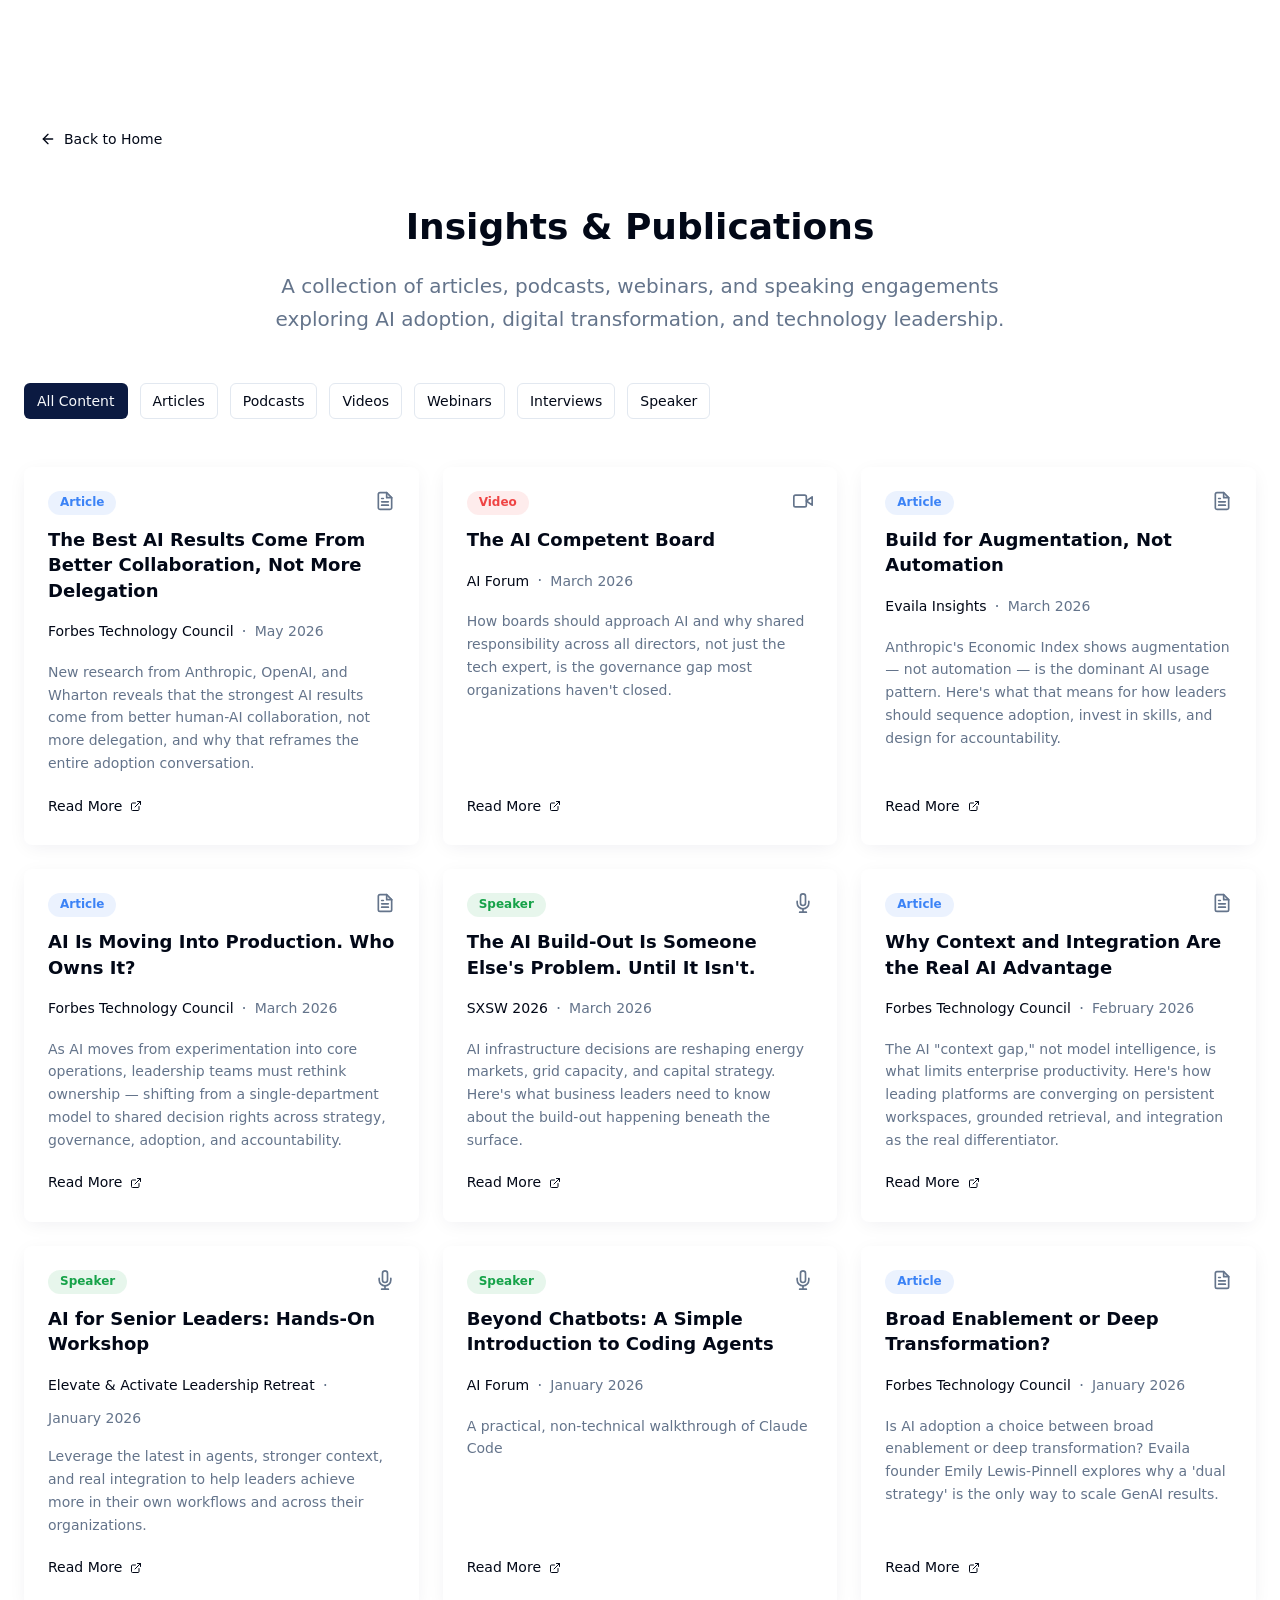
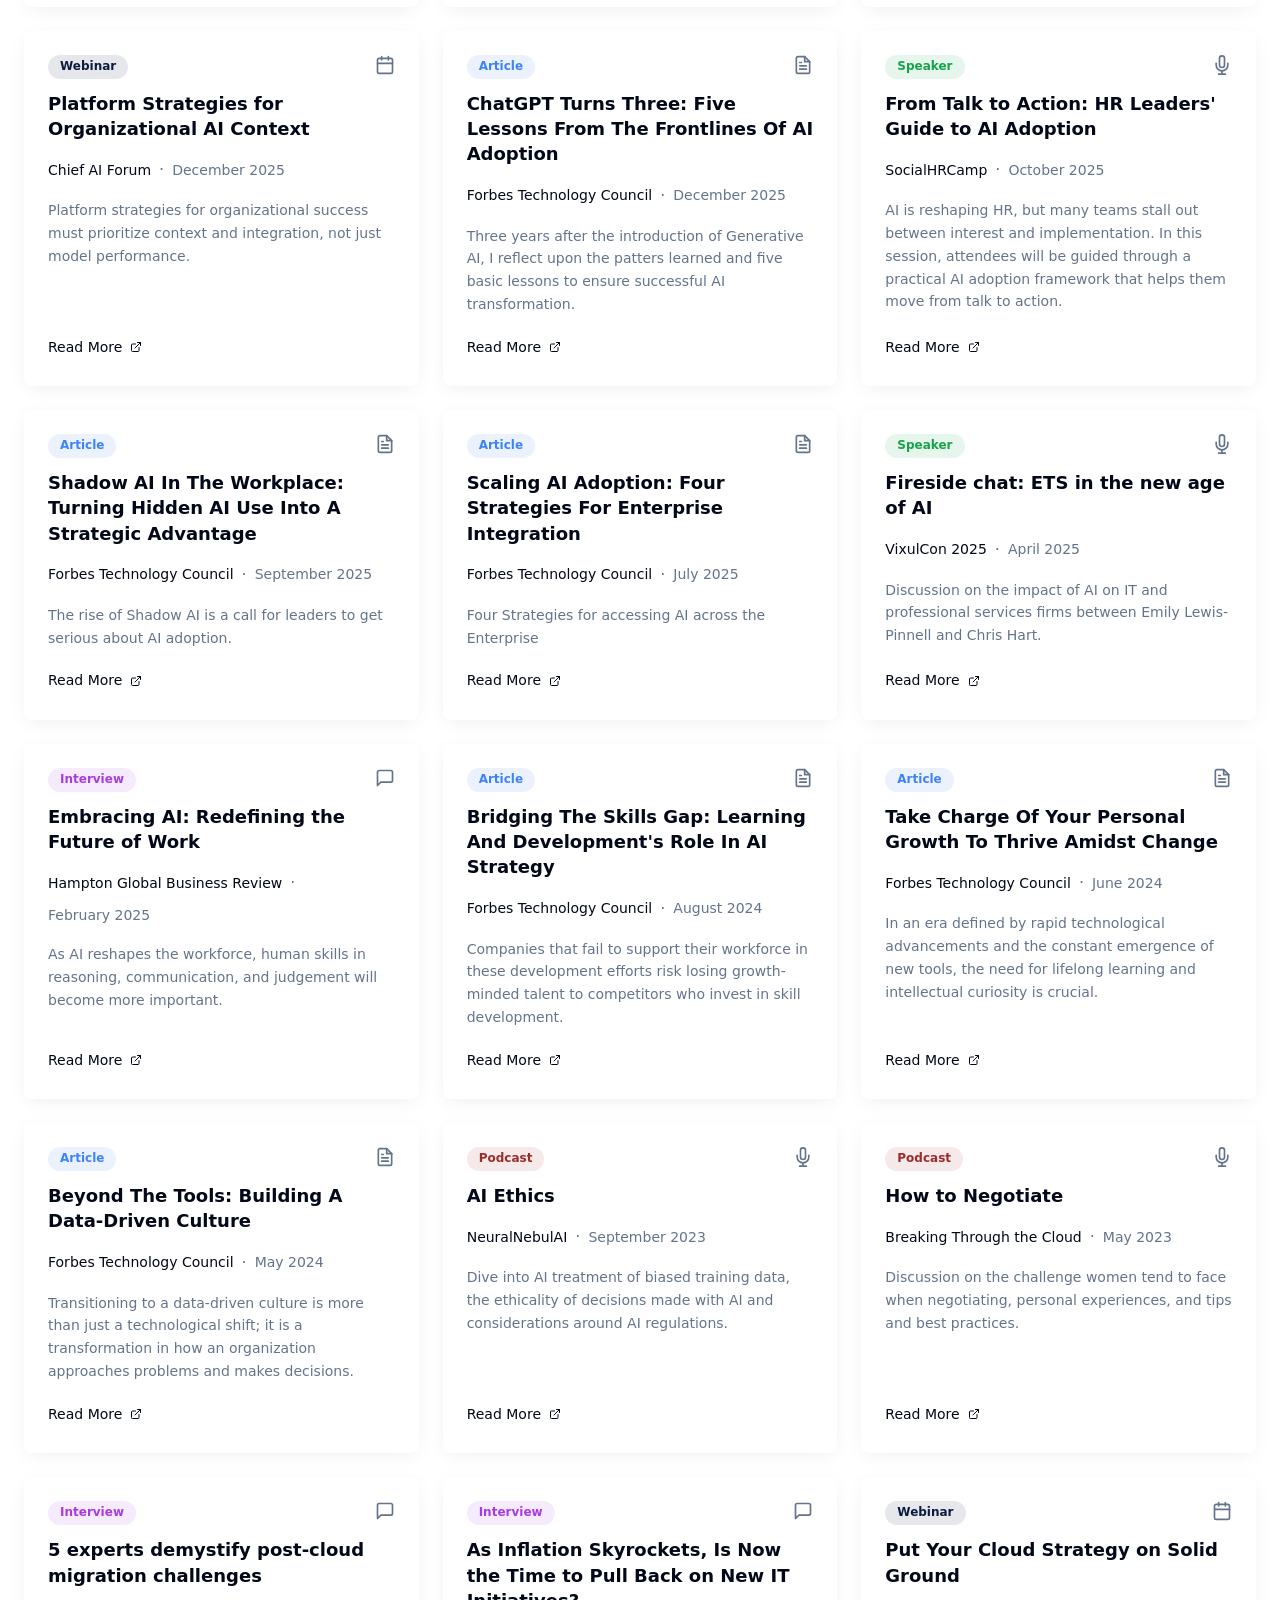
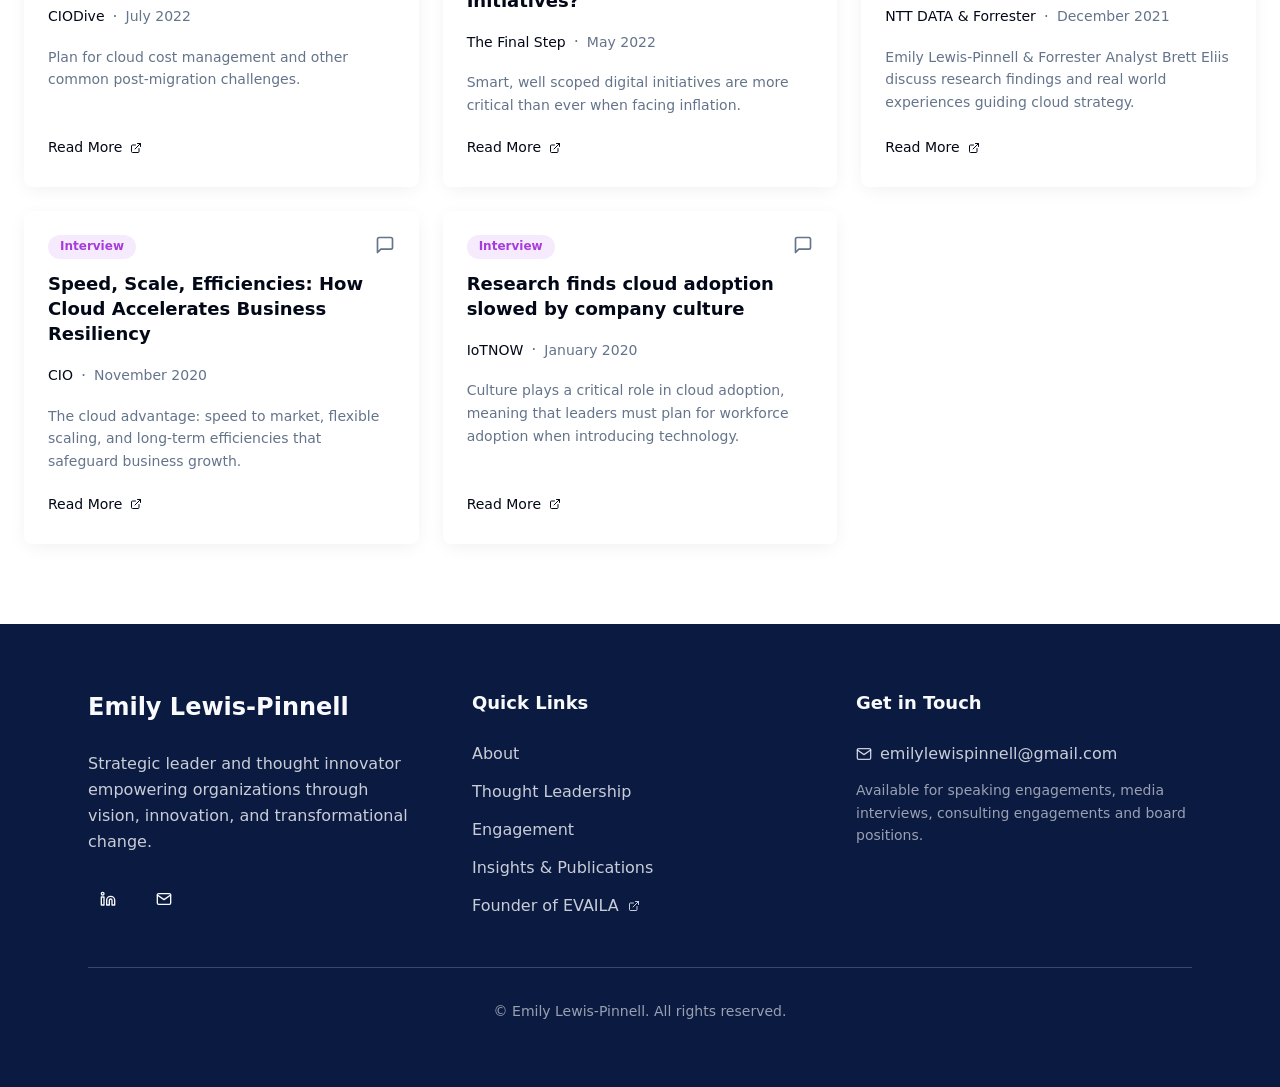
==== insights.html @ efb0808c "Add thought leadership: The Best AI Results Come From Better Collaboration, Not More Delegation (For" ====
<!DOCTYPE html>
<html lang="en">
<head>
  <meta charset="UTF-8">
  <meta name="viewport" content="width=device-width, initial-scale=1.0">
  <title>Insights &amp; Publications | Emily Lewis-Pinnell</title>
  <meta name="description" content="Articles, podcasts, webinars, and speaking engagements by Emily Lewis-Pinnell on AI adoption, digital transformation, and technology leadership.">
  <link rel="canonical" href="https://emilylewispinnell.com/insights.html">

  <!-- Open Graph -->
  <meta property="og:type" content="website">
  <meta property="og:url" content="https://emilylewispinnell.com/insights.html">
  <meta property="og:title" content="Insights &amp; Publications | Emily Lewis-Pinnell">
  <meta property="og:description" content="Articles, podcasts, webinars, and speaking engagements by Emily Lewis-Pinnell on AI adoption, digital transformation, and technology leadership.">
  <meta property="og:image" content="https://emilylewispinnell.com/images/og-image.jpg">

  <!-- Twitter Card -->
  <meta name="twitter:card" content="summary_large_image">
  <meta name="twitter:title" content="Insights &amp; Publications | Emily Lewis-Pinnell">
  <meta name="twitter:description" content="Articles, podcasts, webinars, and speaking engagements by Emily Lewis-Pinnell on AI adoption, digital transformation, and technology leadership.">
  <meta name="twitter:image" content="https://emilylewispinnell.com/images/og-image.jpg">

  <link rel="stylesheet" href="css/style.css">
</head>
<body>

  <main class="insights-page">
    <div class="container-wide">

      <a href="index.html" class="insights-back">
        <svg viewBox="0 0 24 24"><line x1="19" y1="12" x2="5" y2="12"/><polyline points="12 19 5 12 12 5"/></svg>
        Back to Home
      </a>

      <div class="section-header">
        <h1 style="font-size:36px;font-weight:700;margin-bottom:24px;color:#020817;line-height:1.1;">Insights &amp; Publications</h1>
        <p>A collection of articles, podcasts, webinars, and speaking engagements exploring AI adoption, digital transformation, and technology leadership.</p>
      </div>

      <!-- Filter Bar -->
      <div class="filter-bar" role="toolbar" aria-label="Filter content by type">
        <button class="filter-btn active" data-filter="all">All Content</button>
        <button class="filter-btn" data-filter="article">Articles</button>
        <button class="filter-btn" data-filter="podcast">Podcasts</button>
        <button class="filter-btn" data-filter="video">Videos</button>
        <button class="filter-btn" data-filter="webinar">Webinars</button>
        <button class="filter-btn" data-filter="interview">Interviews</button>
        <button class="filter-btn" data-filter="speaker">Speaker</button>
      </div>

      <!-- All Cards -->
      <div class="card-grid">

          <!-- Article: The Best AI Results Come From Better Collaboration, Not More Delegation -->
          <article class="tl-card" data-type="article">
            <div class="tl-card-header">
              <div class="tl-card-top-row">
                <span class="badge badge-article">Article</span>
                <span class="tl-card-type-icon"><svg viewBox="0 0 24 24"><path d="M14 2H6a2 2 0 0 0-2 2v16a2 2 0 0 0 2 2h12a2 2 0 0 0 2-2V8z"/><polyline points="14 2 14 8 20 8"/><line x1="16" y1="13" x2="8" y2="13"/><line x1="16" y1="17" x2="8" y2="17"/><polyline points="10 9 9 9 8 9"/></svg></span>
              </div>
              <h3 class="tl-card-title">The Best AI Results Come From Better Collaboration, Not More Delegation</h3>
            </div>
            <div class="tl-card-content">
              <div class="tl-card-meta">
                <span class="tl-card-source">Forbes Technology Council</span>
                <span class="tl-card-meta-dot">&middot;</span>
                <span class="tl-card-date">May 2026</span>
              </div>
              <p class="tl-card-description">New research from Anthropic, OpenAI, and Wharton reveals that the strongest AI results come from better human-AI collaboration, not more delegation, and why that reframes the entire adoption conversation.</p>
              <a href="https://www.forbes.com/councils/forbestechcouncil/2026/05/18/the-best-ai-results-come-from-better-collaboration-not-more-delegation/" class="tl-card-link" target="_blank" rel="noopener noreferrer">
                Read More
                <svg viewBox="0 0 24 24"><path d="M18 13v6a2 2 0 0 1-2 2H5a2 2 0 0 1-2-2V8a2 2 0 0 1 2-2h6"/><polyline points="15 3 21 3 21 9"/><line x1="10" y1="14" x2="21" y2="3"/></svg>
              </a>
            </div>
          </article>

          <!-- Video: The AI Competent Board -->
          <article class="tl-card" data-type="video">
            <div class="tl-card-header">
              <div class="tl-card-top-row">
                <span class="badge badge-video">Video</span>
                <span class="tl-card-type-icon"><svg viewBox="0 0 24 24"><polygon points="23 7 16 12 23 17 23 7"/><rect x="1" y="5" width="15" height="14" rx="2" ry="2"/></svg></span>
              </div>
              <h3 class="tl-card-title">The AI Competent Board</h3>
            </div>
            <div class="tl-card-content">
              <div class="tl-card-meta">
                <span class="tl-card-source">AI Forum</span>
                <span class="tl-card-meta-dot">&middot;</span>
                <span class="tl-card-date">March 2026</span>
              </div>
              <p class="tl-card-description">How boards should approach AI and why shared responsibility across all directors, not just the tech expert, is the governance gap most organizations haven't closed.</p>
              <a href="https://www.youtube.com/watch?v=aCEzAqnOWH0" class="tl-card-link" target="_blank" rel="noopener noreferrer">
                Read More
                <svg viewBox="0 0 24 24"><path d="M18 13v6a2 2 0 0 1-2 2H5a2 2 0 0 1-2-2V8a2 2 0 0 1 2-2h6"/><polyline points="15 3 21 3 21 9"/><line x1="10" y1="14" x2="21" y2="3"/></svg>
              </a>
            </div>
          </article>

          <!-- Article: Build for Augmentation, Not Automation -->
          <article class="tl-card" data-type="article">
            <div class="tl-card-header">
              <div class="tl-card-top-row">
                <span class="badge badge-article">Article</span>
                <span class="tl-card-type-icon"><svg viewBox="0 0 24 24"><path d="M14 2H6a2 2 0 0 0-2 2v16a2 2 0 0 0 2 2h12a2 2 0 0 0 2-2V8z"/><polyline points="14 2 14 8 20 8"/><line x1="16" y1="13" x2="8" y2="13"/><line x1="16" y1="17" x2="8" y2="17"/><polyline points="10 9 9 9 8 9"/></svg></span>
              </div>
              <h3 class="tl-card-title">Build for Augmentation, Not Automation</h3>
            </div>
            <div class="tl-card-content">
              <div class="tl-card-meta">
                <span class="tl-card-source">Evaila Insights</span>
                <span class="tl-card-meta-dot">&middot;</span>
                <span class="tl-card-date">March 2026</span>
              </div>
              <p class="tl-card-description">Anthropic's Economic Index shows augmentation — not automation — is the dominant AI usage pattern. Here's what that means for how leaders should sequence adoption, invest in skills, and design for accountability.</p>
              <a href="https://evaila.com/insights/ai-augmentation-strategy" class="tl-card-link" target="_blank" rel="noopener noreferrer">
                Read More
                <svg viewBox="0 0 24 24"><path d="M18 13v6a2 2 0 0 1-2 2H5a2 2 0 0 1-2-2V8a2 2 0 0 1 2-2h6"/><polyline points="15 3 21 3 21 9"/><line x1="10" y1="14" x2="21" y2="3"/></svg>
              </a>
            </div>
          </article>

          <!-- Article: AI Is Moving Into Production. Who Owns It? -->
          <article class="tl-card" data-type="article">
            <div class="tl-card-header">
              <div class="tl-card-top-row">
                <span class="badge badge-article">Article</span>
                <span class="tl-card-type-icon"><svg viewBox="0 0 24 24"><path d="M14 2H6a2 2 0 0 0-2 2v16a2 2 0 0 0 2 2h12a2 2 0 0 0 2-2V8z"/><polyline points="14 2 14 8 20 8"/><line x1="16" y1="13" x2="8" y2="13"/><line x1="16" y1="17" x2="8" y2="17"/><polyline points="10 9 9 9 8 9"/></svg></span>
              </div>
              <h3 class="tl-card-title">AI Is Moving Into Production. Who Owns It?</h3>
            </div>
            <div class="tl-card-content">
              <div class="tl-card-meta">
                <span class="tl-card-source">Forbes Technology Council</span>
                <span class="tl-card-meta-dot">&middot;</span>
                <span class="tl-card-date">March 2026</span>
              </div>
              <p class="tl-card-description">As AI moves from experimentation into core operations, leadership teams must rethink ownership — shifting from a single-department model to shared decision rights across strategy, governance, adoption, and accountability.</p>
              <a href="https://www.forbes.com/councils/forbestechcouncil/2026/03/27/ai-is-moving-into-production-who-owns-it/" class="tl-card-link" target="_blank" rel="noopener noreferrer">
                Read More
                <svg viewBox="0 0 24 24"><path d="M18 13v6a2 2 0 0 1-2 2H5a2 2 0 0 1-2-2V8a2 2 0 0 1 2-2h6"/><polyline points="15 3 21 3 21 9"/><line x1="10" y1="14" x2="21" y2="3"/></svg>
              </a>
            </div>
          </article>

          <!-- Speaker: The AI Build-Out Is Someone Else's Problem. Until It Isn't. -->
          <article class="tl-card" data-type="speaker">
            <div class="tl-card-header">
              <div class="tl-card-top-row">
                <span class="badge badge-speaker">Speaker</span>
                <span class="tl-card-type-icon"><svg viewBox="0 0 24 24"><path d="M12 1a3 3 0 0 0-3 3v8a3 3 0 0 0 6 0V4a3 3 0 0 0-3-3z"/><path d="M19 10v2a7 7 0 0 1-14 0v-2"/><line x1="12" y1="19" x2="12" y2="23"/><line x1="8" y1="23" x2="16" y2="23"/></svg></span>
              </div>
              <h3 class="tl-card-title">The AI Build-Out Is Someone Else's Problem. Until It Isn't.</h3>
            </div>
            <div class="tl-card-content">
              <div class="tl-card-meta">
                <span class="tl-card-source">SXSW 2026</span>
                <span class="tl-card-meta-dot">&middot;</span>
                <span class="tl-card-date">March 2026</span>
              </div>
              <p class="tl-card-description">AI infrastructure decisions are reshaping energy markets, grid capacity, and capital strategy. Here's what business leaders need to know about the build-out happening beneath the surface.</p>
              <a href="https://evaila.com/insights/ai-infrastructure-what-business-leaders-need-to-know" target="_blank" rel="noopener noreferrer" class="tl-card-link">
                Read More
                <svg xmlns="http://www.w3.org/2000/svg" width="12" height="12" viewBox="0 0 24 24" fill="none" stroke="currentColor" stroke-width="2" stroke-linecap="round" stroke-linejoin="round"><path d="M18 13v6a2 2 0 0 1-2 2H5a2 2 0 0 1-2-2V8a2 2 0 0 1 2-2h6"/><polyline points="15 3 21 3 21 9"/><line x1="10" y1="14" x2="21" y2="3"/></svg>
              </a>
            </div>
          </article>

          <!-- Article: Why Context and Integration Are the Real AI Advantage -->
          <article class="tl-card" data-type="article">
            <div class="tl-card-header">
              <div class="tl-card-top-row">
                <span class="badge badge-article">Article</span>
                <span class="tl-card-type-icon"><svg viewBox="0 0 24 24"><path d="M14 2H6a2 2 0 0 0-2 2v16a2 2 0 0 0 2 2h12a2 2 0 0 0 2-2V8z"/><polyline points="14 2 14 8 20 8"/><line x1="16" y1="13" x2="8" y2="13"/><line x1="16" y1="17" x2="8" y2="17"/><polyline points="10 9 9 9 8 9"/></svg></span>
              </div>
              <h3 class="tl-card-title">Why Context and Integration Are the Real AI Advantage</h3>
            </div>
            <div class="tl-card-content">
              <div class="tl-card-meta">
                <span class="tl-card-source">Forbes Technology Council</span>
                <span class="tl-card-meta-dot">&middot;</span>
                <span class="tl-card-date">February 2026</span>
              </div>
              <p class="tl-card-description">The AI "context gap," not model intelligence, is what limits enterprise productivity. Here's how leading platforms are converging on persistent workspaces, grounded retrieval, and integration as the real differentiator.</p>
              <a href="https://www.forbes.com/councils/forbestechcouncil/2026/02/25/beyond-the-ai-iq-arms-race-why-context-and-integration-are-the-real-ai-advantage/" class="tl-card-link" target="_blank" rel="noopener noreferrer">
                Read More
                <svg viewBox="0 0 24 24"><path d="M18 13v6a2 2 0 0 1-2 2H5a2 2 0 0 1-2-2V8a2 2 0 0 1 2-2h6"/><polyline points="15 3 21 3 21 9"/><line x1="10" y1="14" x2="21" y2="3"/></svg>
              </a>
            </div>
          </article>

          <!-- Speaker: AI for Senior Leaders: Hands-On Workshop -->
          <article class="tl-card" data-type="speaker">
            <div class="tl-card-header">
              <div class="tl-card-top-row">
                <span class="badge badge-speaker">Speaker</span>
                <span class="tl-card-type-icon"><svg viewBox="0 0 24 24"><path d="M12 1a3 3 0 0 0-3 3v8a3 3 0 0 0 6 0V4a3 3 0 0 0-3-3z"/><path d="M19 10v2a7 7 0 0 1-14 0v-2"/><line x1="12" y1="19" x2="12" y2="23"/><line x1="8" y1="23" x2="16" y2="23"/></svg></span>
              </div>
              <h3 class="tl-card-title">AI for Senior Leaders: Hands-On Workshop</h3>
            </div>
            <div class="tl-card-content">
              <div class="tl-card-meta">
                <span class="tl-card-source">Elevate &amp; Activate Leadership Retreat</span>
                <span class="tl-card-meta-dot">&middot;</span>
                <span class="tl-card-date">January 2026</span>
              </div>
              <p class="tl-card-description">Leverage the latest in agents, stronger context, and real integration to help leaders achieve more in their own workflows and across their organizations.</p>
              <a href="https://pescadero-womens-retreat.lovable.app/" class="tl-card-link" target="_blank" rel="noopener">
                Read More
                <svg viewBox="0 0 24 24"><path d="M18 13v6a2 2 0 0 1-2 2H5a2 2 0 0 1-2-2V8a2 2 0 0 1 2-2h6"/><polyline points="15 3 21 3 21 9"/><line x1="10" y1="14" x2="21" y2="3"/></svg>
              </a>
            </div>
          </article>

          <!-- Speaker: Beyond Chatbots: A Simple Introduction to Coding A -->
          <article class="tl-card" data-type="speaker">
            <div class="tl-card-header">
              <div class="tl-card-top-row">
                <span class="badge badge-speaker">Speaker</span>
                <span class="tl-card-type-icon"><svg viewBox="0 0 24 24"><path d="M12 1a3 3 0 0 0-3 3v8a3 3 0 0 0 6 0V4a3 3 0 0 0-3-3z"/><path d="M19 10v2a7 7 0 0 1-14 0v-2"/><line x1="12" y1="19" x2="12" y2="23"/><line x1="8" y1="23" x2="16" y2="23"/></svg></span>
              </div>
              <h3 class="tl-card-title">Beyond Chatbots: A Simple Introduction to Coding Agents</h3>
            </div>
            <div class="tl-card-content">
              <div class="tl-card-meta">
                <span class="tl-card-source">AI Forum</span>
                <span class="tl-card-meta-dot">&middot;</span>
                <span class="tl-card-date">January 2026</span>
              </div>
              <p class="tl-card-description">A practical, non-technical walkthrough of Claude Code</p>
              <a href="https://www.youtube.com/watch?v=CfYe6YARB1o" class="tl-card-link" target="_blank" rel="noopener">
                Read More
                <svg viewBox="0 0 24 24"><path d="M18 13v6a2 2 0 0 1-2 2H5a2 2 0 0 1-2-2V8a2 2 0 0 1 2-2h6"/><polyline points="15 3 21 3 21 9"/><line x1="10" y1="14" x2="21" y2="3"/></svg>
              </a>
            </div>
          </article>

          <!-- Article: Broad Enablement or Deep Transformation? -->
          <article class="tl-card" data-type="article">
            <div class="tl-card-header">
              <div class="tl-card-top-row">
                <span class="badge badge-article">Article</span>
                <span class="tl-card-type-icon"><svg viewBox="0 0 24 24"><path d="M14 2H6a2 2 0 0 0-2 2v16a2 2 0 0 0 2 2h12a2 2 0 0 0 2-2V8z"/><polyline points="14 2 14 8 20 8"/><line x1="16" y1="13" x2="8" y2="13"/><line x1="16" y1="17" x2="8" y2="17"/><polyline points="10 9 9 9 8 9"/></svg></span>
              </div>
              <h3 class="tl-card-title">Broad Enablement or Deep Transformation?</h3>
            </div>
            <div class="tl-card-content">
              <div class="tl-card-meta">
                <span class="tl-card-source">Forbes Technology Council</span>
                <span class="tl-card-meta-dot">&middot;</span>
                <span class="tl-card-date">January 2026</span>
              </div>
              <p class="tl-card-description">Is AI adoption a choice between broad enablement or deep transformation? Evaila founder Emily Lewis-Pinnell explores why a &#x27;dual strategy&#x27; is the only way to scale GenAI results.</p>
              <a href="https://bit.ly/45YZJoJ" class="tl-card-link" target="_blank" rel="noopener">
                Read More
                <svg viewBox="0 0 24 24"><path d="M18 13v6a2 2 0 0 1-2 2H5a2 2 0 0 1-2-2V8a2 2 0 0 1 2-2h6"/><polyline points="15 3 21 3 21 9"/><line x1="10" y1="14" x2="21" y2="3"/></svg>
              </a>
            </div>
          </article>

          <!-- Webinar: Platform Strategies for Organizational AI Context -->
          <article class="tl-card" data-type="webinar">
            <div class="tl-card-header">
              <div class="tl-card-top-row">
                <span class="badge badge-webinar">Webinar</span>
                <span class="tl-card-type-icon"><svg viewBox="0 0 24 24"><rect x="3" y="4" width="18" height="18" rx="2" ry="2"/><line x1="16" y1="2" x2="16" y2="6"/><line x1="8" y1="2" x2="8" y2="6"/><line x1="3" y1="10" x2="21" y2="10"/></svg></span>
              </div>
              <h3 class="tl-card-title">Platform Strategies for Organizational AI Context</h3>
            </div>
            <div class="tl-card-content">
              <div class="tl-card-meta">
                <span class="tl-card-source">Chief AI Forum</span>
                <span class="tl-card-meta-dot">&middot;</span>
                <span class="tl-card-date">December 2025</span>
              </div>
              <p class="tl-card-description">Platform strategies for organizational success must prioritize context and integration, not just model performance.</p>
              <a href="https://youtu.be/51vx9gb9w0c" class="tl-card-link" target="_blank" rel="noopener">
                Read More
                <svg viewBox="0 0 24 24"><path d="M18 13v6a2 2 0 0 1-2 2H5a2 2 0 0 1-2-2V8a2 2 0 0 1 2-2h6"/><polyline points="15 3 21 3 21 9"/><line x1="10" y1="14" x2="21" y2="3"/></svg>
              </a>
            </div>
          </article>

          <!-- Article: ChatGPT Turns Three: Five Lessons From The Frontli -->
          <article class="tl-card" data-type="article">
            <div class="tl-card-header">
              <div class="tl-card-top-row">
                <span class="badge badge-article">Article</span>
                <span class="tl-card-type-icon"><svg viewBox="0 0 24 24"><path d="M14 2H6a2 2 0 0 0-2 2v16a2 2 0 0 0 2 2h12a2 2 0 0 0 2-2V8z"/><polyline points="14 2 14 8 20 8"/><line x1="16" y1="13" x2="8" y2="13"/><line x1="16" y1="17" x2="8" y2="17"/><polyline points="10 9 9 9 8 9"/></svg></span>
              </div>
              <h3 class="tl-card-title">ChatGPT Turns Three: Five Lessons From The Frontlines Of AI Adoption</h3>
            </div>
            <div class="tl-card-content">
              <div class="tl-card-meta">
                <span class="tl-card-source">Forbes Technology Council</span>
                <span class="tl-card-meta-dot">&middot;</span>
                <span class="tl-card-date">December 2025</span>
              </div>
              <p class="tl-card-description">Three years after the introduction of Generative AI, I reflect upon the patters learned and five basic lessons to ensure successful AI transformation.</p>
              <a href="https://www.forbes.com/councils/forbestechcouncil/2025/12/02/chatgpt-turns-three-five-lessons-from-the-frontlines-of-ai-adoption/" class="tl-card-link" target="_blank" rel="noopener">
                Read More
                <svg viewBox="0 0 24 24"><path d="M18 13v6a2 2 0 0 1-2 2H5a2 2 0 0 1-2-2V8a2 2 0 0 1 2-2h6"/><polyline points="15 3 21 3 21 9"/><line x1="10" y1="14" x2="21" y2="3"/></svg>
              </a>
            </div>
          </article>

          <!-- Speaker: From Talk to Action: HR Leaders' Guide to AI Adopt -->
          <article class="tl-card" data-type="speaker">
            <div class="tl-card-header">
              <div class="tl-card-top-row">
                <span class="badge badge-speaker">Speaker</span>
                <span class="tl-card-type-icon"><svg viewBox="0 0 24 24"><path d="M12 1a3 3 0 0 0-3 3v8a3 3 0 0 0 6 0V4a3 3 0 0 0-3-3z"/><path d="M19 10v2a7 7 0 0 1-14 0v-2"/><line x1="12" y1="19" x2="12" y2="23"/><line x1="8" y1="23" x2="16" y2="23"/></svg></span>
              </div>
              <h3 class="tl-card-title">From Talk to Action: HR Leaders&#x27; Guide to AI Adoption</h3>
            </div>
            <div class="tl-card-content">
              <div class="tl-card-meta">
                <span class="tl-card-source">SocialHRCamp</span>
                <span class="tl-card-meta-dot">&middot;</span>
                <span class="tl-card-date">October 2025</span>
              </div>
              <p class="tl-card-description">AI is reshaping HR, but many teams stall out between interest and implementation. In this session, attendees will be guided through a practical AI adoption framework that helps them move from talk to action.</p>
              <a href="https://www.socialhrcamp.com/events/socialhrcamp-austin-2025" class="tl-card-link" target="_blank" rel="noopener">
                Read More
                <svg viewBox="0 0 24 24"><path d="M18 13v6a2 2 0 0 1-2 2H5a2 2 0 0 1-2-2V8a2 2 0 0 1 2-2h6"/><polyline points="15 3 21 3 21 9"/><line x1="10" y1="14" x2="21" y2="3"/></svg>
              </a>
            </div>
          </article>

          <!-- Article: Shadow AI In The Workplace: Turning Hidden AI Use  -->
          <article class="tl-card" data-type="article">
            <div class="tl-card-header">
              <div class="tl-card-top-row">
                <span class="badge badge-article">Article</span>
                <span class="tl-card-type-icon"><svg viewBox="0 0 24 24"><path d="M14 2H6a2 2 0 0 0-2 2v16a2 2 0 0 0 2 2h12a2 2 0 0 0 2-2V8z"/><polyline points="14 2 14 8 20 8"/><line x1="16" y1="13" x2="8" y2="13"/><line x1="16" y1="17" x2="8" y2="17"/><polyline points="10 9 9 9 8 9"/></svg></span>
              </div>
              <h3 class="tl-card-title">Shadow AI In The Workplace: Turning Hidden AI Use Into A Strategic Advantage</h3>
            </div>
            <div class="tl-card-content">
              <div class="tl-card-meta">
                <span class="tl-card-source">Forbes Technology Council</span>
                <span class="tl-card-meta-dot">&middot;</span>
                <span class="tl-card-date">September 2025</span>
              </div>
              <p class="tl-card-description">The rise of Shadow AI is a call for leaders to get serious about AI adoption.</p>
              <a href="https://www.forbes.com/councils/forbestechcouncil/2025/09/16/shadow-ai-in-the-workplace-turning-hidden-ai-use-into-a-strategic-advantage/" class="tl-card-link" target="_blank" rel="noopener">
                Read More
                <svg viewBox="0 0 24 24"><path d="M18 13v6a2 2 0 0 1-2 2H5a2 2 0 0 1-2-2V8a2 2 0 0 1 2-2h6"/><polyline points="15 3 21 3 21 9"/><line x1="10" y1="14" x2="21" y2="3"/></svg>
              </a>
            </div>
          </article>

          <!-- Article: Scaling AI Adoption: Four Strategies For Enterpris -->
          <article class="tl-card" data-type="article">
            <div class="tl-card-header">
              <div class="tl-card-top-row">
                <span class="badge badge-article">Article</span>
                <span class="tl-card-type-icon"><svg viewBox="0 0 24 24"><path d="M14 2H6a2 2 0 0 0-2 2v16a2 2 0 0 0 2 2h12a2 2 0 0 0 2-2V8z"/><polyline points="14 2 14 8 20 8"/><line x1="16" y1="13" x2="8" y2="13"/><line x1="16" y1="17" x2="8" y2="17"/><polyline points="10 9 9 9 8 9"/></svg></span>
              </div>
              <h3 class="tl-card-title">Scaling AI Adoption: Four Strategies For Enterprise Integration</h3>
            </div>
            <div class="tl-card-content">
              <div class="tl-card-meta">
                <span class="tl-card-source">Forbes Technology Council</span>
                <span class="tl-card-meta-dot">&middot;</span>
                <span class="tl-card-date">July 2025</span>
              </div>
              <p class="tl-card-description">Four Strategies for accessing AI across the Enterprise</p>
              <a href="https://www.forbes.com/councils/forbestechcouncil/2025/07/01/scaling-ai-adoption-four-strategies-for-enterprise-integration/" class="tl-card-link" target="_blank" rel="noopener">
                Read More
                <svg viewBox="0 0 24 24"><path d="M18 13v6a2 2 0 0 1-2 2H5a2 2 0 0 1-2-2V8a2 2 0 0 1 2-2h6"/><polyline points="15 3 21 3 21 9"/><line x1="10" y1="14" x2="21" y2="3"/></svg>
              </a>
            </div>
          </article>

          <!-- Speaker: Fireside chat: ETS in the new age of AI -->
          <article class="tl-card" data-type="speaker">
            <div class="tl-card-header">
              <div class="tl-card-top-row">
                <span class="badge badge-speaker">Speaker</span>
                <span class="tl-card-type-icon"><svg viewBox="0 0 24 24"><path d="M12 1a3 3 0 0 0-3 3v8a3 3 0 0 0 6 0V4a3 3 0 0 0-3-3z"/><path d="M19 10v2a7 7 0 0 1-14 0v-2"/><line x1="12" y1="19" x2="12" y2="23"/><line x1="8" y1="23" x2="16" y2="23"/></svg></span>
              </div>
              <h3 class="tl-card-title">Fireside chat: ETS in the new age of AI</h3>
            </div>
            <div class="tl-card-content">
              <div class="tl-card-meta">
                <span class="tl-card-source">VixulCon 2025</span>
                <span class="tl-card-meta-dot">&middot;</span>
                <span class="tl-card-date">April 2025</span>
              </div>
              <p class="tl-card-description">Discussion on the impact of AI on IT and professional services firms between Emily Lewis-Pinnell and Chris Hart.</p>
              <a href="https://www.vixul.com/vixulcon-2025" class="tl-card-link" target="_blank" rel="noopener">
                Read More
                <svg viewBox="0 0 24 24"><path d="M18 13v6a2 2 0 0 1-2 2H5a2 2 0 0 1-2-2V8a2 2 0 0 1 2-2h6"/><polyline points="15 3 21 3 21 9"/><line x1="10" y1="14" x2="21" y2="3"/></svg>
              </a>
            </div>
          </article>

          <!-- Interview: Embracing AI: Redefining the Future of Work -->
          <article class="tl-card" data-type="interview">
            <div class="tl-card-header">
              <div class="tl-card-top-row">
                <span class="badge badge-interview">Interview</span>
                <span class="tl-card-type-icon"><svg viewBox="0 0 24 24"><path d="M21 15a2 2 0 0 1-2 2H7l-4 4V5a2 2 0 0 1 2-2h14a2 2 0 0 1 2 2z"/></svg></span>
              </div>
              <h3 class="tl-card-title">Embracing AI: Redefining the Future of Work</h3>
            </div>
            <div class="tl-card-content">
              <div class="tl-card-meta">
                <span class="tl-card-source">Hampton Global Business Review</span>
                <span class="tl-card-meta-dot">&middot;</span>
                <span class="tl-card-date">February 2025</span>
              </div>
              <p class="tl-card-description">As AI reshapes the workforce, human skills in reasoning, communication, and judgement will become more important.</p>
              <a href="https://hgbr.org/embracing-ai-redefining-the-future-of-work/" class="tl-card-link" target="_blank" rel="noopener">
                Read More
                <svg viewBox="0 0 24 24"><path d="M18 13v6a2 2 0 0 1-2 2H5a2 2 0 0 1-2-2V8a2 2 0 0 1 2-2h6"/><polyline points="15 3 21 3 21 9"/><line x1="10" y1="14" x2="21" y2="3"/></svg>
              </a>
            </div>
          </article>

          <!-- Article: Bridging The Skills Gap: Learning And Development' -->
          <article class="tl-card" data-type="article">
            <div class="tl-card-header">
              <div class="tl-card-top-row">
                <span class="badge badge-article">Article</span>
                <span class="tl-card-type-icon"><svg viewBox="0 0 24 24"><path d="M14 2H6a2 2 0 0 0-2 2v16a2 2 0 0 0 2 2h12a2 2 0 0 0 2-2V8z"/><polyline points="14 2 14 8 20 8"/><line x1="16" y1="13" x2="8" y2="13"/><line x1="16" y1="17" x2="8" y2="17"/><polyline points="10 9 9 9 8 9"/></svg></span>
              </div>
              <h3 class="tl-card-title">Bridging The Skills Gap: Learning And Development&#x27;s Role In AI Strategy</h3>
            </div>
            <div class="tl-card-content">
              <div class="tl-card-meta">
                <span class="tl-card-source">Forbes Technology Council</span>
                <span class="tl-card-meta-dot">&middot;</span>
                <span class="tl-card-date">August 2024</span>
              </div>
              <p class="tl-card-description">Companies that fail to support their workforce in these development efforts risk losing growth-minded talent to competitors who invest in skill development.</p>
              <a href="https://www.forbes.com/councils/forbestechcouncil/2024/08/23/bridging-the-skills-gap-learning-and-developments-role-in-ai-strategy/" class="tl-card-link" target="_blank" rel="noopener">
                Read More
                <svg viewBox="0 0 24 24"><path d="M18 13v6a2 2 0 0 1-2 2H5a2 2 0 0 1-2-2V8a2 2 0 0 1 2-2h6"/><polyline points="15 3 21 3 21 9"/><line x1="10" y1="14" x2="21" y2="3"/></svg>
              </a>
            </div>
          </article>

          <!-- Article: Take Charge Of Your Personal Growth To Thrive Amid -->
          <article class="tl-card" data-type="article">
            <div class="tl-card-header">
              <div class="tl-card-top-row">
                <span class="badge badge-article">Article</span>
                <span class="tl-card-type-icon"><svg viewBox="0 0 24 24"><path d="M14 2H6a2 2 0 0 0-2 2v16a2 2 0 0 0 2 2h12a2 2 0 0 0 2-2V8z"/><polyline points="14 2 14 8 20 8"/><line x1="16" y1="13" x2="8" y2="13"/><line x1="16" y1="17" x2="8" y2="17"/><polyline points="10 9 9 9 8 9"/></svg></span>
              </div>
              <h3 class="tl-card-title">Take Charge Of Your Personal Growth To Thrive Amidst Change</h3>
            </div>
            <div class="tl-card-content">
              <div class="tl-card-meta">
                <span class="tl-card-source">Forbes Technology Council</span>
                <span class="tl-card-meta-dot">&middot;</span>
                <span class="tl-card-date">June 2024</span>
              </div>
              <p class="tl-card-description">In an era defined by rapid technological advancements and the constant emergence of new tools, the need for lifelong learning and intellectual curiosity is crucial.</p>
              <a href="https://www.forbes.com/councils/forbestechcouncil/2024/06/28/take-charge-of-your-personal-growth-to-thrive-amidst-change/" class="tl-card-link" target="_blank" rel="noopener">
                Read More
                <svg viewBox="0 0 24 24"><path d="M18 13v6a2 2 0 0 1-2 2H5a2 2 0 0 1-2-2V8a2 2 0 0 1 2-2h6"/><polyline points="15 3 21 3 21 9"/><line x1="10" y1="14" x2="21" y2="3"/></svg>
              </a>
            </div>
          </article>

          <!-- Article: Beyond The Tools: Building A Data-Driven Culture -->
          <article class="tl-card" data-type="article">
            <div class="tl-card-header">
              <div class="tl-card-top-row">
                <span class="badge badge-article">Article</span>
                <span class="tl-card-type-icon"><svg viewBox="0 0 24 24"><path d="M14 2H6a2 2 0 0 0-2 2v16a2 2 0 0 0 2 2h12a2 2 0 0 0 2-2V8z"/><polyline points="14 2 14 8 20 8"/><line x1="16" y1="13" x2="8" y2="13"/><line x1="16" y1="17" x2="8" y2="17"/><polyline points="10 9 9 9 8 9"/></svg></span>
              </div>
              <h3 class="tl-card-title">Beyond The Tools: Building A Data-Driven Culture</h3>
            </div>
            <div class="tl-card-content">
              <div class="tl-card-meta">
                <span class="tl-card-source">Forbes Technology Council</span>
                <span class="tl-card-meta-dot">&middot;</span>
                <span class="tl-card-date">May 2024</span>
              </div>
              <p class="tl-card-description">Transitioning to a data-driven culture is more than just a technological shift; it is a transformation in how an organization approaches problems and makes decisions.</p>
              <a href="https://www.forbes.com/councils/forbestechcouncil/2024/05/20/beyond-the-tools-building-a-data-driven-culture/" class="tl-card-link" target="_blank" rel="noopener">
                Read More
                <svg viewBox="0 0 24 24"><path d="M18 13v6a2 2 0 0 1-2 2H5a2 2 0 0 1-2-2V8a2 2 0 0 1 2-2h6"/><polyline points="15 3 21 3 21 9"/><line x1="10" y1="14" x2="21" y2="3"/></svg>
              </a>
            </div>
          </article>

          <!-- Podcast: AI Ethics -->
          <article class="tl-card" data-type="podcast">
            <div class="tl-card-header">
              <div class="tl-card-top-row">
                <span class="badge badge-podcast">Podcast</span>
                <span class="tl-card-type-icon"><svg viewBox="0 0 24 24"><path d="M12 1a3 3 0 0 0-3 3v8a3 3 0 0 0 6 0V4a3 3 0 0 0-3-3z"/><path d="M19 10v2a7 7 0 0 1-14 0v-2"/><line x1="12" y1="19" x2="12" y2="23"/><line x1="8" y1="23" x2="16" y2="23"/></svg></span>
              </div>
              <h3 class="tl-card-title">AI Ethics</h3>
            </div>
            <div class="tl-card-content">
              <div class="tl-card-meta">
                <span class="tl-card-source">NeuralNebulAI</span>
                <span class="tl-card-meta-dot">&middot;</span>
                <span class="tl-card-date">September 2023</span>
              </div>
              <p class="tl-card-description">Dive into AI treatment of biased training data, the ethicality of decisions made with AI and considerations around AI regulations.</p>
              <a href="https://www.youtube.com/watch?v=iDyrhOmJkXQ" class="tl-card-link" target="_blank" rel="noopener">
                Read More
                <svg viewBox="0 0 24 24"><path d="M18 13v6a2 2 0 0 1-2 2H5a2 2 0 0 1-2-2V8a2 2 0 0 1 2-2h6"/><polyline points="15 3 21 3 21 9"/><line x1="10" y1="14" x2="21" y2="3"/></svg>
              </a>
            </div>
          </article>

          <!-- Podcast: How to Negotiate -->
          <article class="tl-card" data-type="podcast">
            <div class="tl-card-header">
              <div class="tl-card-top-row">
                <span class="badge badge-podcast">Podcast</span>
                <span class="tl-card-type-icon"><svg viewBox="0 0 24 24"><path d="M12 1a3 3 0 0 0-3 3v8a3 3 0 0 0 6 0V4a3 3 0 0 0-3-3z"/><path d="M19 10v2a7 7 0 0 1-14 0v-2"/><line x1="12" y1="19" x2="12" y2="23"/><line x1="8" y1="23" x2="16" y2="23"/></svg></span>
              </div>
              <h3 class="tl-card-title">How to Negotiate</h3>
            </div>
            <div class="tl-card-content">
              <div class="tl-card-meta">
                <span class="tl-card-source">Breaking Through the Cloud</span>
                <span class="tl-card-meta-dot">&middot;</span>
                <span class="tl-card-date">May 2023</span>
              </div>
              <p class="tl-card-description">Discussion on the challenge women tend to face when negotiating, personal experiences, and tips and best practices.</p>
              <a href="https://www.youtube.com/watch?v=rupFEcnZFrA" class="tl-card-link" target="_blank" rel="noopener">
                Read More
                <svg viewBox="0 0 24 24"><path d="M18 13v6a2 2 0 0 1-2 2H5a2 2 0 0 1-2-2V8a2 2 0 0 1 2-2h6"/><polyline points="15 3 21 3 21 9"/><line x1="10" y1="14" x2="21" y2="3"/></svg>
              </a>
            </div>
          </article>

          <!-- Interview: 5 experts demystify post-cloud migration challenge -->
          <article class="tl-card" data-type="interview">
            <div class="tl-card-header">
              <div class="tl-card-top-row">
                <span class="badge badge-interview">Interview</span>
                <span class="tl-card-type-icon"><svg viewBox="0 0 24 24"><path d="M21 15a2 2 0 0 1-2 2H7l-4 4V5a2 2 0 0 1 2-2h14a2 2 0 0 1 2 2z"/></svg></span>
              </div>
              <h3 class="tl-card-title">5 experts demystify post-cloud migration challenges</h3>
            </div>
            <div class="tl-card-content">
              <div class="tl-card-meta">
                <span class="tl-card-source">CIODive</span>
                <span class="tl-card-meta-dot">&middot;</span>
                <span class="tl-card-date">July 2022</span>
              </div>
              <p class="tl-card-description">Plan for cloud cost management and other common post-migration challenges.</p>
              <a href="https://www.ciodive.com/news/cloud-migration-challenges-cost-governance-security/627382/" class="tl-card-link" target="_blank" rel="noopener">
                Read More
                <svg viewBox="0 0 24 24"><path d="M18 13v6a2 2 0 0 1-2 2H5a2 2 0 0 1-2-2V8a2 2 0 0 1 2-2h6"/><polyline points="15 3 21 3 21 9"/><line x1="10" y1="14" x2="21" y2="3"/></svg>
              </a>
            </div>
          </article>

          <!-- Interview: As Inflation Skyrockets, Is Now the Time to Pull B -->
          <article class="tl-card" data-type="interview">
            <div class="tl-card-header">
              <div class="tl-card-top-row">
                <span class="badge badge-interview">Interview</span>
                <span class="tl-card-type-icon"><svg viewBox="0 0 24 24"><path d="M21 15a2 2 0 0 1-2 2H7l-4 4V5a2 2 0 0 1 2-2h14a2 2 0 0 1 2 2z"/></svg></span>
              </div>
              <h3 class="tl-card-title">As Inflation Skyrockets, Is Now the Time to Pull Back on New IT Initiatives?</h3>
            </div>
            <div class="tl-card-content">
              <div class="tl-card-meta">
                <span class="tl-card-source">The Final Step</span>
                <span class="tl-card-meta-dot">&middot;</span>
                <span class="tl-card-date">May 2022</span>
              </div>
              <p class="tl-card-description">Smart, well scoped digital initiatives are more critical than ever when facing inflation.</p>
              <a href="https://www.informationweek.com/it-leadership/as-inflation-skyrockets-is-now-the-time-to-pull-back-on-new-it-initiatives-" class="tl-card-link" target="_blank" rel="noopener">
                Read More
                <svg viewBox="0 0 24 24"><path d="M18 13v6a2 2 0 0 1-2 2H5a2 2 0 0 1-2-2V8a2 2 0 0 1 2-2h6"/><polyline points="15 3 21 3 21 9"/><line x1="10" y1="14" x2="21" y2="3"/></svg>
              </a>
            </div>
          </article>

          <!-- Webinar: Put Your Cloud Strategy on Solid Ground -->
          <article class="tl-card" data-type="webinar">
            <div class="tl-card-header">
              <div class="tl-card-top-row">
                <span class="badge badge-webinar">Webinar</span>
                <span class="tl-card-type-icon"><svg viewBox="0 0 24 24"><rect x="3" y="4" width="18" height="18" rx="2" ry="2"/><line x1="16" y1="2" x2="16" y2="6"/><line x1="8" y1="2" x2="8" y2="6"/><line x1="3" y1="10" x2="21" y2="10"/></svg></span>
              </div>
              <h3 class="tl-card-title">Put Your Cloud Strategy on Solid Ground</h3>
            </div>
            <div class="tl-card-content">
              <div class="tl-card-meta">
                <span class="tl-card-source">NTT DATA &amp; Forrester</span>
                <span class="tl-card-meta-dot">&middot;</span>
                <span class="tl-card-date">December 2021</span>
              </div>
              <p class="tl-card-description">Emily Lewis-Pinnell &amp; Forrester Analyst Brett Eliis discuss research findings and real world experiences guiding cloud strategy.</p>
              <a href="https://www.youtube.com/watch?v=6sAqoD9XMh0" class="tl-card-link" target="_blank" rel="noopener">
                Read More
                <svg viewBox="0 0 24 24"><path d="M18 13v6a2 2 0 0 1-2 2H5a2 2 0 0 1-2-2V8a2 2 0 0 1 2-2h6"/><polyline points="15 3 21 3 21 9"/><line x1="10" y1="14" x2="21" y2="3"/></svg>
              </a>
            </div>
          </article>

          <!-- Interview: Speed, Scale, Efficiencies: How Cloud Accelerates  -->
          <article class="tl-card" data-type="interview">
            <div class="tl-card-header">
              <div class="tl-card-top-row">
                <span class="badge badge-interview">Interview</span>
                <span class="tl-card-type-icon"><svg viewBox="0 0 24 24"><path d="M21 15a2 2 0 0 1-2 2H7l-4 4V5a2 2 0 0 1 2-2h14a2 2 0 0 1 2 2z"/></svg></span>
              </div>
              <h3 class="tl-card-title">Speed, Scale, Efficiencies: How Cloud Accelerates Business Resiliency</h3>
            </div>
            <div class="tl-card-content">
              <div class="tl-card-meta">
                <span class="tl-card-source">CIO</span>
                <span class="tl-card-meta-dot">&middot;</span>
                <span class="tl-card-date">November 2020</span>
              </div>
              <p class="tl-card-description">The cloud advantage: speed to market, flexible scaling, and long-term efficiencies that safeguard business growth.</p>
              <a href="https://www.cio.com/article/190997/speed-scale-efficiencies-how-cloud-accelerates-business-resiliency.html" class="tl-card-link" target="_blank" rel="noopener">
                Read More
                <svg viewBox="0 0 24 24"><path d="M18 13v6a2 2 0 0 1-2 2H5a2 2 0 0 1-2-2V8a2 2 0 0 1 2-2h6"/><polyline points="15 3 21 3 21 9"/><line x1="10" y1="14" x2="21" y2="3"/></svg>
              </a>
            </div>
          </article>

          <!-- Interview: Research finds cloud adoption slowed by company cu -->
          <article class="tl-card" data-type="interview">
            <div class="tl-card-header">
              <div class="tl-card-top-row">
                <span class="badge badge-interview">Interview</span>
                <span class="tl-card-type-icon"><svg viewBox="0 0 24 24"><path d="M21 15a2 2 0 0 1-2 2H7l-4 4V5a2 2 0 0 1 2-2h14a2 2 0 0 1 2 2z"/></svg></span>
              </div>
              <h3 class="tl-card-title">Research finds cloud adoption slowed by company culture</h3>
            </div>
            <div class="tl-card-content">
              <div class="tl-card-meta">
                <span class="tl-card-source">IoTNOW</span>
                <span class="tl-card-meta-dot">&middot;</span>
                <span class="tl-card-date">January 2020</span>
              </div>
              <p class="tl-card-description">Culture plays a critical role in cloud adoption, meaning that leaders must plan for workforce adoption when introducing technology.</p>
              <a href="https://www.iot-now.com/2020/01/28/100953-100953" class="tl-card-link" target="_blank" rel="noopener">
                Read More
                <svg viewBox="0 0 24 24"><path d="M18 13v6a2 2 0 0 1-2 2H5a2 2 0 0 1-2-2V8a2 2 0 0 1 2-2h6"/><polyline points="15 3 21 3 21 9"/><line x1="10" y1="14" x2="21" y2="3"/></svg>
              </a>
            </div>
          </article>

      </div>

    </div>
  </main>

  <!-- ===== FOOTER ===== -->
  <footer class="footer">
    <div class="container">
      <div class="footer-grid">

        <div class="footer-brand">
          <h3>Emily Lewis-Pinnell</h3>
          <p>Strategic leader and thought innovator empowering organizations through vision, innovation, and transformational change.</p>
          <div class="footer-social">
            <a href="https://www.linkedin.com/in/emilylewispinnell/" target="_blank" rel="noopener" class="footer-social-btn" aria-label="LinkedIn profile">
              <svg viewBox="0 0 24 24"><path d="M16 8a6 6 0 0 1 6 6v7h-4v-7a2 2 0 0 0-2-2 2 2 0 0 0-2 2v7h-4v-7a6 6 0 0 1 6-6z"/><rect x="2" y="9" width="4" height="12"/><circle cx="4" cy="4" r="2"/></svg>
            </a>
            <a href="mailto:emilylewispinnell@gmail.com" class="footer-social-btn" aria-label="Send email">
              <svg viewBox="0 0 24 24"><path d="M4 4h16c1.1 0 2 .9 2 2v12c0 1.1-.9 2-2 2H4c-1.1 0-2-.9-2-2V6c0-1.1.9-2 2-2z"/><polyline points="22,6 12,13 2,6"/></svg>
            </a>
          </div>
        </div>

        <div class="footer-links">
          <h4>Quick Links</h4>
          <nav aria-label="Footer navigation">
            <a href="index.html#about">About</a>
            <a href="index.html#thought-leadership">Thought Leadership</a>
            <a href="index.html#engagement">Engagement</a>
            <a href="insights.html">Insights &amp; Publications</a>
            <a href="https://evaila.com" target="_blank" rel="noopener">Founder of EVAILA
              <svg class="inline-icon" viewBox="0 0 24 24" fill="none" stroke="currentColor" stroke-width="2" stroke-linecap="round" stroke-linejoin="round"><path d="M18 13v6a2 2 0 0 1-2 2H5a2 2 0 0 1-2-2V8a2 2 0 0 1 2-2h6"/><polyline points="15 3 21 3 21 9"/><line x1="10" y1="14" x2="21" y2="3"/></svg>
            </a>
          </nav>
        </div>

        <div class="footer-contact">
          <h4>Get in Touch</h4>
          <a href="mailto:emilylewispinnell@gmail.com">
            <svg viewBox="0 0 24 24"><path d="M4 4h16c1.1 0 2 .9 2 2v12c0 1.1-.9 2-2 2H4c-1.1 0-2-.9-2-2V6c0-1.1.9-2 2-2z"/><polyline points="22,6 12,13 2,6"/></svg>
            emilylewispinnell@gmail.com
          </a>
          <p class="footer-availability">Available for speaking engagements, media interviews, consulting engagements and board positions.</p>
        </div>

      </div>

      <div class="footer-bottom">
        <p>&copy; Emily Lewis-Pinnell. All rights reserved.</p>
      </div>
    </div>
  </footer>

  <!-- Filter Script -->
  <script>
    (function() {
      const buttons = document.querySelectorAll('.filter-btn');
      const cards = document.querySelectorAll('.tl-card');

      buttons.forEach(function(btn) {
        btn.addEventListener('click', function() {
          // Update active state
          buttons.forEach(function(b) { b.classList.remove('active'); });
          btn.classList.add('active');

          var filter = btn.getAttribute('data-filter');

          cards.forEach(function(card) {
            if (filter === 'all' || card.getAttribute('data-type') === filter) {
              card.classList.remove('hidden');
            } else {
              card.classList.add('hidden');
            }
          });
        });
      });
    })();
  </script>

</body>
</html>
---- css/style.css ----
/* ==========================================================================
   Emily Lewis-Pinnell — Static Site Stylesheet
   Rebuilt from React/Tailwind source per DESIGN-SPEC.md
   ========================================================================== */

/* --- Reset & Base --- */
*, *::before, *::after { box-sizing: border-box; margin: 0; padding: 0; }

html { scroll-behavior: smooth; -webkit-text-size-adjust: 100%; }

body {
  font-family: ui-sans-serif, system-ui, -apple-system, BlinkMacSystemFont,
    "Segoe UI", Roboto, "Helvetica Neue", Arial, "Noto Sans", sans-serif,
    "Apple Color Emoji", "Segoe UI Emoji", "Segoe UI Symbol", "Noto Color Emoji";
  color: #020817;
  background: #ffffff;
  line-height: 1.625;
  font-size: 16px;
  -webkit-font-smoothing: antialiased;
  -moz-osx-font-smoothing: grayscale;
}

img { max-width: 100%; height: auto; display: block; }
a { color: inherit; text-decoration: none; }

/* --- Utility --- */
.sr-only {
  position: absolute; width: 1px; height: 1px;
  padding: 0; margin: -1px; overflow: hidden;
  clip: rect(0,0,0,0); white-space: nowrap; border: 0;
}

/* --- Layout --- */
.container { max-width: 1152px; margin: 0 auto; padding: 0 24px; }
.container-wide { max-width: 1280px; margin: 0 auto; padding: 0 24px; }

/* --- Section Header (shared) --- */
.section-header { text-align: center; margin-bottom: 64px; }
.section-header h2 {
  font-size: 36px; font-weight: 700;
  margin-bottom: 24px; color: #020817; line-height: 1.1;
}
.section-header p {
  font-size: 20px; color: #64748b;
  max-width: 768px; margin: 0 auto; line-height: 1.625;
}
@media (min-width: 1024px) {
  .section-header h2 { font-size: 48px; }
}

/* ==========================================================================
   HERO
   ========================================================================== */
.hero {
  min-height: 100vh; display: flex; align-items: center; justify-content: center;
  background: linear-gradient(to bottom right, #ffffff, #ffffff, hsla(220, 14%, 96%, 0.2));
  padding: 96px 24px 48px;
}
@media (min-width: 1024px) { .hero { padding: 0 24px; } }

.hero-grid {
  max-width: 1152px; margin: 0 auto;
  display: grid; grid-template-columns: 1fr;
  gap: 48px; align-items: center;
}
@media (min-width: 1024px) { .hero-grid { grid-template-columns: 1fr 1fr; } }

.hero-text { display: flex; flex-direction: column; gap: 32px; text-align: center; }
@media (min-width: 1024px) { .hero-text { text-align: left; } }

.hero-name {
  font-size: 48px; font-weight: 700;
  letter-spacing: -0.025em; color: #0b1a41; line-height: 1;
}
@media (min-width: 1024px) { .hero-name { font-size: 60px; } }

.hero-tagline { font-size: 20px; color: #64748b; line-height: 1.625; }
@media (min-width: 1024px) { .hero-tagline { font-size: 24px; } }

.hero-description { font-size: 18px; color: #64748b; line-height: 1.625; max-width: 512px; }
@media (min-width: 1024px) { .hero-description { margin: 0; } }
@media (max-width: 1023px) { .hero-description { margin: 0 auto; } }

.hero-buttons { display: flex; flex-direction: column; gap: 16px; }
@media (min-width: 640px) { .hero-buttons { flex-direction: row; } }
@media (max-width: 1023px) { .hero-buttons { justify-content: center; } }

/* Portrait */
.portrait-wrapper { position: relative; width: 320px; height: 320px; margin: 0 auto; }
@media (min-width: 1024px) { .portrait-wrapper { width: 384px; height: 384px; } }

.portrait-glow {
  position: absolute; inset: 0;
  background: linear-gradient(to bottom right, hsla(224, 71%, 15%, 0.2), hsla(217, 91%, 60%, 0.2));
  border-radius: 9999px; filter: blur(48px);
}
.portrait-img {
  position: relative; z-index: 10; width: 100%; height: 100%;
  object-fit: cover; border-radius: 9999px;
  box-shadow: 0 10px 30px -10px hsla(224, 71%, 15%, 0.1);
  border: 4px solid #ffffff;
}

/* ==========================================================================
   ABOUT
   ========================================================================== */
.about { padding: 80px 0; background: linear-gradient(180deg, #ffffff, #f9fafb); }

.bio-grid {
  display: grid; grid-template-columns: 1fr;
  gap: 48px; align-items: start; margin-bottom: 64px;
}
@media (min-width: 1024px) { .bio-grid { grid-template-columns: 2fr 3fr; } }

.bio-image {
  width: 100%; height: 100%; object-fit: cover; border-radius: 8px;
  box-shadow: 0 4px 20px -4px hsla(224, 71%, 15%, 0.08);
}
.bio-image-col { order: 2; }
.bio-text-col { order: 1; }
@media (min-width: 1024px) {
  .bio-image-col { order: 1; min-height: 100%; }
  .bio-text-col { order: 2; }
}

.bio-text p { color: #64748b; line-height: 1.625; margin-bottom: 24px; font-size: 18px; }
.bio-text p:last-child { margin-bottom: 0; }
.bio-text a { color: #0b1a41; font-weight: 500; }
.bio-text a:hover { text-decoration: underline; }

/* Highlights */
.highlights-grid { display: grid; grid-template-columns: 1fr; gap: 24px; }
@media (min-width: 768px) { .highlights-grid { grid-template-columns: repeat(2, 1fr); } }
@media (min-width: 1024px) { .highlights-grid { grid-template-columns: repeat(4, 1fr); } }

.highlight-card {
  border: none; border-radius: 8px; background: #ffffff;
  box-shadow: 0 4px 20px -4px hsla(224, 71%, 15%, 0.08);
  padding: 24px; text-align: center;
  transition: all 0.3s cubic-bezier(0.4, 0, 0.2, 1);
}
.highlight-card:hover {
  box-shadow: 0 10px 30px -10px hsla(224, 71%, 15%, 0.1);
  transform: translateY(-4px);
}

.highlight-icon {
  width: 48px; height: 48px;
  background: linear-gradient(to bottom right, #0b1a41, #3c83f6);
  border-radius: 9999px; display: flex;
  align-items: center; justify-content: center; margin: 0 auto 16px;
}
.highlight-icon svg {
  width: 24px; height: 24px; color: #f8fafc;
  fill: none; stroke: currentColor; stroke-width: 2;
  stroke-linecap: round; stroke-linejoin: round;
}

.highlight-card h3 { font-weight: 600; margin-bottom: 12px; font-size: 16px; }
.highlight-card p { font-size: 14px; color: #64748b; line-height: 1.625; }

/* ==========================================================================
   THOUGHT LEADERSHIP CARDS
   ========================================================================== */
.thought-leadership { padding: 80px 0; background: #ffffff; }

.card-grid { display: grid; grid-template-columns: 1fr; gap: 24px; }
@media (min-width: 768px) { .card-grid { grid-template-columns: repeat(2, 1fr); } }
@media (min-width: 1024px) { .card-grid { grid-template-columns: repeat(3, 1fr); } }

.tl-card {
  background: #ffffff; border: none; border-radius: 8px;
  box-shadow: 0 4px 20px -4px hsla(224, 71%, 15%, 0.08);
  transition: all 0.3s cubic-bezier(0.4, 0, 0.2, 1); overflow: hidden;
  display: flex; flex-direction: column;
}
.tl-card:hover {
  box-shadow: 0 10px 30px -10px hsla(224, 71%, 15%, 0.1);
  transform: translateY(-4px);
}

.tl-card-header { padding: 24px 24px 16px; }
.tl-card-top-row {
  display: flex; align-items: flex-start;
  justify-content: space-between; margin-bottom: 12px;
}
.tl-card-type-icon { width: 20px; height: 20px; color: #64748b; flex-shrink: 0; }
.tl-card-type-icon svg {
  width: 20px; height: 20px; fill: none; stroke: currentColor;
  stroke-width: 2; stroke-linecap: round; stroke-linejoin: round;
}

.tl-card-title {
  font-size: 18px; font-weight: 600; line-height: 1.4;
  color: #020817; transition: color 0.3s;
}
.tl-card:hover .tl-card-title { color: #0b1a41; }

.tl-card-content {
  padding: 0 24px 24px; display: flex;
  flex-direction: column; gap: 16px; flex: 1;
}
.tl-card-meta { display: flex; align-items: center; gap: 8px; flex-wrap: wrap; }
.tl-card-source { font-size: 14px; font-weight: 500; color: #020817; }
.tl-card-date { font-size: 14px; color: #64748b; }
.tl-card-meta-dot { color: #64748b; }
.tl-card-description { font-size: 14px; color: #64748b; line-height: 1.625; }

.tl-card-link {
  display: inline-flex; align-items: center; font-size: 14px;
  font-weight: 500; color: #020817; text-decoration: none;
  padding: 4px 8px; border-radius: 6px; margin-top: auto;
  margin-left: -8px; background: none; border: none;
  transition: background 0.15s;
}
.tl-card-link:hover { background: hsla(217, 91%, 60%, 0.1); }
.tl-card-link svg {
  width: 12px; height: 12px; margin-left: 8px;
  transition: transform 0.3s; fill: none; stroke: currentColor;
  stroke-width: 2; stroke-linecap: round; stroke-linejoin: round;
}
.tl-card-link:hover svg { transform: translateX(4px); }

.view-all-wrapper { text-align: center; margin-top: 48px; }

/* Badges */
.badge {
  display: inline-flex; align-items: center; border-radius: 9999px;
  padding: 4px 12px; font-size: 12px; font-weight: 600;
  text-transform: capitalize; border: none; line-height: 1.33;
}
.badge-article   { background: hsla(217, 91%, 60%, 0.1);  color: #3c83f6; }
.badge-podcast   { background: hsla(0, 60%, 38%, 0.1);    color: #9b2c2c; }
.badge-video     { background: hsla(0, 84.2%, 60.2%, 0.1); color: #ef4444; }
.badge-webinar   { background: hsla(224, 71%, 15%, 0.1);  color: #0b1a41; }
.badge-interview { background: hsla(280, 70%, 55%, 0.1);  color: #a73cdd; }
.badge-speaker   { background: hsla(142, 76%, 36%, 0.1);  color: #16a249; }

/* ==========================================================================
   FILTER BAR (Insights page)
   ========================================================================== */
.filter-bar { display: flex; flex-wrap: wrap; gap: 12px; margin-bottom: 48px; }

.filter-btn {
  display: inline-flex; align-items: center; justify-content: center;
  height: 36px; padding: 0 12px; border-radius: 6px;
  font-size: 14px; font-weight: 500; text-transform: capitalize;
  border: 1px solid #e2e8f0; background: #ffffff; color: #020817;
  cursor: pointer; transition: all 0.15s; font-family: inherit;
}
.filter-btn:hover { background: hsla(217, 91%, 60%, 0.1); }

.filter-btn.active {
  border: 1px solid transparent; background: #0b1a41; color: #f8fafc;
}
.filter-btn.active:hover { background: hsla(224, 71%, 15%, 0.9); }

/* ==========================================================================
   ENGAGEMENT
   ========================================================================== */
.engagement { padding: 80px 0; background: linear-gradient(180deg, #ffffff, #f9fafb); }

.engagement-grid {
  display: grid; grid-template-columns: 1fr; gap: 32px; margin-bottom: 64px;
}
@media (min-width: 768px) { .engagement-grid { grid-template-columns: repeat(2, 1fr); } }
@media (min-width: 1024px) { .engagement-grid { grid-template-columns: repeat(4, 1fr); } }

.engagement-card {
  background: #ffffff; border: none; border-radius: 8px;
  box-shadow: 0 4px 20px -4px hsla(224, 71%, 15%, 0.08);
  text-align: center; transition: all 0.3s cubic-bezier(0.4, 0, 0.2, 1);
}
.engagement-card:hover {
  box-shadow: 0 10px 30px -10px hsla(224, 71%, 15%, 0.1);
  transform: translateY(-4px);
}

.engagement-card-header { padding: 24px 24px 16px; }

.engagement-thumb-wrapper {
  width: 192px; height: 192px; border-radius: 8px;
  overflow: hidden; margin: 0 auto 16px;
  border: 4px solid hsla(224, 71%, 15%, 0.2);
}
.engagement-thumb { width: 100%; height: 100%; object-fit: cover; }
.engagement-thumb-contain { width: 100%; height: 100%; object-fit: contain; padding: 0; transform: scale(1.3); }
.engagement-thumb-top { width: 100%; height: 100%; object-fit: cover; object-position: top; }

.engagement-card-title { font-size: 20px; font-weight: 600; }

.engagement-card-content {
  padding: 0 24px 24px; display: flex;
  flex-direction: column; gap: 24px;
}
.engagement-card-content p { color: #64748b; line-height: 1.625; font-size: 14px; }

/* Connect Box */
.connect-box {
  background: #ffffff; border-radius: 16px; padding: 32px;
  box-shadow: 0 4px 20px -4px hsla(224, 71%, 15%, 0.08); text-align: center;
}
@media (min-width: 1024px) { .connect-box { padding: 48px; } }

.connect-box-inner {
  max-width: 768px; margin: 0 auto;
  display: flex; flex-direction: column; gap: 24px; align-items: center;
}

.connect-icon {
  width: 80px; height: 80px;
  background: linear-gradient(to bottom right, #0b1a41, #3c83f6);
  border-radius: 9999px; display: flex;
  align-items: center; justify-content: center;
}
.connect-icon svg {
  width: 40px; height: 40px; color: #f8fafc;
  fill: none; stroke: currentColor; stroke-width: 2;
  stroke-linecap: round; stroke-linejoin: round;
}

.connect-box h3 { font-size: 24px; font-weight: 700; }
@media (min-width: 1024px) { .connect-box h3 { font-size: 30px; } }

.connect-box p { color: #64748b; line-height: 1.625; max-width: 512px; }

.connect-buttons {
  display: flex; flex-direction: column; gap: 16px;
  justify-content: center; padding-top: 16px;
}
@media (min-width: 640px) { .connect-buttons { flex-direction: row; } }

/* ==========================================================================
   BUTTONS
   ========================================================================== */
.btn {
  display: inline-flex; align-items: center; justify-content: center;
  gap: 8px; white-space: nowrap; border-radius: 6px;
  font-size: 14px; font-weight: 500; font-family: inherit;
  transition: background-color 0.15s, color 0.15s, border-color 0.15s;
  cursor: pointer; text-decoration: none; border: 1px solid transparent;
}
.btn:focus-visible { outline: none; box-shadow: 0 0 0 2px #ffffff, 0 0 0 4px #0b1a41; }
.btn svg {
  width: 16px; height: 16px; flex-shrink: 0; pointer-events: none;
  transition: transform 0.3s; fill: none; stroke: currentColor;
  stroke-width: 2; stroke-linecap: round; stroke-linejoin: round;
}

.btn-default { height: 40px; padding: 8px 16px; }
.btn-sm { height: 36px; padding: 0 12px; }
.btn-lg { height: 44px; padding: 0 32px; }

.btn-primary { background: #0b1a41; color: #f8fafc; }
.btn-primary:hover { background: hsla(224, 71%, 15%, 0.9); }

.btn-outline { border: 1px solid #e2e8f0; background: #ffffff; color: #020817; }
.btn-outline:hover { background: hsla(217, 91%, 60%, 0.1); color: #020817; }

.btn-ghost { background: transparent; color: #020817; }
.btn-ghost:hover { background: hsla(217, 91%, 60%, 0.1); }

/* Icon hover animations */
.btn:hover .icon-arrow-down { transform: translateY(4px); }
.btn:hover .icon-external { transform: translateX(4px); }
.btn:hover .icon-arrow-right { transform: translateX(4px); }
.btn:hover .icon-arrow-left { transform: translateX(-4px); }
.btn:hover .icon-sparkles { transform: scale(1.1); }

/* ==========================================================================
   FOOTER
   ========================================================================== */
.footer { background: #0b1a41; color: #f8fafc; padding: 64px 0; }

.footer-grid {
  display: grid; grid-template-columns: 1fr; gap: 48px; align-items: start;
}
@media (min-width: 1024px) { .footer-grid { grid-template-columns: repeat(3, 1fr); } }

.footer-brand h3 { font-size: 24px; font-weight: 700; color: #f8fafc; margin-bottom: 24px; }
.footer-brand p { color: hsla(210, 40%, 98%, 0.8); line-height: 1.625; margin-bottom: 24px; }

.footer-social { display: flex; gap: 16px; }
.footer-social-btn {
  width: 40px; height: 40px; display: flex; align-items: center; justify-content: center;
  border-radius: 6px; background: transparent; border: none;
  color: #f8fafc; cursor: pointer; transition: background 0.15s; text-decoration: none;
}
.footer-social-btn:hover { background: hsla(210, 40%, 98%, 0.1); }
.footer-social-btn svg {
  width: 16px; height: 16px; fill: none; stroke: currentColor;
  stroke-width: 2; stroke-linecap: round; stroke-linejoin: round;
}

.footer-links h4 { font-size: 18px; font-weight: 600; color: #f8fafc; margin-bottom: 24px; }
.footer-links nav { display: flex; flex-direction: column; gap: 12px; }
.footer-links a { color: hsla(210, 40%, 98%, 0.8); text-decoration: none; transition: color 0.15s; }
.footer-links a:hover { color: #f8fafc; }

.footer-contact h4 { font-size: 18px; font-weight: 600; color: #f8fafc; margin-bottom: 24px; }
.footer-contact a {
  display: flex; align-items: center; color: hsla(210, 40%, 98%, 0.8);
  text-decoration: none; transition: color 0.15s;
}
.footer-contact a:hover { color: #f8fafc; }
.footer-contact a svg {
  width: 16px; height: 16px; margin-right: 8px; flex-shrink: 0;
  fill: none; stroke: currentColor; stroke-width: 2;
  stroke-linecap: round; stroke-linejoin: round;
}
.footer-contact .footer-availability {
  font-size: 14px; color: hsla(210, 40%, 98%, 0.6); margin-top: 12px;
}

.footer-bottom {
  border-top: 1px solid hsla(210, 40%, 98%, 0.2);
  margin-top: 48px; padding-top: 32px; text-align: center;
}
.footer-bottom p { font-size: 14px; color: hsla(210, 40%, 98%, 0.6); }

/* ==========================================================================
   INSIGHTS PAGE
   ========================================================================== */
.insights-page { padding: 120px 0 80px; }
.insights-page .section-header { margin-bottom: 48px; }

.insights-back {
  display: inline-flex; align-items: center; gap: 8px;
  font-size: 14px; font-weight: 500; color: #020817;
  margin-bottom: 48px; padding: 8px 16px; border-radius: 6px;
  transition: background 0.15s;
}
.insights-back:hover { background: hsla(217, 91%, 60%, 0.1); }
.insights-back svg {
  width: 16px; height: 16px; transition: transform 0.3s;
  fill: none; stroke: currentColor; stroke-width: 2;
  stroke-linecap: round; stroke-linejoin: round;
}
.insights-back:hover svg { transform: translateX(-4px); }

/* Card hidden by filter */
.tl-card.hidden { display: none; }

/* ==========================================================================
   404 PAGE
   ========================================================================== */
.page-404 {
  min-height: 100vh; display: flex; align-items: center;
  justify-content: center; text-align: center; padding: 48px 24px;
}
.page-404 h1 { font-size: 96px; font-weight: 700; color: #0b1a41; line-height: 1; margin-bottom: 16px; }
.page-404 h2 { font-size: 24px; font-weight: 600; margin-bottom: 16px; }
.page-404 p { color: #64748b; margin-bottom: 32px; font-size: 18px; }

/* External link icon inline with footer links */
.footer-links .inline-icon {
  width: 12px; height: 12px; display: inline; vertical-align: middle; margin-left: 4px;
}
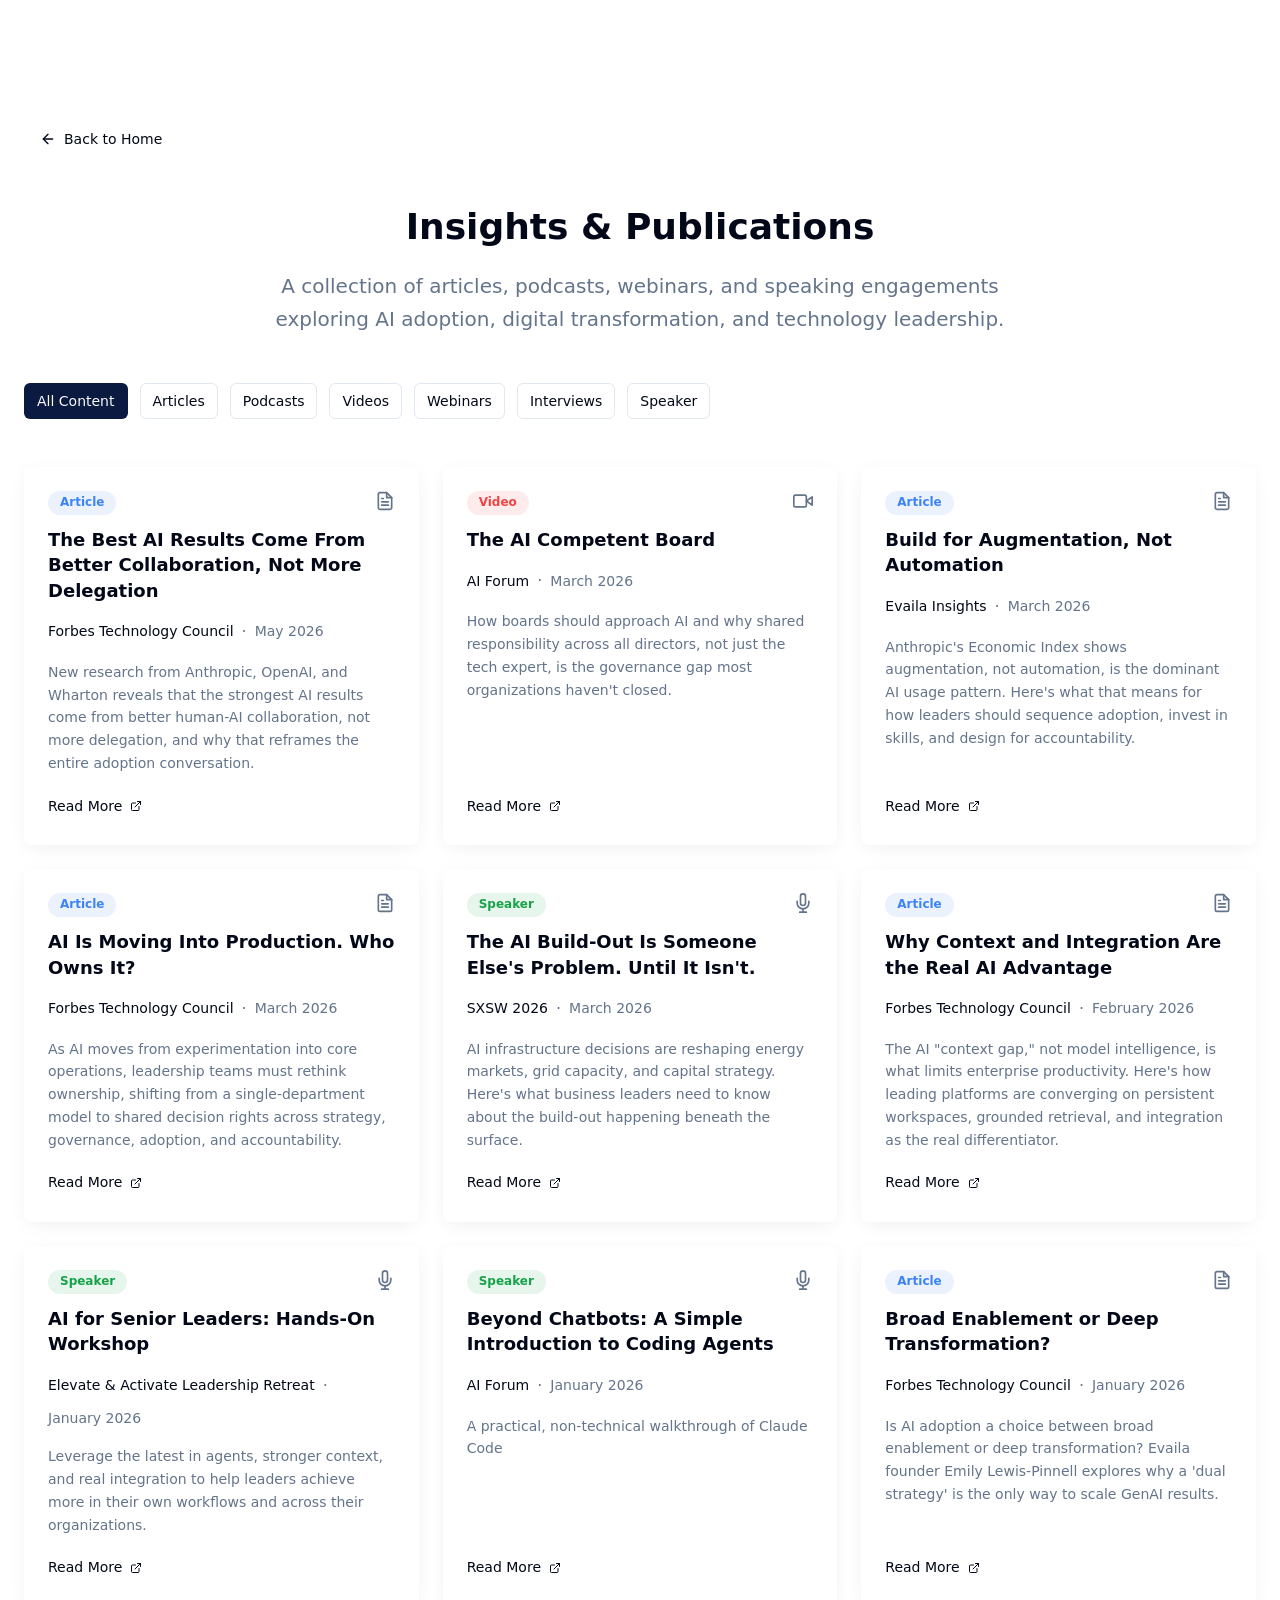
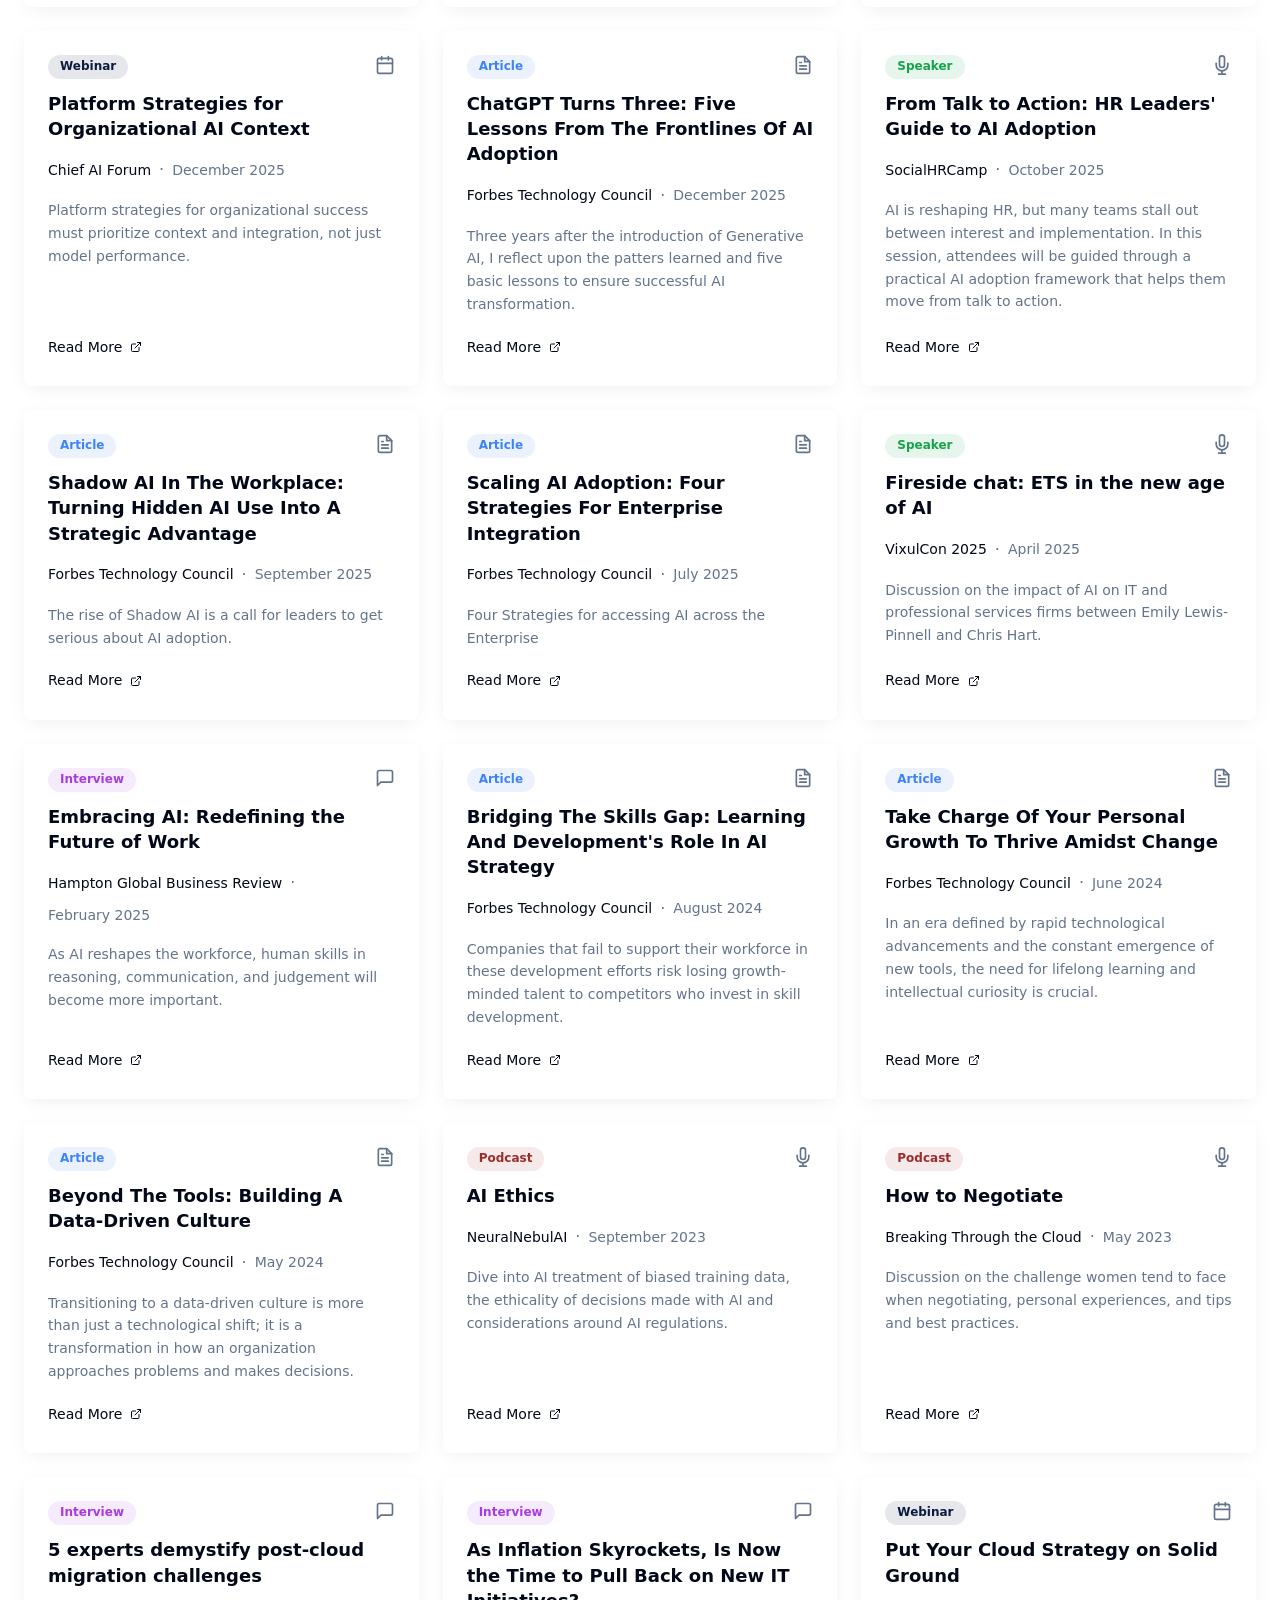
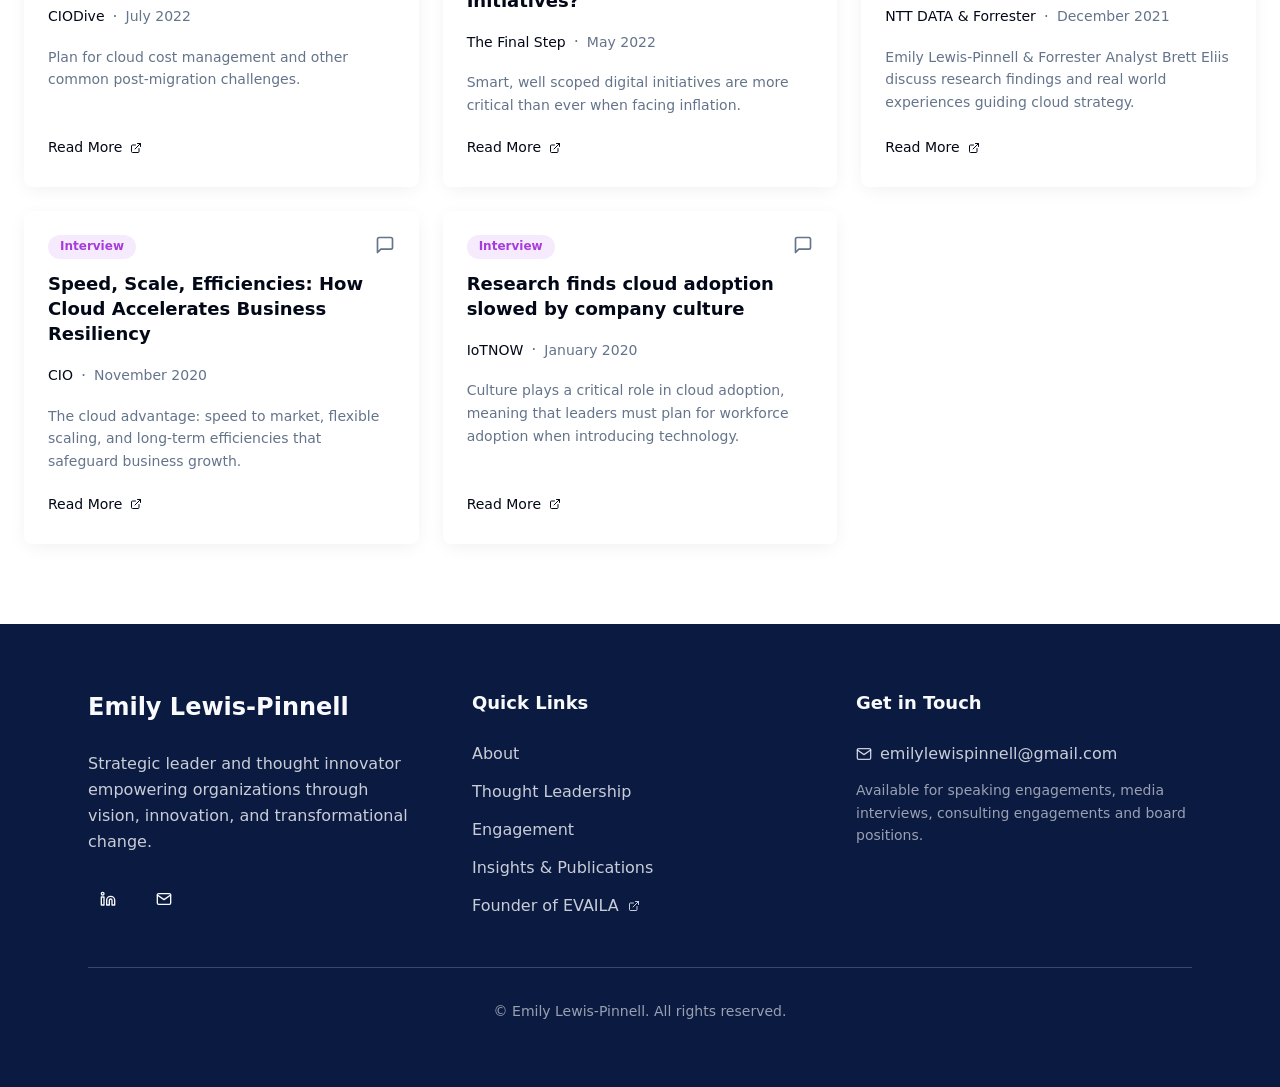
==== commit 0a6a69b4: "Remove em dashes from thought leadership card descriptions Co-Authored-By: Claude Opus 4.7 (1M conte" ====
--- a/insights.html
+++ b/insights.html
@@ -112,7 +112,7 @@
                 <span class="tl-card-meta-dot">&middot;</span>
                 <span class="tl-card-date">March 2026</span>
               </div>
-              <p class="tl-card-description">Anthropic's Economic Index shows augmentation — not automation — is the dominant AI usage pattern. Here's what that means for how leaders should sequence adoption, invest in skills, and design for accountability.</p>
+              <p class="tl-card-description">Anthropic's Economic Index shows augmentation, not automation, is the dominant AI usage pattern. Here's what that means for how leaders should sequence adoption, invest in skills, and design for accountability.</p>
               <a href="https://evaila.com/insights/ai-augmentation-strategy" class="tl-card-link" target="_blank" rel="noopener noreferrer">
                 Read More
                 <svg viewBox="0 0 24 24"><path d="M18 13v6a2 2 0 0 1-2 2H5a2 2 0 0 1-2-2V8a2 2 0 0 1 2-2h6"/><polyline points="15 3 21 3 21 9"/><line x1="10" y1="14" x2="21" y2="3"/></svg>
@@ -135,7 +135,7 @@
                 <span class="tl-card-meta-dot">&middot;</span>
                 <span class="tl-card-date">March 2026</span>
               </div>
-              <p class="tl-card-description">As AI moves from experimentation into core operations, leadership teams must rethink ownership — shifting from a single-department model to shared decision rights across strategy, governance, adoption, and accountability.</p>
+              <p class="tl-card-description">As AI moves from experimentation into core operations, leadership teams must rethink ownership, shifting from a single-department model to shared decision rights across strategy, governance, adoption, and accountability.</p>
               <a href="https://www.forbes.com/councils/forbestechcouncil/2026/03/27/ai-is-moving-into-production-who-owns-it/" class="tl-card-link" target="_blank" rel="noopener noreferrer">
                 Read More
                 <svg viewBox="0 0 24 24"><path d="M18 13v6a2 2 0 0 1-2 2H5a2 2 0 0 1-2-2V8a2 2 0 0 1 2-2h6"/><polyline points="15 3 21 3 21 9"/><line x1="10" y1="14" x2="21" y2="3"/></svg>
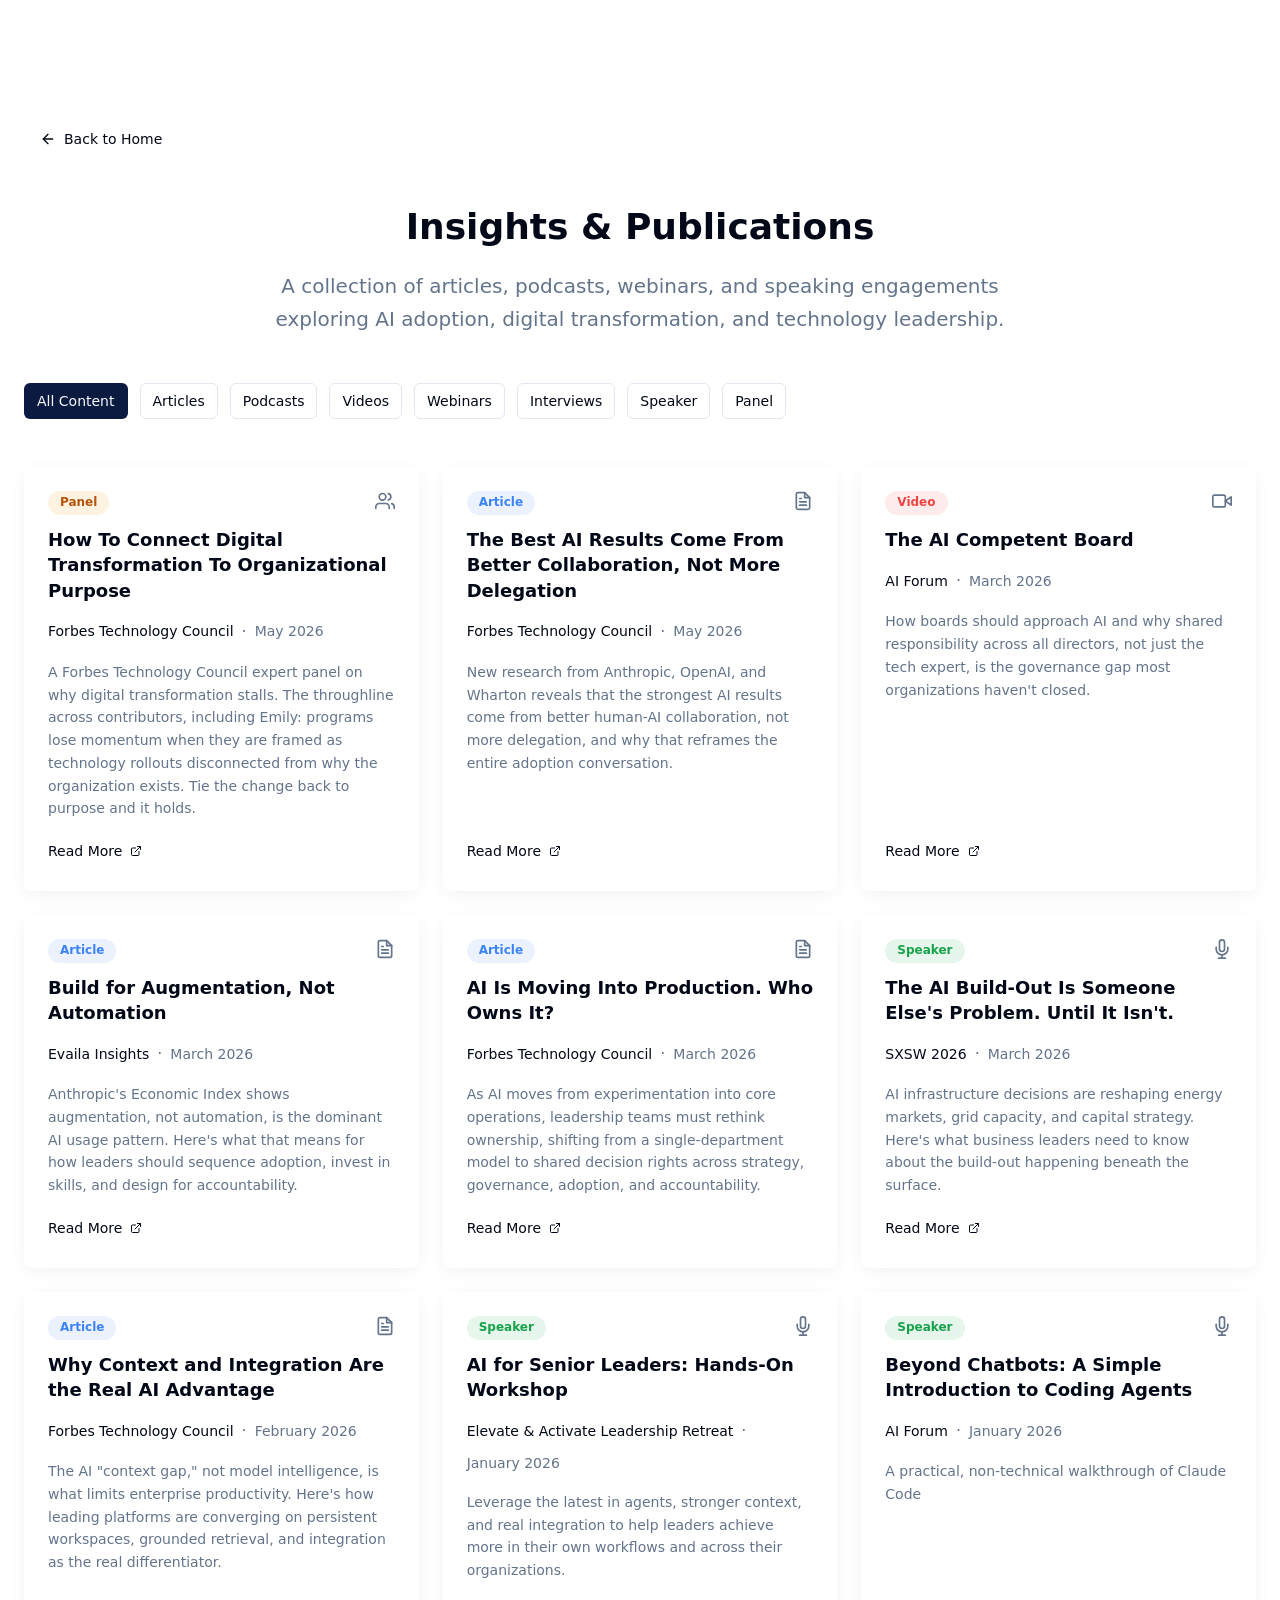
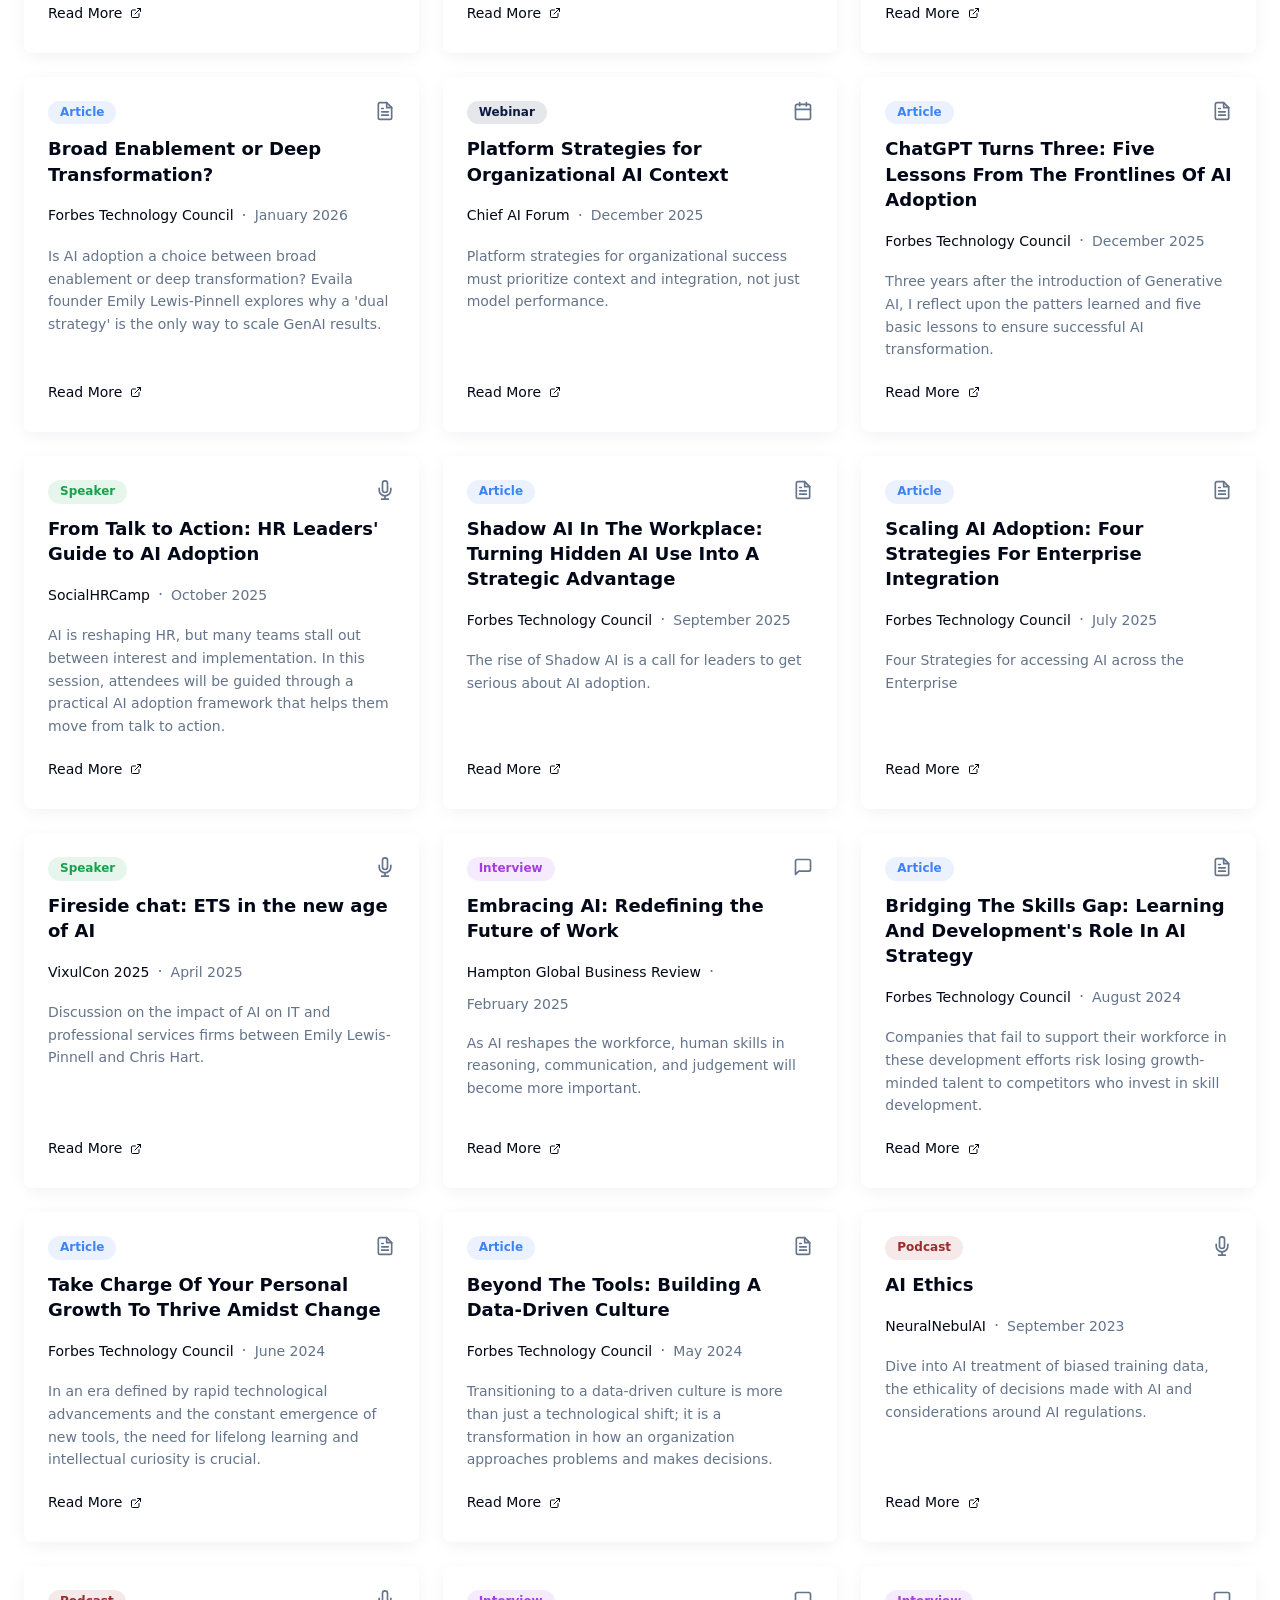
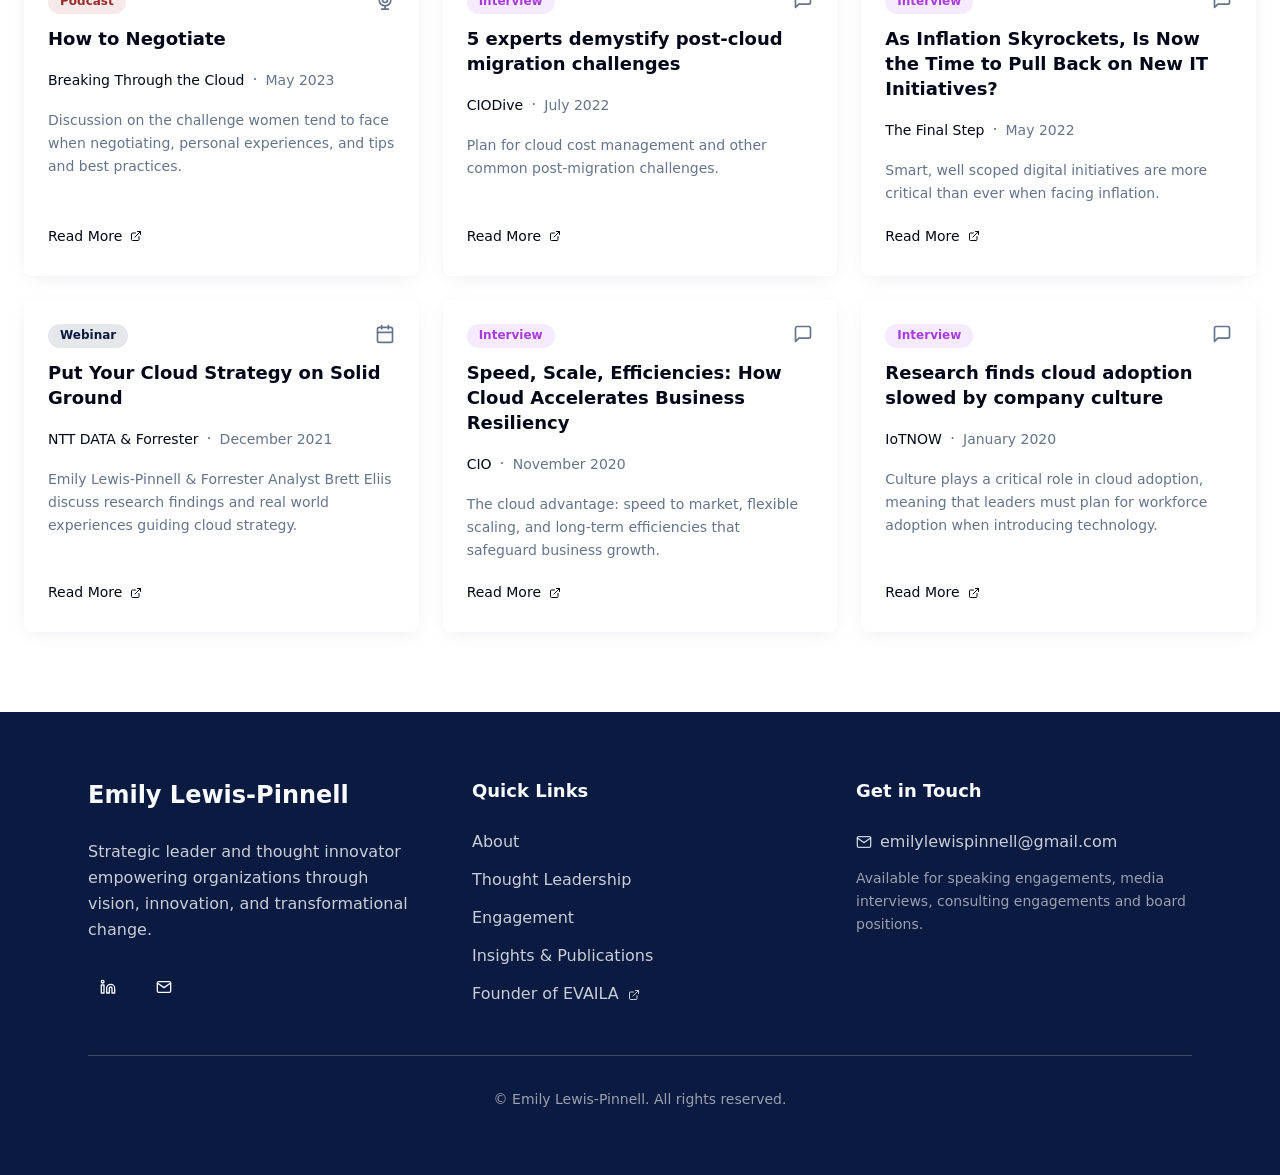
==== commit ed8a058a: "Add Panel badge type; add digital transformation panel entry" ====
--- a/insights.html
+++ b/insights.html
@@ -21,6 +21,392 @@
   <meta name="twitter:image" content="https://emilylewispinnell.com/images/og-image.jpg">
 
   <link rel="stylesheet" href="css/style.css">
+
+  <!-- Structured Data: CollectionPage + ItemList -->
+  <script type="application/ld+json">
+  {
+    "@context": "https://schema.org",
+    "@graph": [
+      {
+        "@type": "CollectionPage",
+        "@id": "https://emilylewispinnell.com/insights.html#collection",
+        "url": "https://emilylewispinnell.com/insights.html",
+        "name": "Insights & Publications | Emily Lewis-Pinnell",
+        "description": "A curated collection of articles, podcasts, webinars, and speaking engagements by Emily Lewis-Pinnell on AI adoption, AI governance, human-AI collaboration, digital transformation, and technology leadership.",
+        "inLanguage": "en-US",
+        "isPartOf": {
+          "@type": "WebSite",
+          "@id": "https://emilylewispinnell.com/#website"
+        },
+        "about": {
+          "@type": "Person",
+          "@id": "https://emilylewispinnell.com/#emily"
+        },
+        "author": {
+          "@type": "Person",
+          "@id": "https://emilylewispinnell.com/#emily"
+        },
+        "mainEntity": {
+          "@id": "https://emilylewispinnell.com/insights.html#itemlist"
+        }
+      },
+      {
+        "@type": "ItemList",
+        "@id": "https://emilylewispinnell.com/insights.html#itemlist",
+        "name": "Insights & Publications",
+        "itemListOrder": "https://schema.org/ItemListOrderDescending",
+        "numberOfItems": 26,
+        "itemListElement": [
+          { "@type": "ListItem", "position": 1,  "url": "https://emilylewispinnell.com/insights.html#insight-best-ai-collaboration" },
+          { "@type": "ListItem", "position": 2,  "url": "https://emilylewispinnell.com/insights.html#insight-ai-competent-board" },
+          { "@type": "ListItem", "position": 3,  "url": "https://emilylewispinnell.com/insights.html#insight-build-for-augmentation" },
+          { "@type": "ListItem", "position": 4,  "url": "https://emilylewispinnell.com/insights.html#insight-ai-production-ownership" },
+          { "@type": "ListItem", "position": 5,  "url": "https://emilylewispinnell.com/insights.html#insight-ai-build-out-sxsw" },
+          { "@type": "ListItem", "position": 6,  "url": "https://emilylewispinnell.com/insights.html#insight-context-integration-advantage" },
+          { "@type": "ListItem", "position": 7,  "url": "https://emilylewispinnell.com/insights.html#insight-ai-senior-leaders-workshop" },
+          { "@type": "ListItem", "position": 8,  "url": "https://emilylewispinnell.com/insights.html#insight-beyond-chatbots" },
+          { "@type": "ListItem", "position": 9,  "url": "https://emilylewispinnell.com/insights.html#insight-broad-or-deep" },
+          { "@type": "ListItem", "position": 10, "url": "https://emilylewispinnell.com/insights.html#insight-platform-strategies-context" },
+          { "@type": "ListItem", "position": 11, "url": "https://emilylewispinnell.com/insights.html#insight-chatgpt-three-years" },
+          { "@type": "ListItem", "position": 12, "url": "https://emilylewispinnell.com/insights.html#insight-hr-talk-to-action" },
+          { "@type": "ListItem", "position": 13, "url": "https://emilylewispinnell.com/insights.html#insight-shadow-ai" },
+          { "@type": "ListItem", "position": 14, "url": "https://emilylewispinnell.com/insights.html#insight-scaling-ai-adoption" },
+          { "@type": "ListItem", "position": 15, "url": "https://emilylewispinnell.com/insights.html#insight-vixulcon-fireside" },
+          { "@type": "ListItem", "position": 16, "url": "https://emilylewispinnell.com/insights.html#insight-hgbr-embracing-ai" },
+          { "@type": "ListItem", "position": 17, "url": "https://emilylewispinnell.com/insights.html#insight-skills-gap-ld" },
+          { "@type": "ListItem", "position": 18, "url": "https://emilylewispinnell.com/insights.html#insight-personal-growth" },
+          { "@type": "ListItem", "position": 19, "url": "https://emilylewispinnell.com/insights.html#insight-beyond-tools-data-culture" },
+          { "@type": "ListItem", "position": 20, "url": "https://emilylewispinnell.com/insights.html#insight-ai-ethics-podcast" },
+          { "@type": "ListItem", "position": 21, "url": "https://emilylewispinnell.com/insights.html#insight-how-to-negotiate-podcast" },
+          { "@type": "ListItem", "position": 22, "url": "https://emilylewispinnell.com/insights.html#insight-ciodive-post-cloud" },
+          { "@type": "ListItem", "position": 23, "url": "https://emilylewispinnell.com/insights.html#insight-iw-inflation-it" },
+          { "@type": "ListItem", "position": 24, "url": "https://emilylewispinnell.com/insights.html#insight-cloud-strategy-forrester" },
+          { "@type": "ListItem", "position": 25, "url": "https://emilylewispinnell.com/insights.html#insight-cio-cloud-resiliency" },
+          { "@type": "ListItem", "position": 26, "url": "https://emilylewispinnell.com/insights.html#insight-iotnow-cloud-culture" }
+        ]
+      }
+    ]
+  }
+  </script>
+
+  <!-- Structured Data: Per-entry @graph -->
+  <script type="application/ld+json">
+  {
+    "@context": "https://schema.org",
+    "@graph": [
+      {
+        "@type": "Article",
+        "@id": "https://emilylewispinnell.com/insights.html#insight-best-ai-collaboration",
+        "headline": "The Best AI Results Come From Better Collaboration, Not More Delegation",
+        "url": "https://www.forbes.com/councils/forbestechcouncil/2026/05/18/the-best-ai-results-come-from-better-collaboration-not-more-delegation/",
+        "datePublished": "2026-05-18",
+        "publisher": { "@type": "Organization", "name": "Forbes Technology Council" },
+        "author": { "@type": "Person", "@id": "https://emilylewispinnell.com/#emily" },
+        "about": ["Human-AI collaboration", "AI adoption", "Anthropic research", "OpenAI", "Wharton AI research"]
+      },
+      {
+        "@type": "VideoObject",
+        "@id": "https://emilylewispinnell.com/insights.html#insight-ai-competent-board",
+        "name": "The AI Competent Board",
+        "description": "How boards should approach AI and why shared responsibility across all directors, not just the tech expert, is the governance gap most organizations haven't closed.",
+        "uploadDate": "2026-03-01",
+        "contentUrl": "https://www.youtube.com/watch?v=aCEzAqnOWH0",
+        "embedUrl": "https://www.youtube.com/embed/aCEzAqnOWH0",
+        "thumbnailUrl": "https://img.youtube.com/vi/aCEzAqnOWH0/maxresdefault.jpg",
+        "publisher": { "@type": "Organization", "name": "AI Forum" },
+        "creator": { "@type": "Person", "@id": "https://emilylewispinnell.com/#emily" },
+        "about": ["AI governance", "Boards of directors", "Corporate governance", "AI strategy"]
+      },
+      {
+        "@type": "Article",
+        "@id": "https://emilylewispinnell.com/insights.html#insight-build-for-augmentation",
+        "headline": "Build for Augmentation, Not Automation",
+        "url": "https://evaila.com/insights/ai-augmentation-strategy",
+        "datePublished": "2026-03-01",
+        "publisher": { "@type": "Organization", "@id": "https://evaila.com/#org" },
+        "author": { "@type": "Person", "@id": "https://emilylewispinnell.com/#emily" },
+        "about": ["AI augmentation", "AI automation", "Anthropic Economic Index", "AI adoption sequencing", "Workforce skills"]
+      },
+      {
+        "@type": "Article",
+        "@id": "https://emilylewispinnell.com/insights.html#insight-ai-production-ownership",
+        "headline": "AI Is Moving Into Production. Who Owns It?",
+        "url": "https://www.forbes.com/councils/forbestechcouncil/2026/03/27/ai-is-moving-into-production-who-owns-it/",
+        "datePublished": "2026-03-27",
+        "publisher": { "@type": "Organization", "name": "Forbes Technology Council" },
+        "author": { "@type": "Person", "@id": "https://emilylewispinnell.com/#emily" },
+        "about": ["AI ownership", "AI in production", "Shared decision rights", "AI governance", "AI accountability"]
+      },
+      {
+        "@type": "Event",
+        "@id": "https://emilylewispinnell.com/insights.html#insight-ai-build-out-sxsw",
+        "name": "The AI Build-Out Is Someone Else's Problem. Until It Isn't.",
+        "description": "AI infrastructure decisions are reshaping energy markets, grid capacity, and capital strategy. What business leaders need to know about the build-out happening beneath the surface.",
+        "startDate": "2026-03",
+        "eventStatus": "https://schema.org/EventScheduled",
+        "eventAttendanceMode": "https://schema.org/OfflineEventAttendanceMode",
+        "location": {
+          "@type": "Place",
+          "name": "SXSW 2026",
+          "address": {
+            "@type": "PostalAddress",
+            "addressLocality": "Austin",
+            "addressRegion": "TX",
+            "addressCountry": "US"
+          }
+        },
+        "url": "https://evaila.com/insights/ai-infrastructure-what-business-leaders-need-to-know",
+        "performer": { "@type": "Person", "@id": "https://emilylewispinnell.com/#emily" },
+        "organizer": { "@type": "Organization", "name": "SXSW" },
+        "about": ["AI infrastructure", "Energy and AI", "Capital strategy", "Grid capacity"]
+      },
+      {
+        "@type": "Article",
+        "@id": "https://emilylewispinnell.com/insights.html#insight-context-integration-advantage",
+        "headline": "Beyond the AI IQ Arms Race: Why Context and Integration Are the Real AI Advantage",
+        "url": "https://www.forbes.com/councils/forbestechcouncil/2026/02/25/beyond-the-ai-iq-arms-race-why-context-and-integration-are-the-real-ai-advantage/",
+        "datePublished": "2026-02-25",
+        "publisher": { "@type": "Organization", "name": "Forbes Technology Council" },
+        "author": { "@type": "Person", "@id": "https://emilylewispinnell.com/#emily" },
+        "about": ["AI context", "Enterprise AI integration", "Persistent workspaces", "Retrieval-augmented generation"]
+      },
+      {
+        "@type": "Event",
+        "@id": "https://emilylewispinnell.com/insights.html#insight-ai-senior-leaders-workshop",
+        "name": "AI for Senior Leaders: Hands-On Workshop",
+        "description": "Leverage the latest in agents, stronger context, and real integration to help leaders achieve more in their own workflows and across their organizations.",
+        "startDate": "2026-01",
+        "eventStatus": "https://schema.org/EventScheduled",
+        "eventAttendanceMode": "https://schema.org/OfflineEventAttendanceMode",
+        "location": {
+          "@type": "Place",
+          "name": "Elevate & Activate Leadership Retreat",
+          "address": { "@type": "PostalAddress", "addressLocality": "Pescadero", "addressRegion": "CA", "addressCountry": "US" }
+        },
+        "url": "https://pescadero-womens-retreat.lovable.app/",
+        "performer": { "@type": "Person", "@id": "https://emilylewispinnell.com/#emily" },
+        "about": ["AI workshops", "Executive AI training", "AI agents", "Leadership and AI"]
+      },
+      {
+        "@type": "VideoObject",
+        "@id": "https://emilylewispinnell.com/insights.html#insight-beyond-chatbots",
+        "name": "Beyond Chatbots: A Simple Introduction to Coding Agents",
+        "description": "A practical, non-technical walkthrough of Claude Code.",
+        "uploadDate": "2026-01-01",
+        "contentUrl": "https://www.youtube.com/watch?v=CfYe6YARB1o",
+        "embedUrl": "https://www.youtube.com/embed/CfYe6YARB1o",
+        "thumbnailUrl": "https://img.youtube.com/vi/CfYe6YARB1o/maxresdefault.jpg",
+        "publisher": { "@type": "Organization", "name": "AI Forum" },
+        "creator": { "@type": "Person", "@id": "https://emilylewispinnell.com/#emily" },
+        "about": ["Coding agents", "Claude Code", "AI for non-technical leaders", "Agentic AI"]
+      },
+      {
+        "@type": "Article",
+        "@id": "https://emilylewispinnell.com/insights.html#insight-broad-or-deep",
+        "headline": "Broad Enablement or Deep Transformation?",
+        "url": "https://bit.ly/45YZJoJ",
+        "datePublished": "2026-01-01",
+        "publisher": { "@type": "Organization", "name": "Forbes Technology Council" },
+        "author": { "@type": "Person", "@id": "https://emilylewispinnell.com/#emily" },
+        "about": ["AI adoption strategy", "GenAI scaling", "Dual strategy", "Enterprise transformation"]
+      },
+      {
+        "@type": "VideoObject",
+        "@id": "https://emilylewispinnell.com/insights.html#insight-platform-strategies-context",
+        "name": "Platform Strategies for Organizational AI Context",
+        "description": "Platform strategies for organizational success must prioritize context and integration, not just model performance.",
+        "uploadDate": "2025-12-01",
+        "contentUrl": "https://youtu.be/51vx9gb9w0c",
+        "embedUrl": "https://www.youtube.com/embed/51vx9gb9w0c",
+        "thumbnailUrl": "https://img.youtube.com/vi/51vx9gb9w0c/maxresdefault.jpg",
+        "publisher": { "@type": "Organization", "name": "Chief AI Forum" },
+        "creator": { "@type": "Person", "@id": "https://emilylewispinnell.com/#emily" },
+        "about": ["AI platform strategy", "Organizational context", "Enterprise AI integration"]
+      },
+      {
+        "@type": "Article",
+        "@id": "https://emilylewispinnell.com/insights.html#insight-chatgpt-three-years",
+        "headline": "ChatGPT Turns Three: Five Lessons From The Frontlines Of AI Adoption",
+        "url": "https://www.forbes.com/councils/forbestechcouncil/2025/12/02/chatgpt-turns-three-five-lessons-from-the-frontlines-of-ai-adoption/",
+        "datePublished": "2025-12-02",
+        "publisher": { "@type": "Organization", "name": "Forbes Technology Council" },
+        "author": { "@type": "Person", "@id": "https://emilylewispinnell.com/#emily" },
+        "about": ["ChatGPT", "Generative AI adoption", "AI transformation lessons"]
+      },
+      {
+        "@type": "Event",
+        "@id": "https://emilylewispinnell.com/insights.html#insight-hr-talk-to-action",
+        "name": "From Talk to Action: HR Leaders' Guide to AI Adoption",
+        "description": "Practical AI adoption framework that helps HR teams move from talk to action.",
+        "startDate": "2025-10",
+        "eventStatus": "https://schema.org/EventScheduled",
+        "eventAttendanceMode": "https://schema.org/OfflineEventAttendanceMode",
+        "location": {
+          "@type": "Place",
+          "name": "SocialHRCamp Austin 2025",
+          "address": { "@type": "PostalAddress", "addressLocality": "Austin", "addressRegion": "TX", "addressCountry": "US" }
+        },
+        "url": "https://www.socialhrcamp.com/events/socialhrcamp-austin-2025",
+        "performer": { "@type": "Person", "@id": "https://emilylewispinnell.com/#emily" },
+        "about": ["AI for HR", "AI adoption framework", "Workforce transformation"]
+      },
+      {
+        "@type": "Article",
+        "@id": "https://emilylewispinnell.com/insights.html#insight-shadow-ai",
+        "headline": "Shadow AI In The Workplace: Turning Hidden AI Use Into A Strategic Advantage",
+        "url": "https://www.forbes.com/councils/forbestechcouncil/2025/09/16/shadow-ai-in-the-workplace-turning-hidden-ai-use-into-a-strategic-advantage/",
+        "datePublished": "2025-09-16",
+        "publisher": { "@type": "Organization", "name": "Forbes Technology Council" },
+        "author": { "@type": "Person", "@id": "https://emilylewispinnell.com/#emily" },
+        "about": ["Shadow AI", "AI governance", "AI in the workplace", "AI policy"]
+      },
+      {
+        "@type": "Article",
+        "@id": "https://emilylewispinnell.com/insights.html#insight-scaling-ai-adoption",
+        "headline": "Scaling AI Adoption: Four Strategies For Enterprise Integration",
+        "url": "https://www.forbes.com/councils/forbestechcouncil/2025/07/01/scaling-ai-adoption-four-strategies-for-enterprise-integration/",
+        "datePublished": "2025-07-01",
+        "publisher": { "@type": "Organization", "name": "Forbes Technology Council" },
+        "author": { "@type": "Person", "@id": "https://emilylewispinnell.com/#emily" },
+        "about": ["Enterprise AI", "AI scaling strategies", "AI adoption framework"]
+      },
+      {
+        "@type": "Event",
+        "@id": "https://emilylewispinnell.com/insights.html#insight-vixulcon-fireside",
+        "name": "Fireside chat: ETS in the new age of AI",
+        "description": "Discussion on the impact of AI on IT and professional services firms.",
+        "startDate": "2025-04",
+        "eventStatus": "https://schema.org/EventScheduled",
+        "eventAttendanceMode": "https://schema.org/OfflineEventAttendanceMode",
+        "location": { "@type": "Place", "name": "VixulCon 2025" },
+        "url": "https://www.vixul.com/vixulcon-2025",
+        "performer": [
+          { "@type": "Person", "@id": "https://emilylewispinnell.com/#emily" },
+          { "@type": "Person", "name": "Chris Hart" }
+        ],
+        "about": ["IT services", "Professional services and AI", "ETS"]
+      },
+      {
+        "@type": "Article",
+        "@id": "https://emilylewispinnell.com/insights.html#insight-hgbr-embracing-ai",
+        "headline": "Embracing AI: Redefining the Future of Work",
+        "url": "https://hgbr.org/embracing-ai-redefining-the-future-of-work/",
+        "datePublished": "2025-02-01",
+        "publisher": { "@type": "Organization", "name": "Hampton Global Business Review" },
+        "author": { "@type": "Person", "@id": "https://emilylewispinnell.com/#emily" },
+        "about": ["Future of work", "AI and workforce", "Human skills in the AI era"]
+      },
+      {
+        "@type": "Article",
+        "@id": "https://emilylewispinnell.com/insights.html#insight-skills-gap-ld",
+        "headline": "Bridging The Skills Gap: Learning And Development's Role In AI Strategy",
+        "url": "https://www.forbes.com/councils/forbestechcouncil/2024/08/23/bridging-the-skills-gap-learning-and-developments-role-in-ai-strategy/",
+        "datePublished": "2024-08-23",
+        "publisher": { "@type": "Organization", "name": "Forbes Technology Council" },
+        "author": { "@type": "Person", "@id": "https://emilylewispinnell.com/#emily" },
+        "about": ["L&D and AI", "Skills gap", "AI strategy", "Workforce development"]
+      },
+      {
+        "@type": "Article",
+        "@id": "https://emilylewispinnell.com/insights.html#insight-personal-growth",
+        "headline": "Take Charge Of Your Personal Growth To Thrive Amidst Change",
+        "url": "https://www.forbes.com/councils/forbestechcouncil/2024/06/28/take-charge-of-your-personal-growth-to-thrive-amidst-change/",
+        "datePublished": "2024-06-28",
+        "publisher": { "@type": "Organization", "name": "Forbes Technology Council" },
+        "author": { "@type": "Person", "@id": "https://emilylewispinnell.com/#emily" },
+        "about": ["Personal growth", "Lifelong learning", "Career resilience"]
+      },
+      {
+        "@type": "Article",
+        "@id": "https://emilylewispinnell.com/insights.html#insight-beyond-tools-data-culture",
+        "headline": "Beyond The Tools: Building A Data-Driven Culture",
+        "url": "https://www.forbes.com/councils/forbestechcouncil/2024/05/20/beyond-the-tools-building-a-data-driven-culture/",
+        "datePublished": "2024-05-20",
+        "publisher": { "@type": "Organization", "name": "Forbes Technology Council" },
+        "author": { "@type": "Person", "@id": "https://emilylewispinnell.com/#emily" },
+        "about": ["Data culture", "Data-driven decision making", "Data strategy"]
+      },
+      {
+        "@type": "PodcastEpisode",
+        "@id": "https://emilylewispinnell.com/insights.html#insight-ai-ethics-podcast",
+        "name": "AI Ethics",
+        "description": "Dive into AI treatment of biased training data, the ethicality of decisions made with AI, and considerations around AI regulations.",
+        "datePublished": "2023-09-01",
+        "url": "https://www.youtube.com/watch?v=iDyrhOmJkXQ",
+        "partOfSeries": { "@type": "PodcastSeries", "name": "NeuralNebulAI" },
+        "actor": { "@type": "Person", "@id": "https://emilylewispinnell.com/#emily" },
+        "about": ["AI ethics", "AI regulation", "Bias in training data"]
+      },
+      {
+        "@type": "PodcastEpisode",
+        "@id": "https://emilylewispinnell.com/insights.html#insight-how-to-negotiate-podcast",
+        "name": "How to Negotiate",
+        "description": "Discussion on the challenge women tend to face when negotiating, personal experiences, and tips and best practices.",
+        "datePublished": "2023-05-01",
+        "url": "https://www.youtube.com/watch?v=rupFEcnZFrA",
+        "partOfSeries": { "@type": "PodcastSeries", "name": "Breaking Through the Cloud" },
+        "actor": { "@type": "Person", "@id": "https://emilylewispinnell.com/#emily" },
+        "about": ["Negotiation", "Women in tech", "Career advice"]
+      },
+      {
+        "@type": "Article",
+        "@id": "https://emilylewispinnell.com/insights.html#insight-ciodive-post-cloud",
+        "headline": "5 Experts Demystify Post-Cloud Migration Challenges",
+        "url": "https://www.ciodive.com/news/cloud-migration-challenges-cost-governance-security/627382/",
+        "datePublished": "2022-07-01",
+        "publisher": { "@type": "Organization", "name": "CIO Dive" },
+        "author": { "@type": "Person", "@id": "https://emilylewispinnell.com/#emily" },
+        "about": ["Cloud migration", "Cloud cost management", "Cloud governance"]
+      },
+      {
+        "@type": "Article",
+        "@id": "https://emilylewispinnell.com/insights.html#insight-iw-inflation-it",
+        "headline": "As Inflation Skyrockets, Is Now the Time to Pull Back on New IT Initiatives?",
+        "url": "https://www.informationweek.com/it-leadership/as-inflation-skyrockets-is-now-the-time-to-pull-back-on-new-it-initiatives-",
+        "datePublished": "2022-05-01",
+        "publisher": { "@type": "Organization", "name": "InformationWeek" },
+        "author": { "@type": "Person", "@id": "https://emilylewispinnell.com/#emily" },
+        "about": ["IT strategy", "Inflation and IT spend", "Digital initiatives"]
+      },
+      {
+        "@type": "VideoObject",
+        "@id": "https://emilylewispinnell.com/insights.html#insight-cloud-strategy-forrester",
+        "name": "Put Your Cloud Strategy on Solid Ground",
+        "description": "Emily Lewis-Pinnell and Forrester Analyst Brett Ellis discuss research findings and real-world experiences guiding cloud strategy.",
+        "uploadDate": "2021-12-01",
+        "contentUrl": "https://www.youtube.com/watch?v=6sAqoD9XMh0",
+        "embedUrl": "https://www.youtube.com/embed/6sAqoD9XMh0",
+        "thumbnailUrl": "https://img.youtube.com/vi/6sAqoD9XMh0/maxresdefault.jpg",
+        "publisher": { "@type": "Organization", "name": "NTT DATA & Forrester" },
+        "creator": [
+          { "@type": "Person", "@id": "https://emilylewispinnell.com/#emily" },
+          { "@type": "Person", "name": "Brett Ellis" }
+        ],
+        "about": ["Cloud strategy", "Forrester research", "Enterprise cloud adoption"]
+      },
+      {
+        "@type": "Article",
+        "@id": "https://emilylewispinnell.com/insights.html#insight-cio-cloud-resiliency",
+        "headline": "Speed, Scale, Efficiencies: How Cloud Accelerates Business Resiliency",
+        "url": "https://www.cio.com/article/190997/speed-scale-efficiencies-how-cloud-accelerates-business-resiliency.html",
+        "datePublished": "2020-11-01",
+        "publisher": { "@type": "Organization", "name": "CIO Magazine" },
+        "author": { "@type": "Person", "@id": "https://emilylewispinnell.com/#emily" },
+        "about": ["Cloud computing", "Business resiliency", "Speed to market"]
+      },
+      {
+        "@type": "Article",
+        "@id": "https://emilylewispinnell.com/insights.html#insight-iotnow-cloud-culture",
+        "headline": "Research Finds Cloud Adoption Slowed by Company Culture",
+        "url": "https://www.iot-now.com/2020/01/28/100953-100953",
+        "datePublished": "2020-01-28",
+        "publisher": { "@type": "Organization", "name": "IoT Now" },
+        "author": { "@type": "Person", "@id": "https://emilylewispinnell.com/#emily" },
+        "about": ["Cloud adoption", "Organizational culture", "Workforce change"]
+      }
+    ]
+  }
+  </script>
 </head>
 <body>
 
@@ -46,10 +432,34 @@
         <button class="filter-btn" data-filter="webinar">Webinars</button>
         <button class="filter-btn" data-filter="interview">Interviews</button>
         <button class="filter-btn" data-filter="speaker">Speaker</button>
+        <button class="filter-btn" data-filter="panel">Panel</button>
       </div>
 
       <!-- All Cards -->
       <div class="card-grid">
+
+          <!-- Panel: How To Connect Digital Transformation To Organizational Purpose -->
+          <article class="tl-card" data-type="panel">
+            <div class="tl-card-header">
+              <div class="tl-card-top-row">
+                <span class="badge badge-panel">Panel</span>
+                <span class="tl-card-type-icon"><svg viewBox="0 0 24 24"><path d="M17 21v-2a4 4 0 0 0-4-4H5a4 4 0 0 0-4 4v2"/><circle cx="9" cy="7" r="4"/><path d="M23 21v-2a4 4 0 0 0-3-3.87"/><path d="M16 3.13a4 4 0 0 1 0 7.75"/></svg></span>
+              </div>
+              <h3 class="tl-card-title">How To Connect Digital Transformation To Organizational Purpose</h3>
+            </div>
+            <div class="tl-card-content">
+              <div class="tl-card-meta">
+                <span class="tl-card-source">Forbes Technology Council</span>
+                <span class="tl-card-meta-dot">&middot;</span>
+                <span class="tl-card-date">May 2026</span>
+              </div>
+              <p class="tl-card-description">A Forbes Technology Council expert panel on why digital transformation stalls. The throughline across contributors, including Emily: programs lose momentum when they are framed as technology rollouts disconnected from why the organization exists. Tie the change back to purpose and it holds.</p>
+              <a href="https://www.forbes.com/councils/forbestechcouncil/2026/05/27/how-to-connect-digital-transformation-to-organizational-purpose/" class="tl-card-link" target="_blank" rel="noopener noreferrer">
+                Read More
+                <svg viewBox="0 0 24 24"><path d="M18 13v6a2 2 0 0 1-2 2H5a2 2 0 0 1-2-2V8a2 2 0 0 1 2-2h6"/><polyline points="15 3 21 3 21 9"/><line x1="10" y1="14" x2="21" y2="3"/></svg>
+              </a>
+            </div>
+          </article>
 
           <!-- Article: The Best AI Results Come From Better Collaboration, Not More Delegation -->
           <article class="tl-card" data-type="article">
--- a/css/style.css
+++ b/css/style.css
@@ -235,6 +235,7 @@
 .badge-webinar   { background: hsla(224, 71%, 15%, 0.1);  color: #0b1a41; }
 .badge-interview { background: hsla(280, 70%, 55%, 0.1);  color: #a73cdd; }
 .badge-speaker   { background: hsla(142, 76%, 36%, 0.1);  color: #16a249; }
+.badge-panel     { background: hsla(38, 92%, 50%, 0.12);  color: #b45309; }
 
 /* ==========================================================================
    FILTER BAR (Insights page)
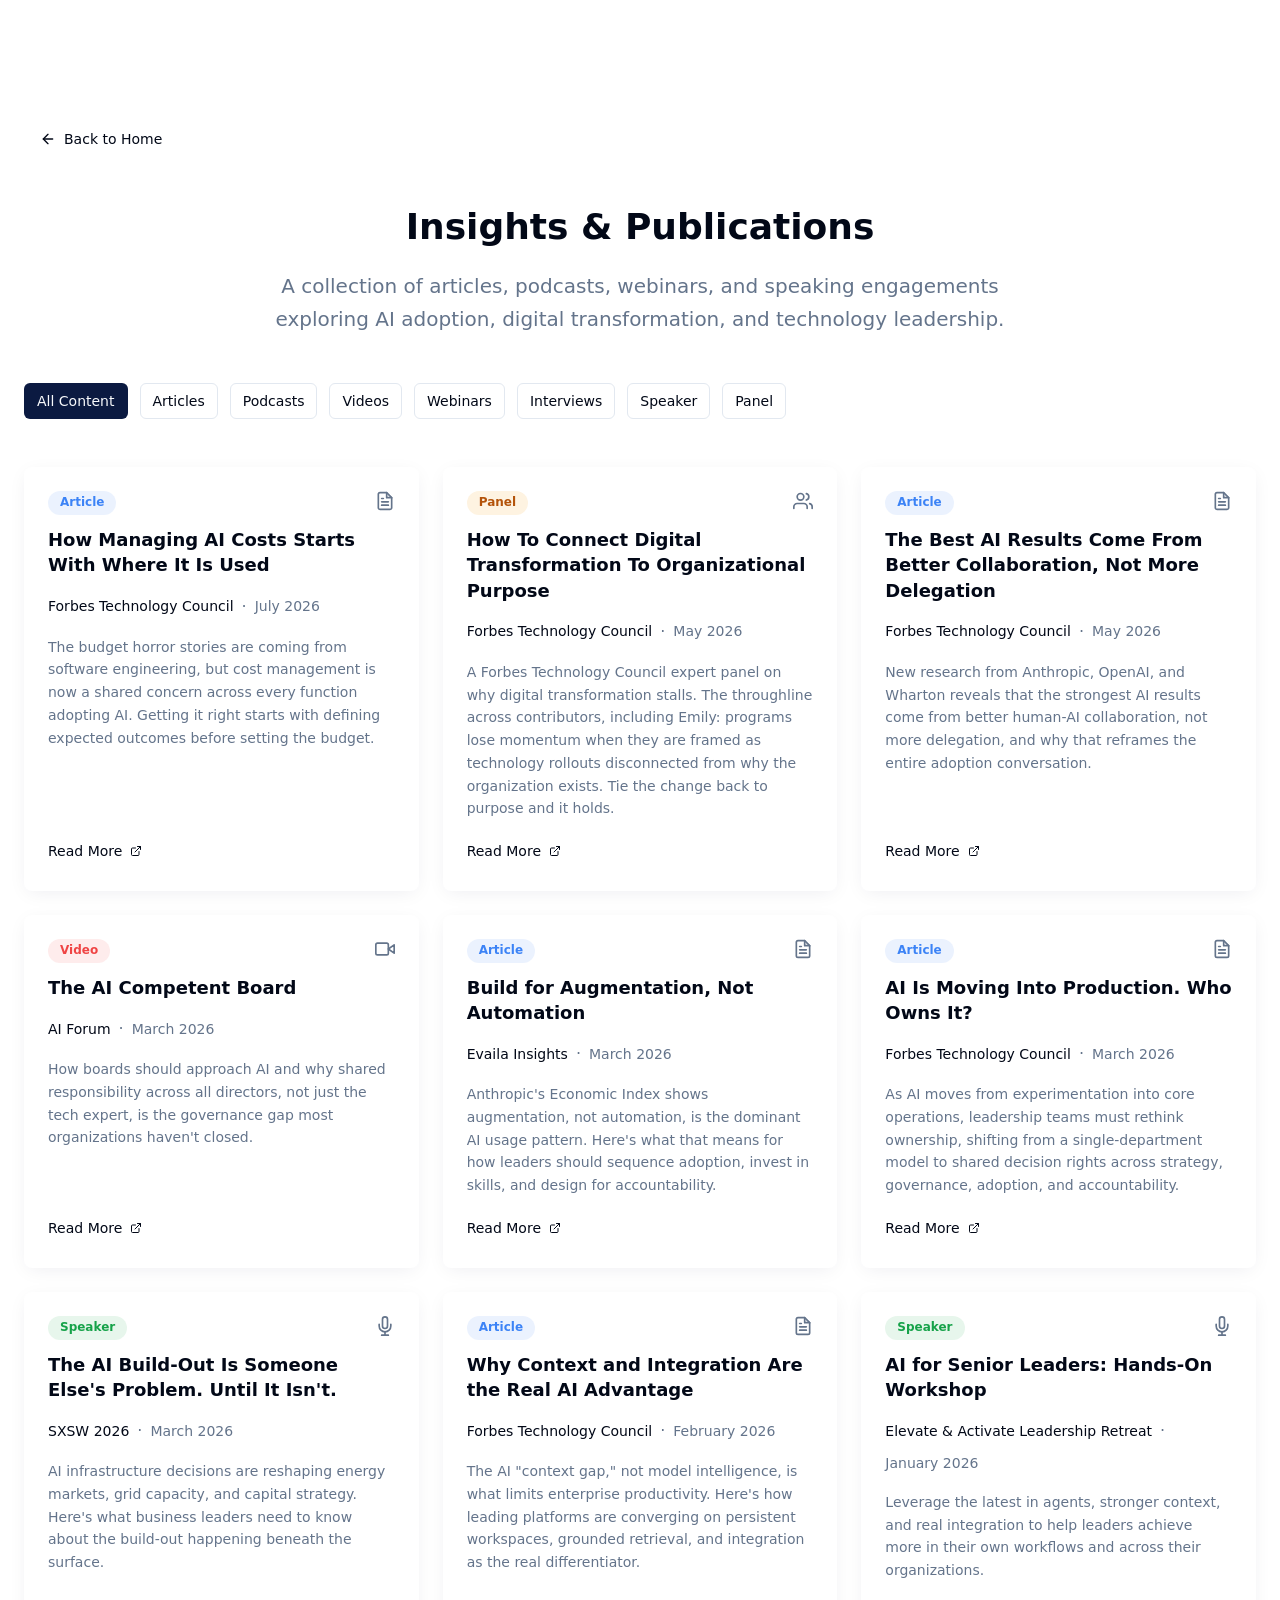
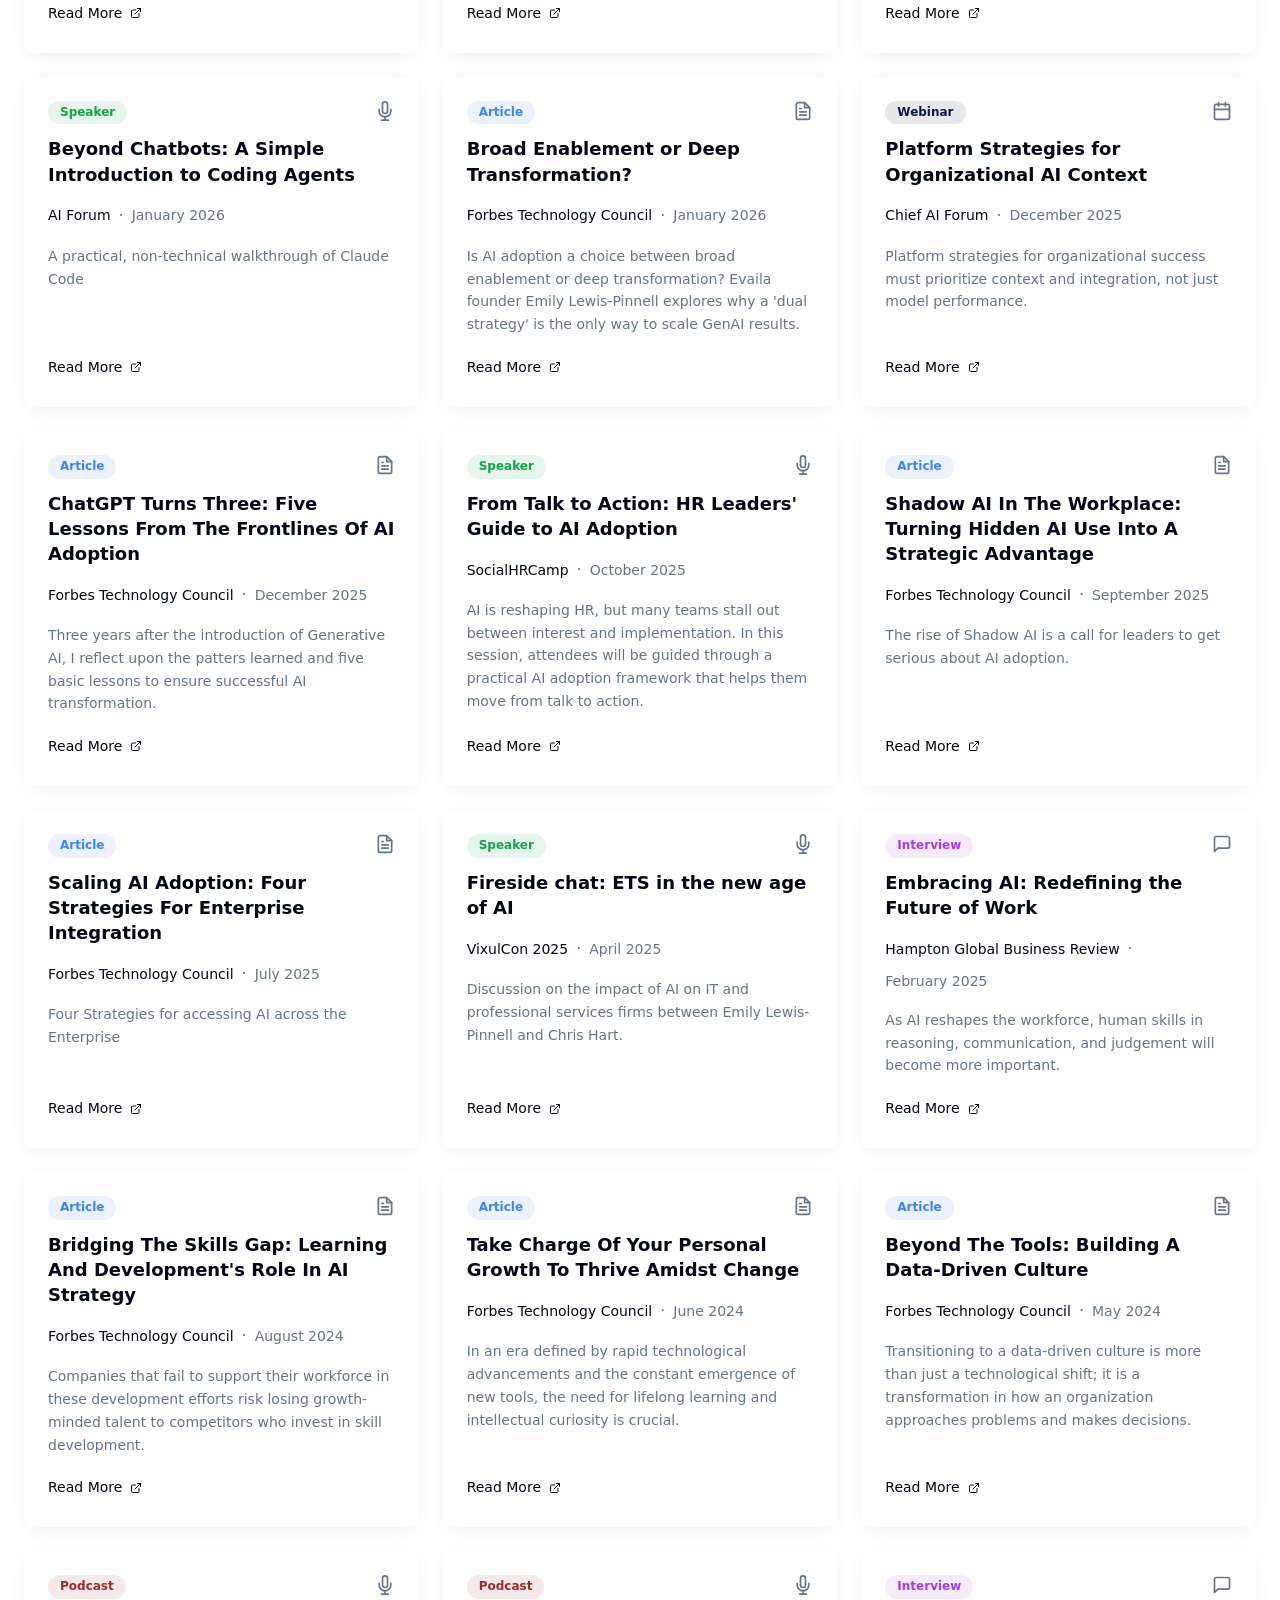
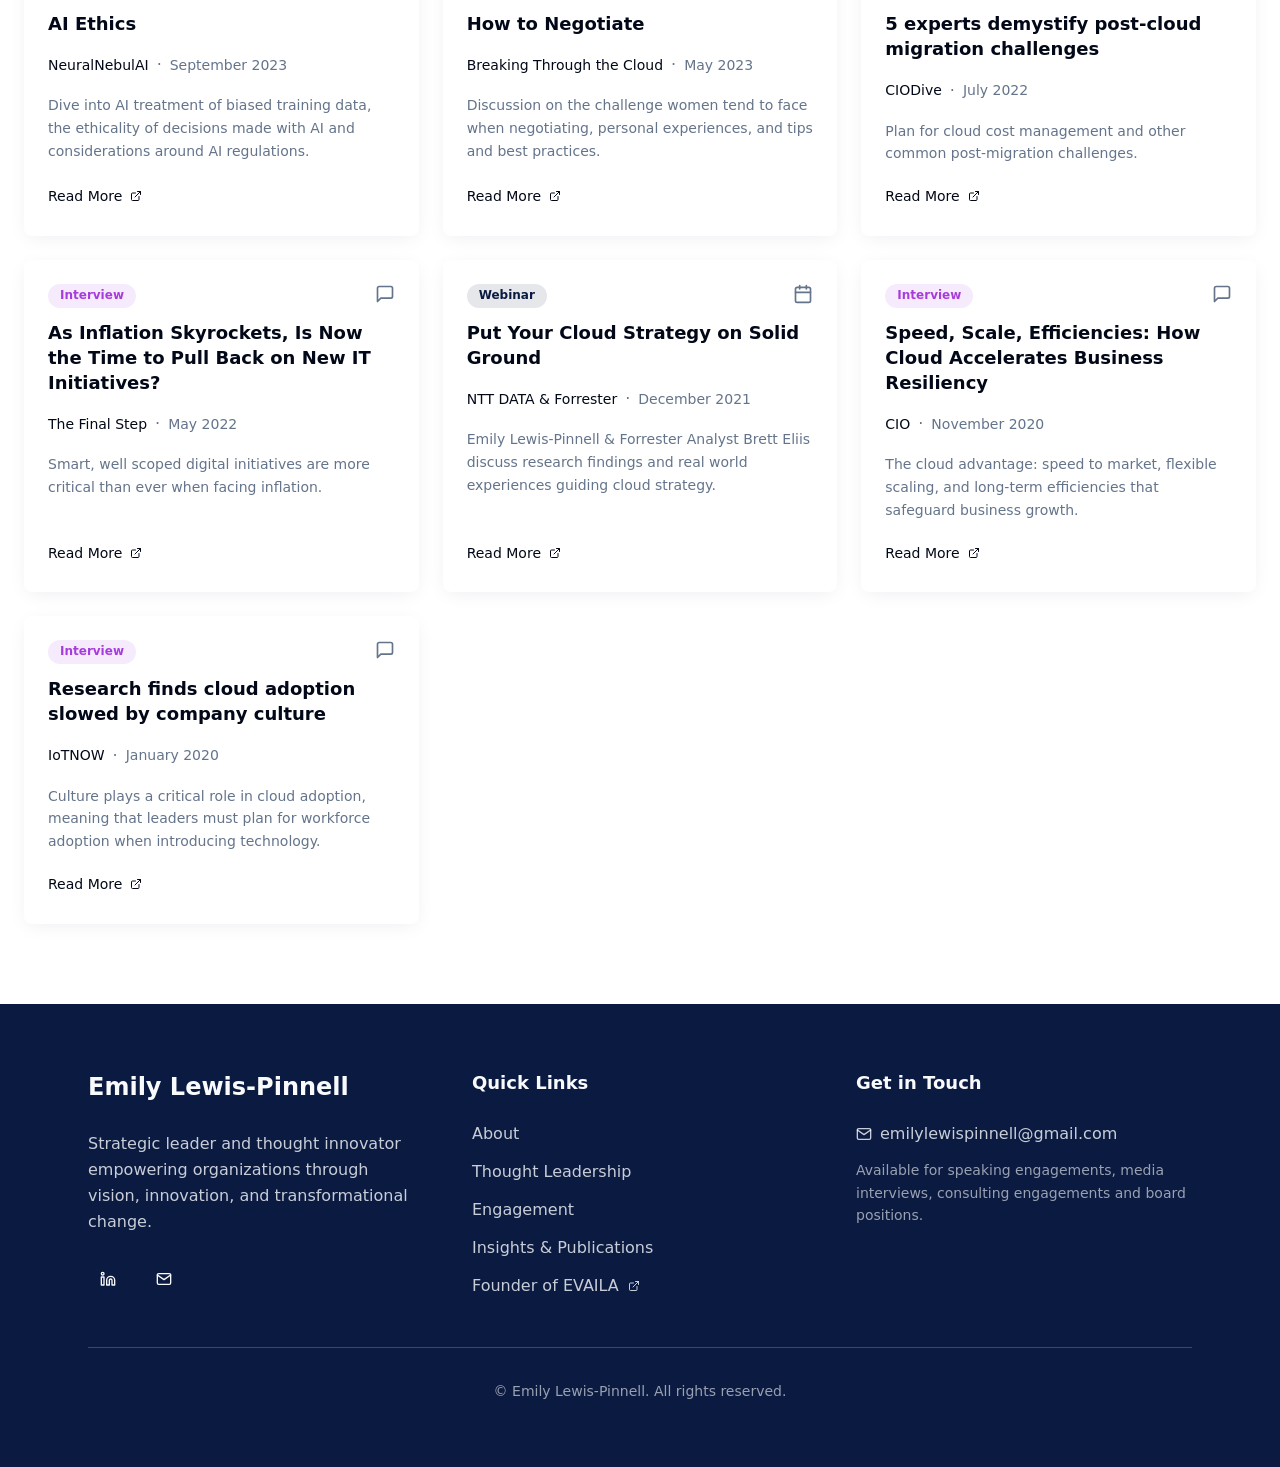
==== commit b3bc9608: "Add thought leadership: How Managing AI Costs Starts With Where It Is Used (Forbes) Co-Authored-By: " ====
--- a/insights.html
+++ b/insights.html
@@ -438,6 +438,29 @@
       <!-- All Cards -->
       <div class="card-grid">
 
+          <!-- Article: How Managing AI Costs Starts With Where It Is Used -->
+          <article class="tl-card" data-type="article">
+            <div class="tl-card-header">
+              <div class="tl-card-top-row">
+                <span class="badge badge-article">Article</span>
+                <span class="tl-card-type-icon"><svg viewBox="0 0 24 24"><path d="M14 2H6a2 2 0 0 0-2 2v16a2 2 0 0 0 2 2h12a2 2 0 0 0 2-2V8z"/><polyline points="14 2 14 8 20 8"/><line x1="16" y1="13" x2="8" y2="13"/><line x1="16" y1="17" x2="8" y2="17"/><polyline points="10 9 9 9 8 9"/></svg></span>
+              </div>
+              <h3 class="tl-card-title">How Managing AI Costs Starts With Where It Is Used</h3>
+            </div>
+            <div class="tl-card-content">
+              <div class="tl-card-meta">
+                <span class="tl-card-source">Forbes Technology Council</span>
+                <span class="tl-card-meta-dot">&middot;</span>
+                <span class="tl-card-date">July 2026</span>
+              </div>
+              <p class="tl-card-description">The budget horror stories are coming from software engineering, but cost management is now a shared concern across every function adopting AI. Getting it right starts with defining expected outcomes before setting the budget.</p>
+              <a href="https://www.forbes.com/councils/forbestechcouncil/2026/07/10/how-managing-ai-costs-starts-with-where-it-is-used/" class="tl-card-link" target="_blank" rel="noopener noreferrer">
+                Read More
+                <svg viewBox="0 0 24 24"><path d="M18 13v6a2 2 0 0 1-2 2H5a2 2 0 0 1-2-2V8a2 2 0 0 1 2-2h6"/><polyline points="15 3 21 3 21 9"/><line x1="10" y1="14" x2="21" y2="3"/></svg>
+              </a>
+            </div>
+          </article>
+
           <!-- Panel: How To Connect Digital Transformation To Organizational Purpose -->
           <article class="tl-card" data-type="panel">
             <div class="tl-card-header">
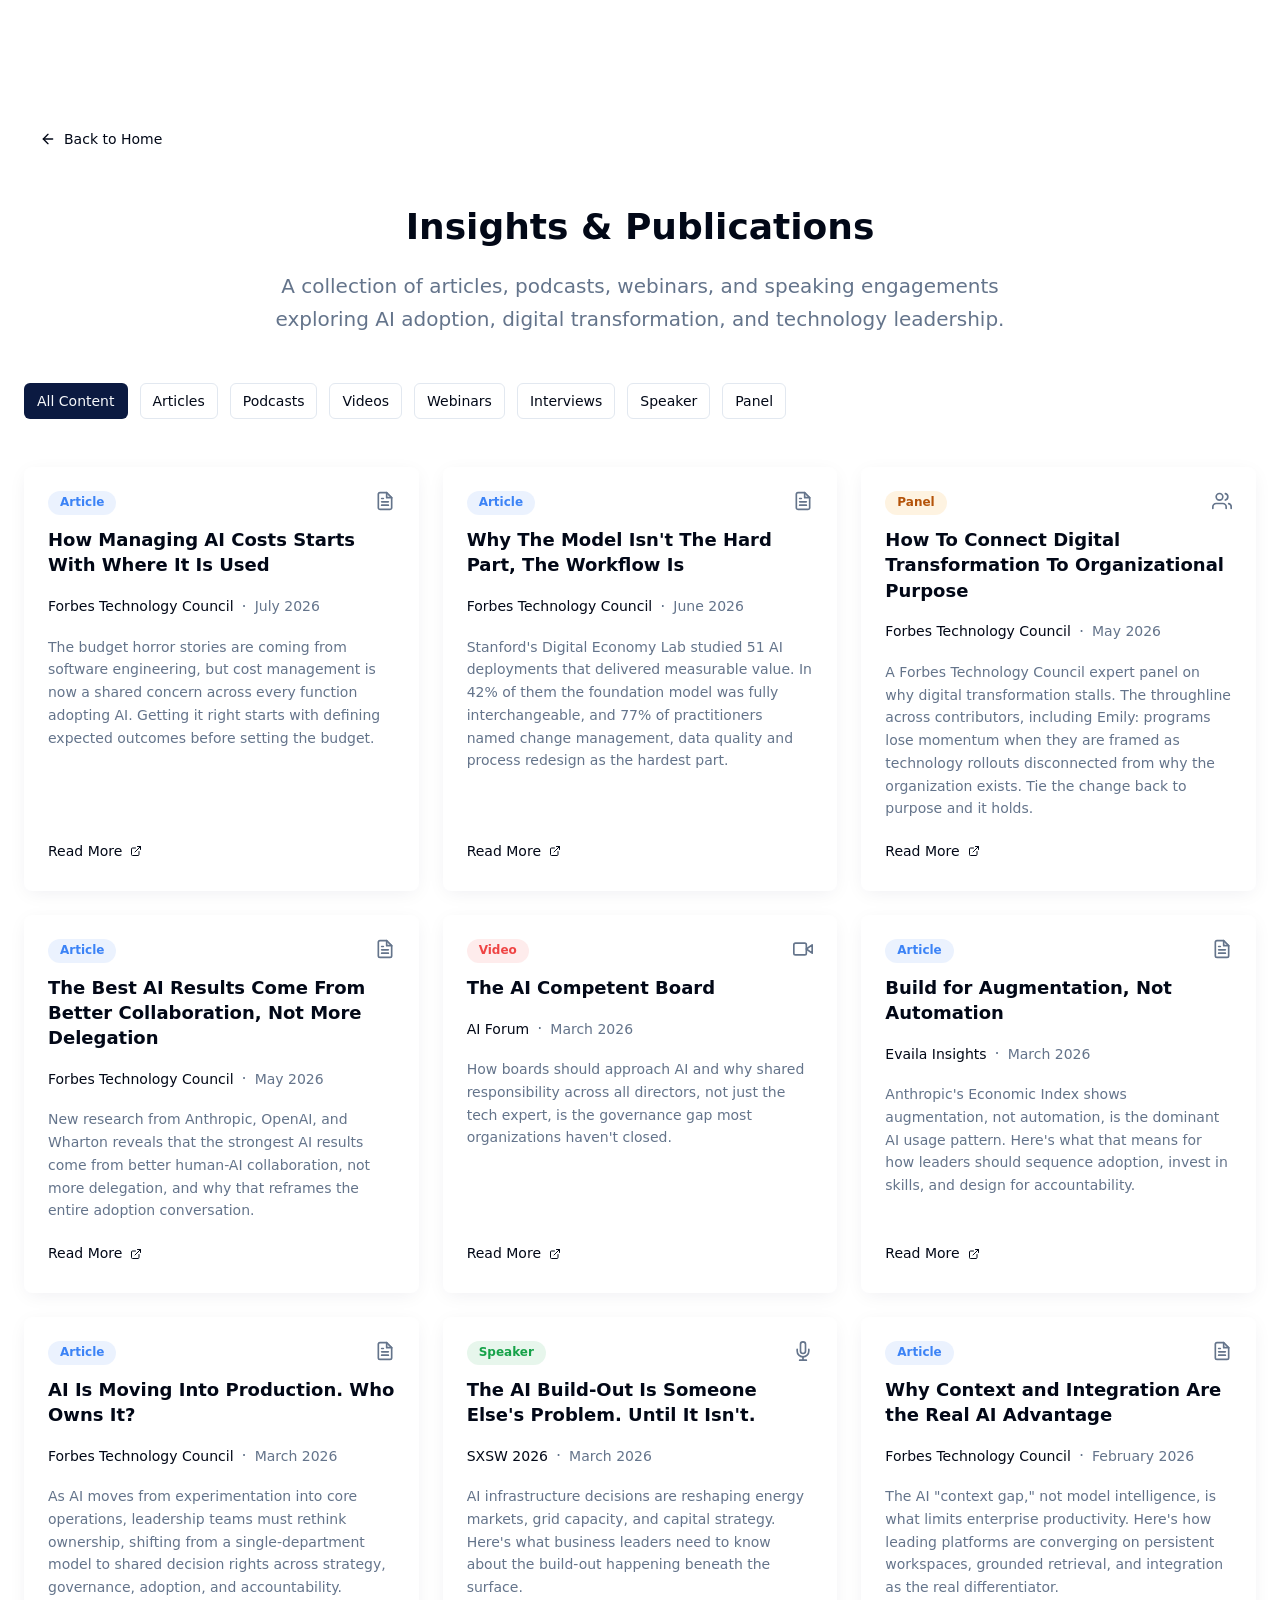
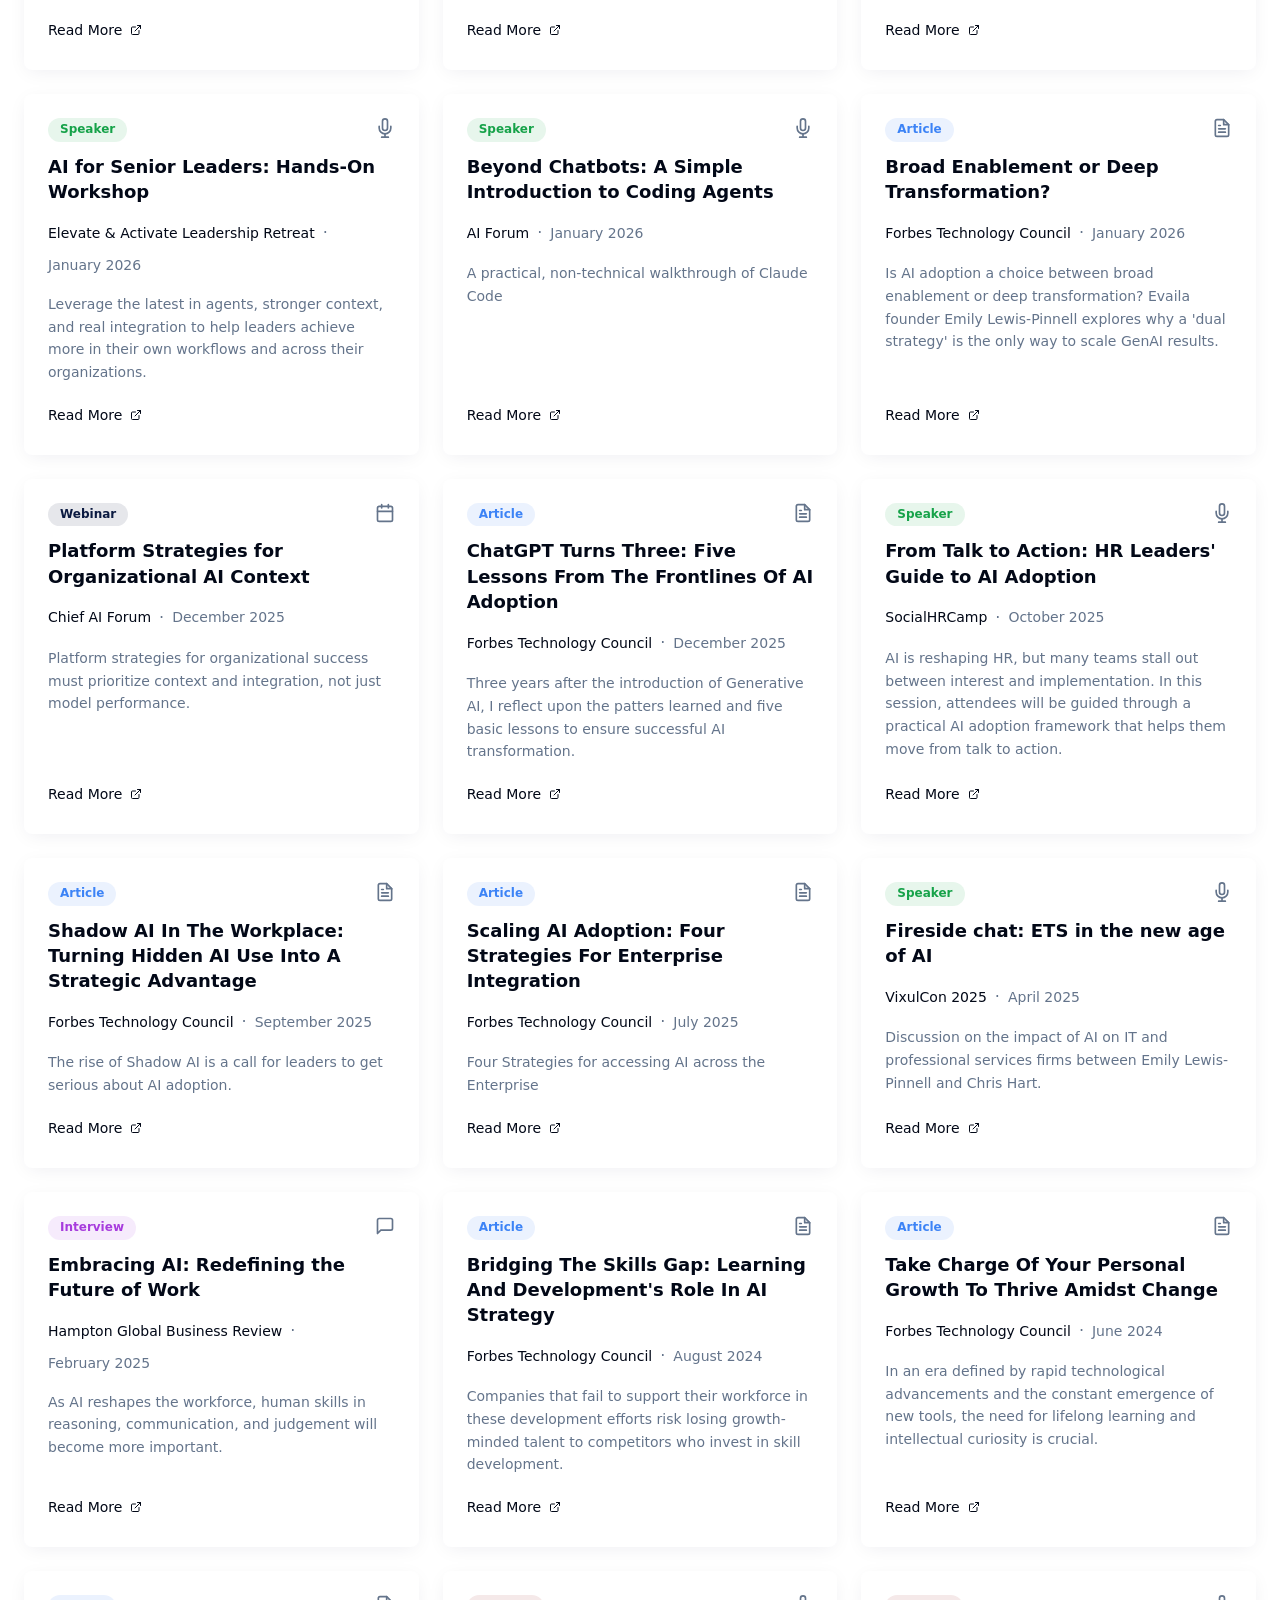
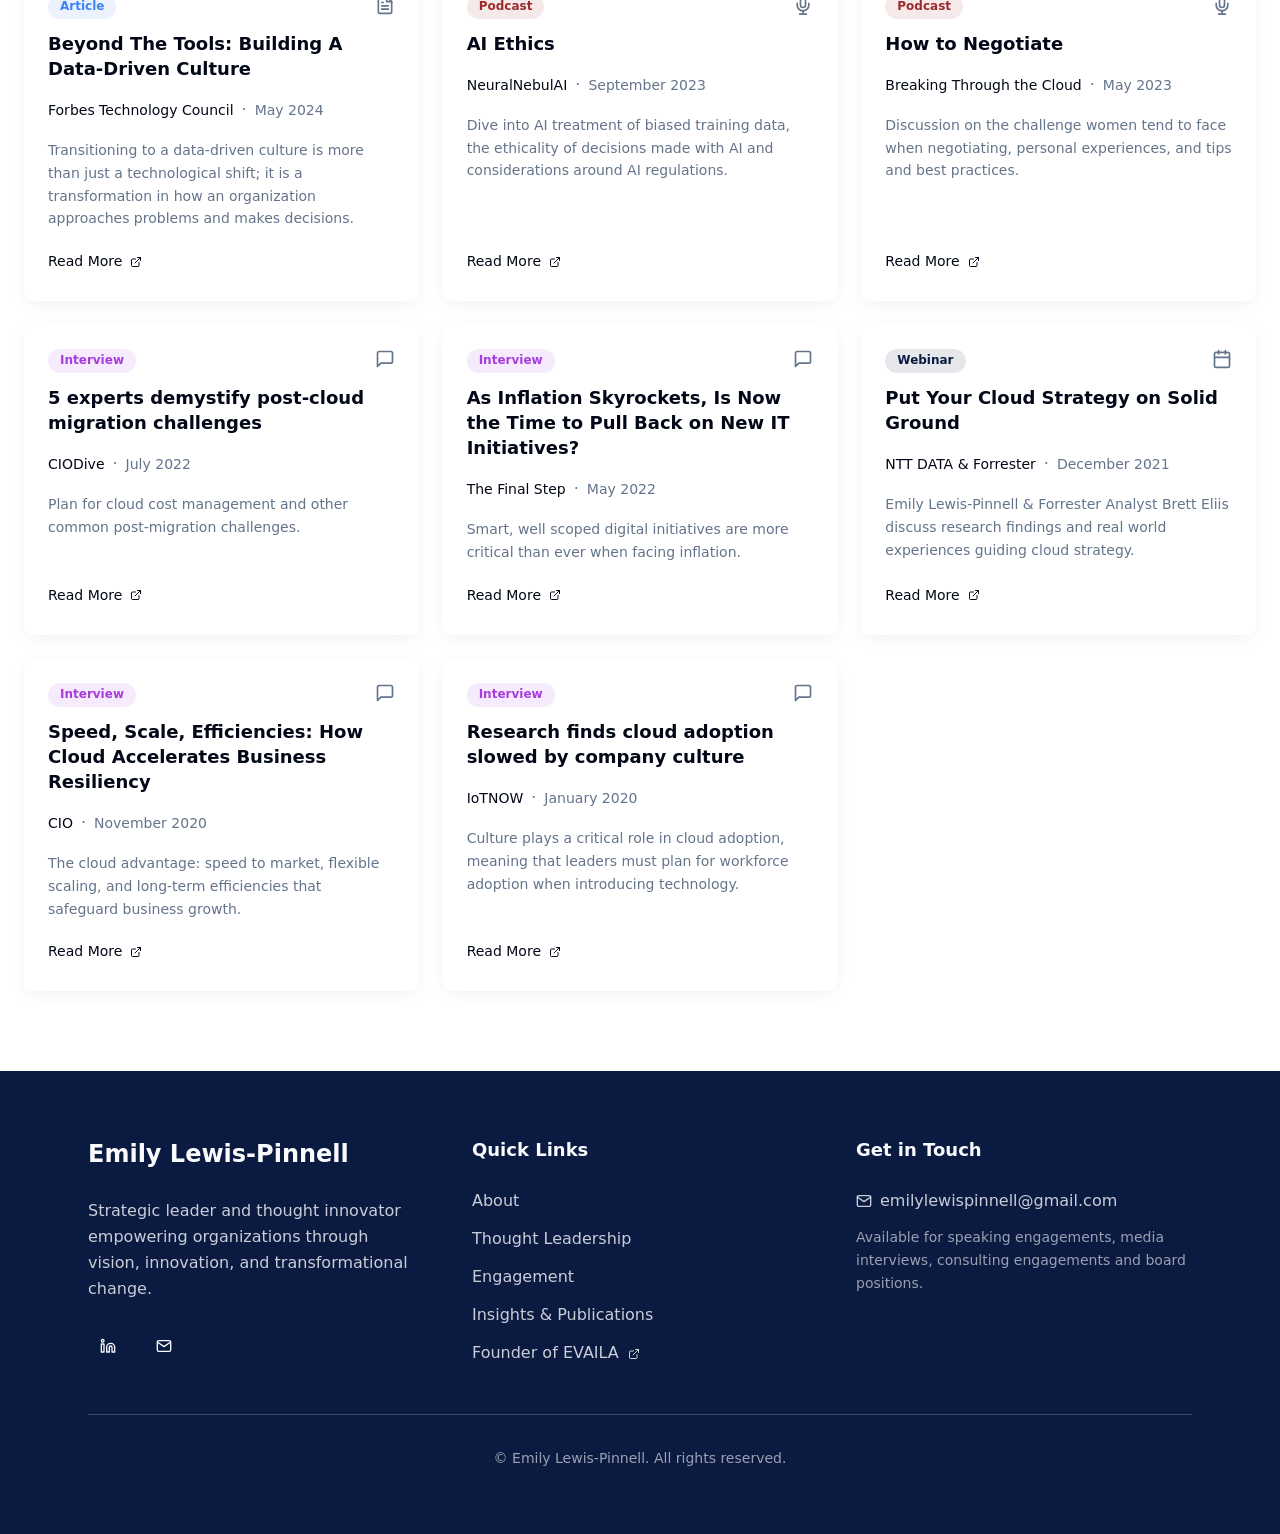
==== commit a221e74f: "Add thought leadership: Why The Model Isn't The Hard Part, The Workflow Is (Forbes) Co-Authored-By: " ====
--- a/insights.html
+++ b/insights.html
@@ -461,6 +461,29 @@
             </div>
           </article>
 
+          <!-- Article: Why The Model Isn't The Hard Part, The Workflow Is -->
+          <article class="tl-card" data-type="article">
+            <div class="tl-card-header">
+              <div class="tl-card-top-row">
+                <span class="badge badge-article">Article</span>
+                <span class="tl-card-type-icon"><svg viewBox="0 0 24 24"><path d="M14 2H6a2 2 0 0 0-2 2v16a2 2 0 0 0 2 2h12a2 2 0 0 0 2-2V8z"/><polyline points="14 2 14 8 20 8"/><line x1="16" y1="13" x2="8" y2="13"/><line x1="16" y1="17" x2="8" y2="17"/><polyline points="10 9 9 9 8 9"/></svg></span>
+              </div>
+              <h3 class="tl-card-title">Why The Model Isn't The Hard Part, The Workflow Is</h3>
+            </div>
+            <div class="tl-card-content">
+              <div class="tl-card-meta">
+                <span class="tl-card-source">Forbes Technology Council</span>
+                <span class="tl-card-meta-dot">&middot;</span>
+                <span class="tl-card-date">June 2026</span>
+              </div>
+              <p class="tl-card-description">Stanford's Digital Economy Lab studied 51 AI deployments that delivered measurable value. In 42% of them the foundation model was fully interchangeable, and 77% of practitioners named change management, data quality and process redesign as the hardest part.</p>
+              <a href="https://www.forbes.com/councils/forbestechcouncil/2026/06/12/why-the-model-isnt-the-hard-part-the-workflow-is/" class="tl-card-link" target="_blank" rel="noopener noreferrer">
+                Read More
+                <svg viewBox="0 0 24 24"><path d="M18 13v6a2 2 0 0 1-2 2H5a2 2 0 0 1-2-2V8a2 2 0 0 1 2-2h6"/><polyline points="15 3 21 3 21 9"/><line x1="10" y1="14" x2="21" y2="3"/></svg>
+              </a>
+            </div>
+          </article>
+
           <!-- Panel: How To Connect Digital Transformation To Organizational Purpose -->
           <article class="tl-card" data-type="panel">
             <div class="tl-card-header">
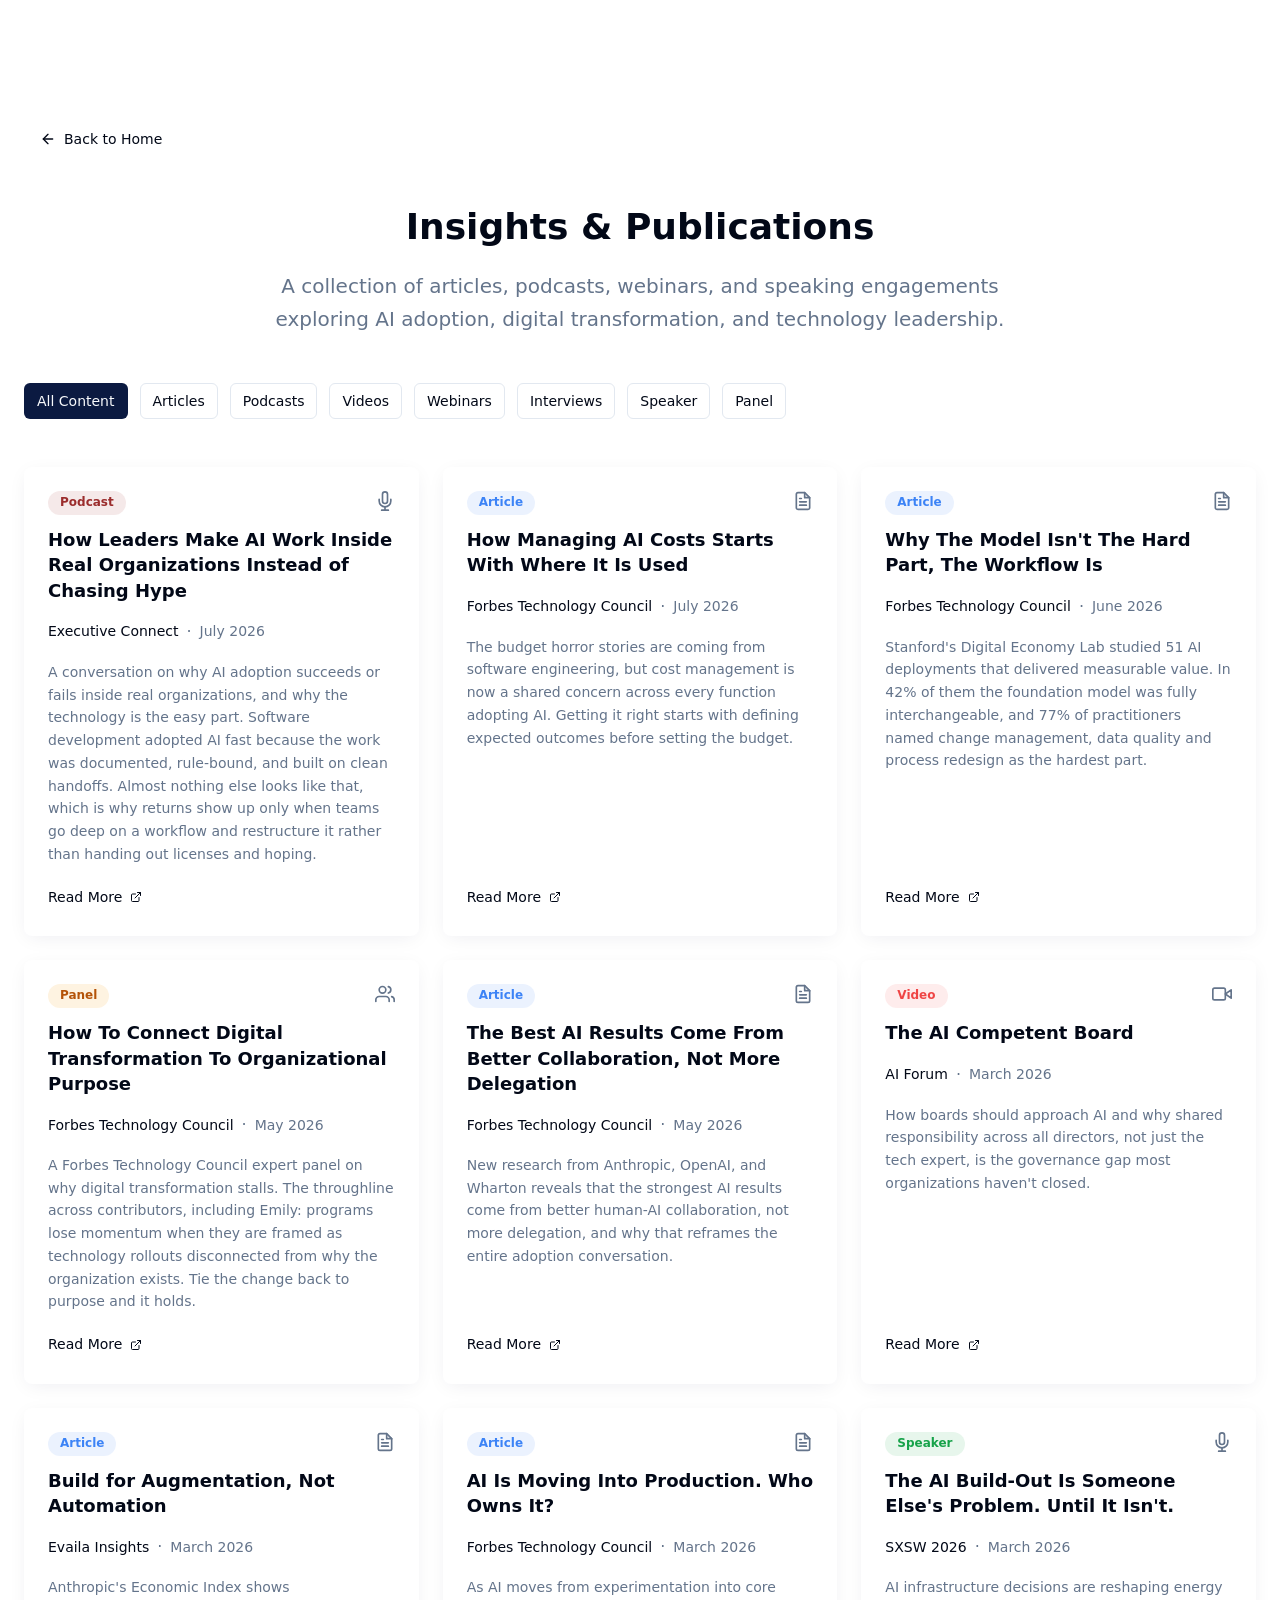
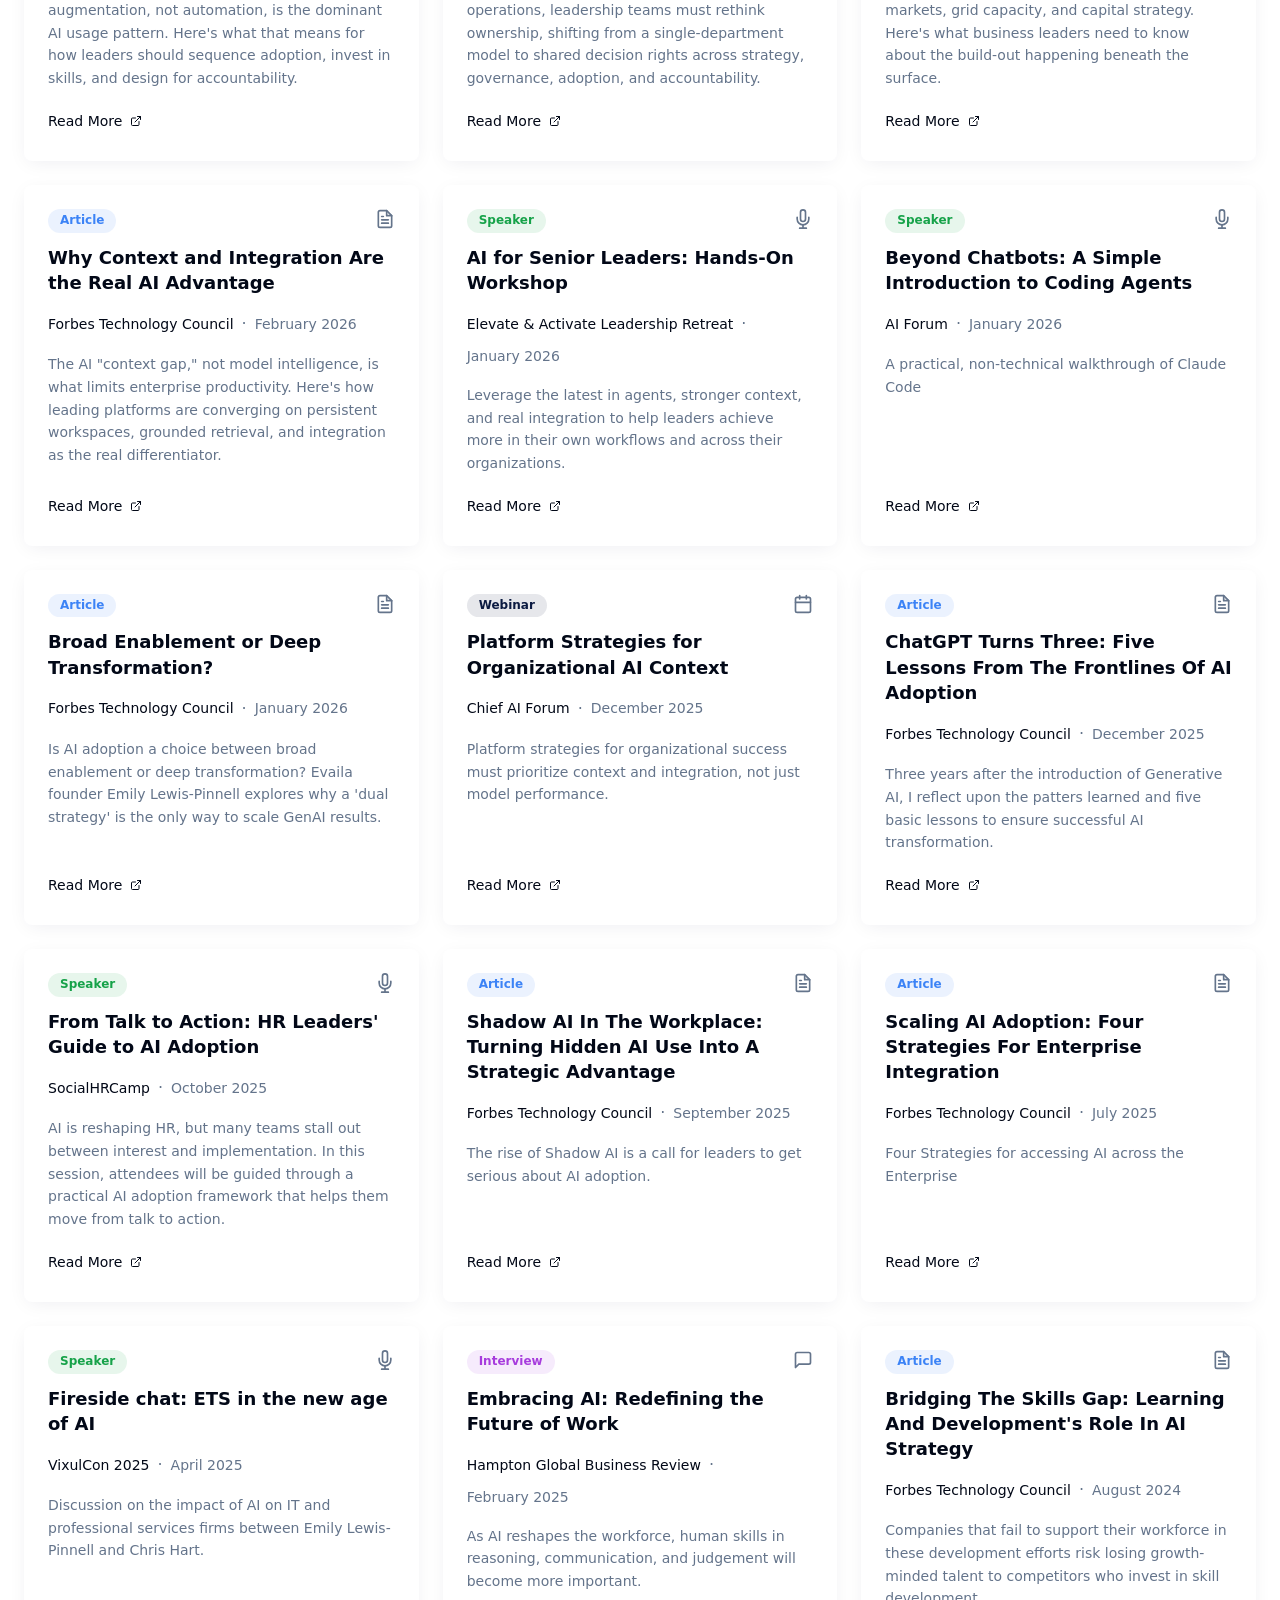
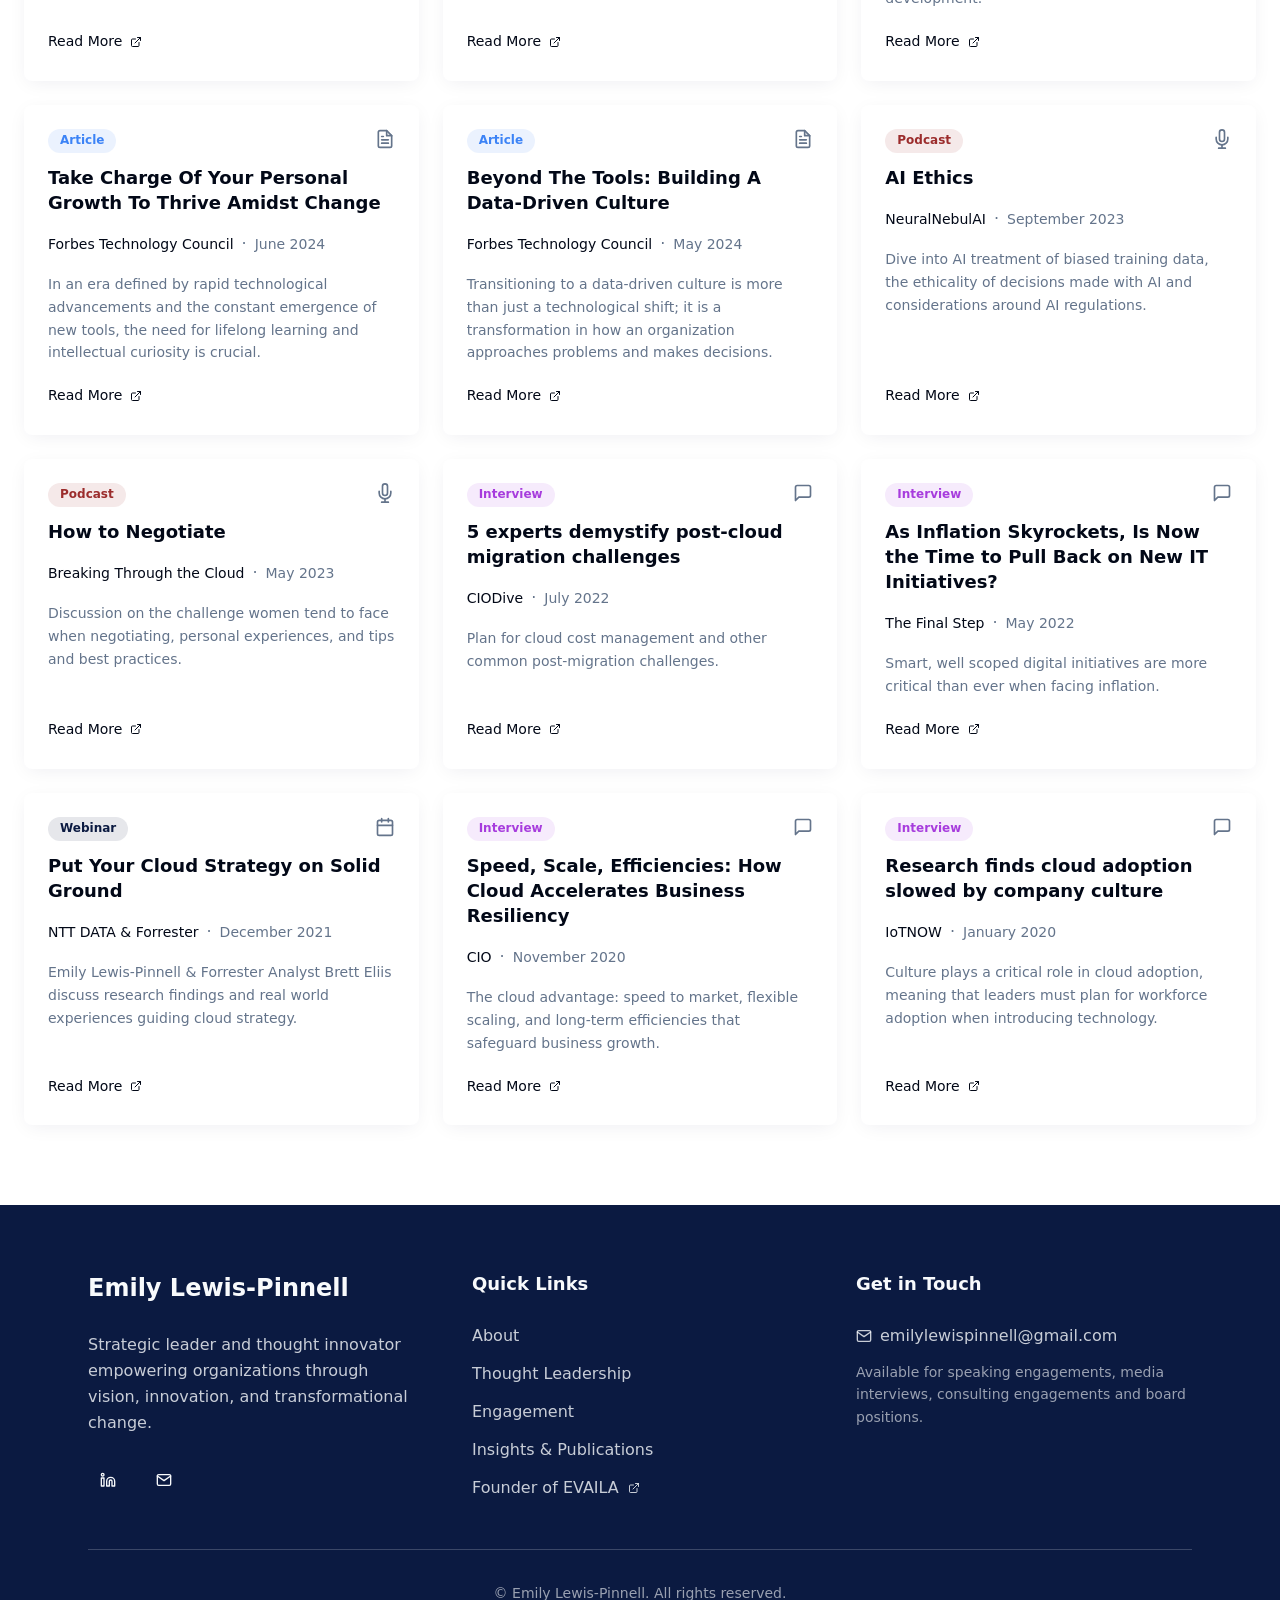
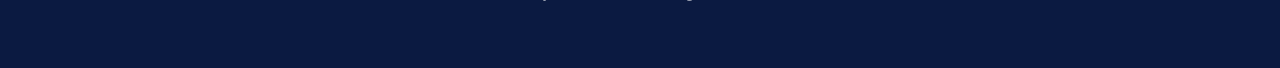
==== commit 734a0f74: "Add thought leadership: How Leaders Make AI Work Inside Real Organizations Instead of Chasing Hype (" ====
--- a/insights.html
+++ b/insights.html
@@ -438,6 +438,29 @@
       <!-- All Cards -->
       <div class="card-grid">
 
+          <!-- Podcast: How Leaders Make AI Work Inside Real Organizations Instead of Chasing Hype -->
+          <article class="tl-card" data-type="podcast">
+            <div class="tl-card-header">
+              <div class="tl-card-top-row">
+                <span class="badge badge-podcast">Podcast</span>
+                <span class="tl-card-type-icon"><svg viewBox="0 0 24 24"><path d="M12 1a3 3 0 0 0-3 3v8a3 3 0 0 0 6 0V4a3 3 0 0 0-3-3z"/><path d="M19 10v2a7 7 0 0 1-14 0v-2"/><line x1="12" y1="19" x2="12" y2="23"/><line x1="8" y1="23" x2="16" y2="23"/></svg></span>
+              </div>
+              <h3 class="tl-card-title">How Leaders Make AI Work Inside Real Organizations Instead of Chasing Hype</h3>
+            </div>
+            <div class="tl-card-content">
+              <div class="tl-card-meta">
+                <span class="tl-card-source">Executive Connect</span>
+                <span class="tl-card-meta-dot">&middot;</span>
+                <span class="tl-card-date">July 2026</span>
+              </div>
+              <p class="tl-card-description">A conversation on why AI adoption succeeds or fails inside real organizations, and why the technology is the easy part. Software development adopted AI fast because the work was documented, rule-bound, and built on clean handoffs. Almost nothing else looks like that, which is why returns show up only when teams go deep on a workflow and restructure it rather than handing out licenses and hoping.</p>
+              <a href="https://www.youtube.com/watch?v=dcWFPYQ15_s" class="tl-card-link" target="_blank" rel="noopener noreferrer">
+                Read More
+                <svg viewBox="0 0 24 24"><path d="M18 13v6a2 2 0 0 1-2 2H5a2 2 0 0 1-2-2V8a2 2 0 0 1 2-2h6"/><polyline points="15 3 21 3 21 9"/><line x1="10" y1="14" x2="21" y2="3"/></svg>
+              </a>
+            </div>
+          </article>
+
           <!-- Article: How Managing AI Costs Starts With Where It Is Used -->
           <article class="tl-card" data-type="article">
             <div class="tl-card-header">
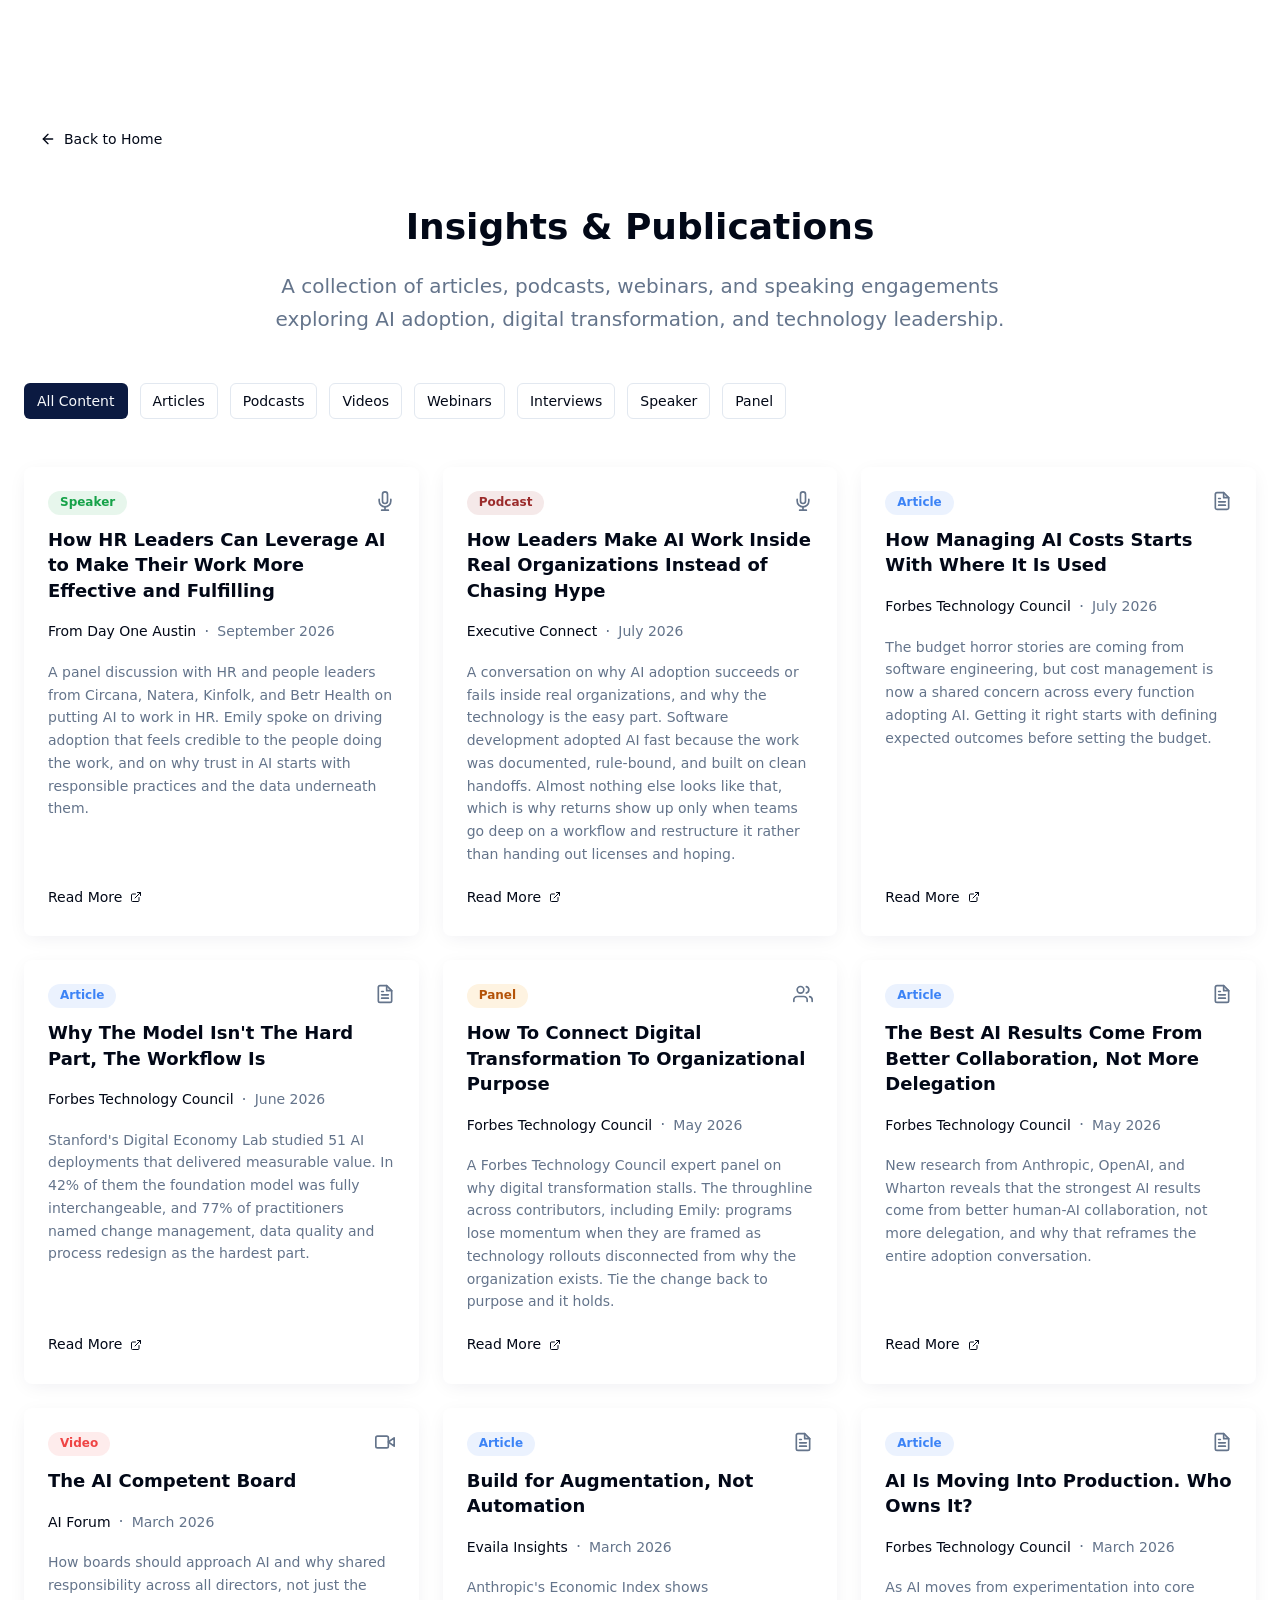
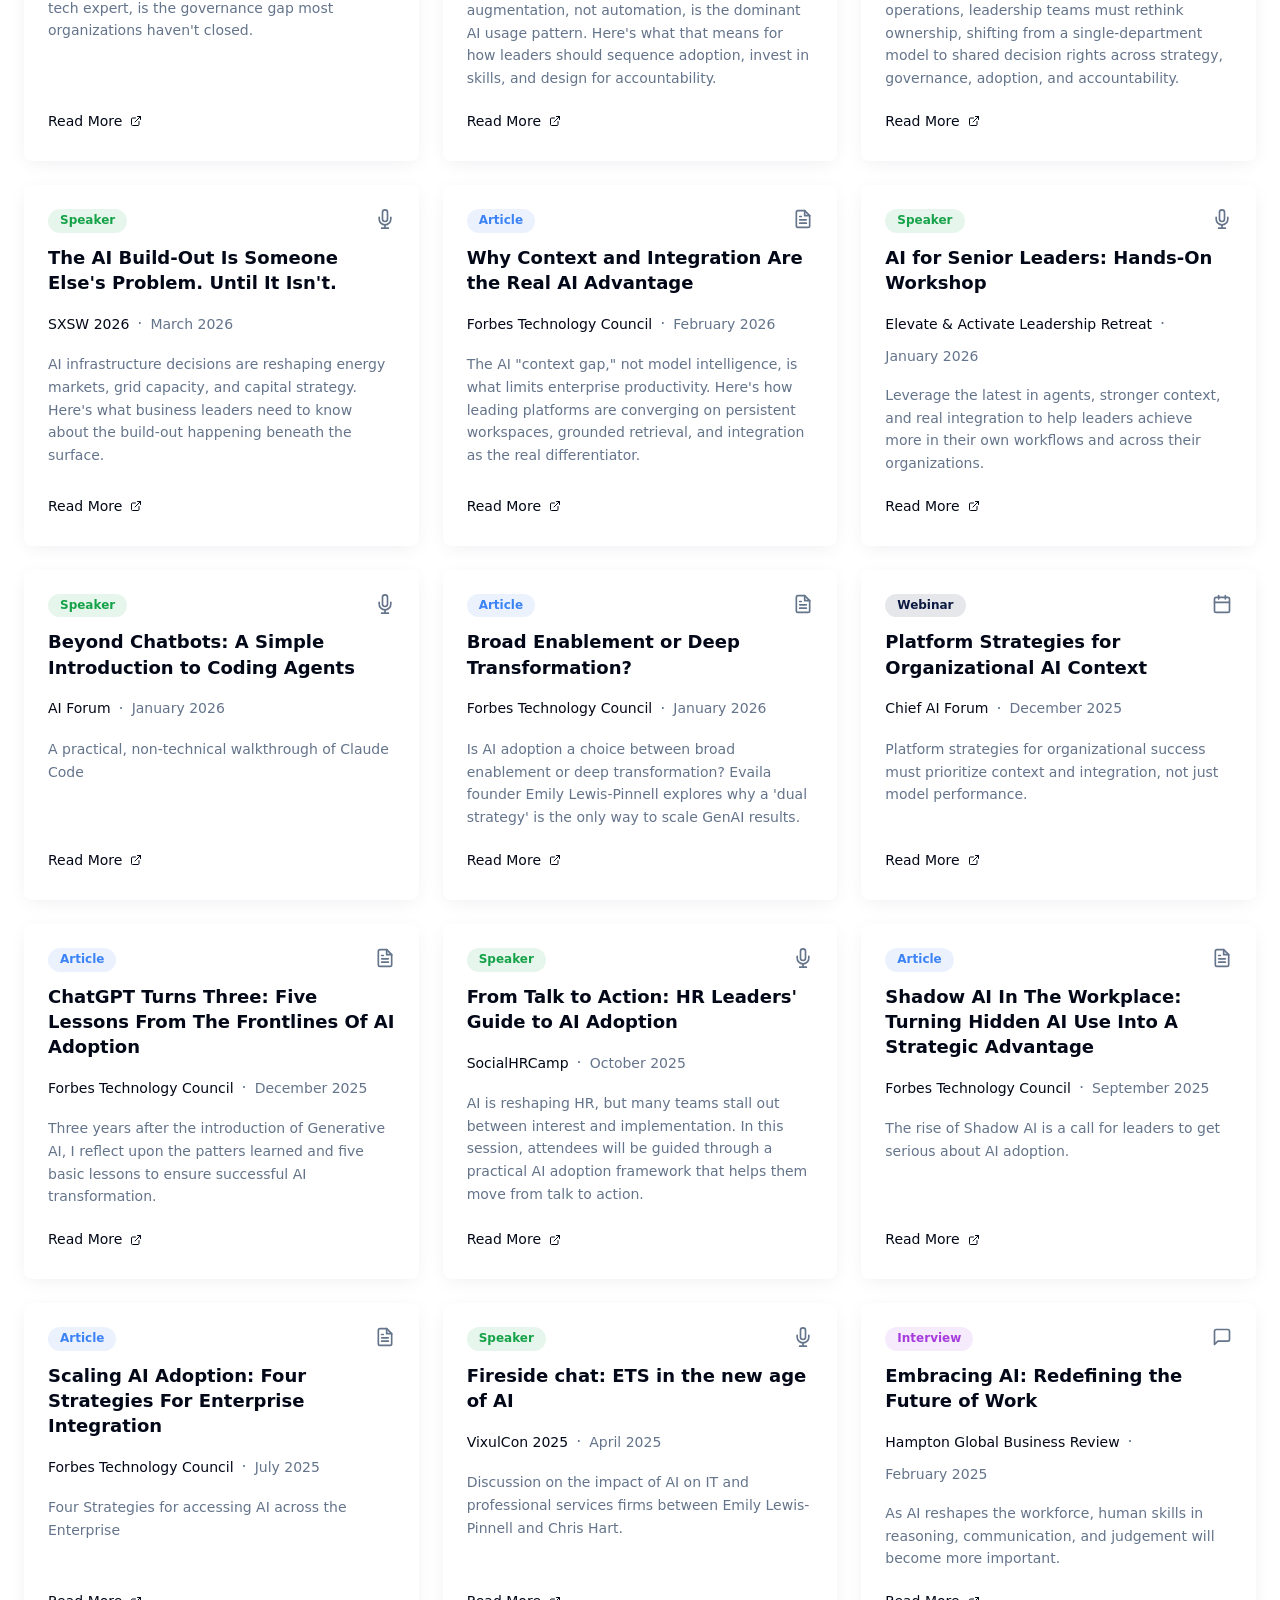
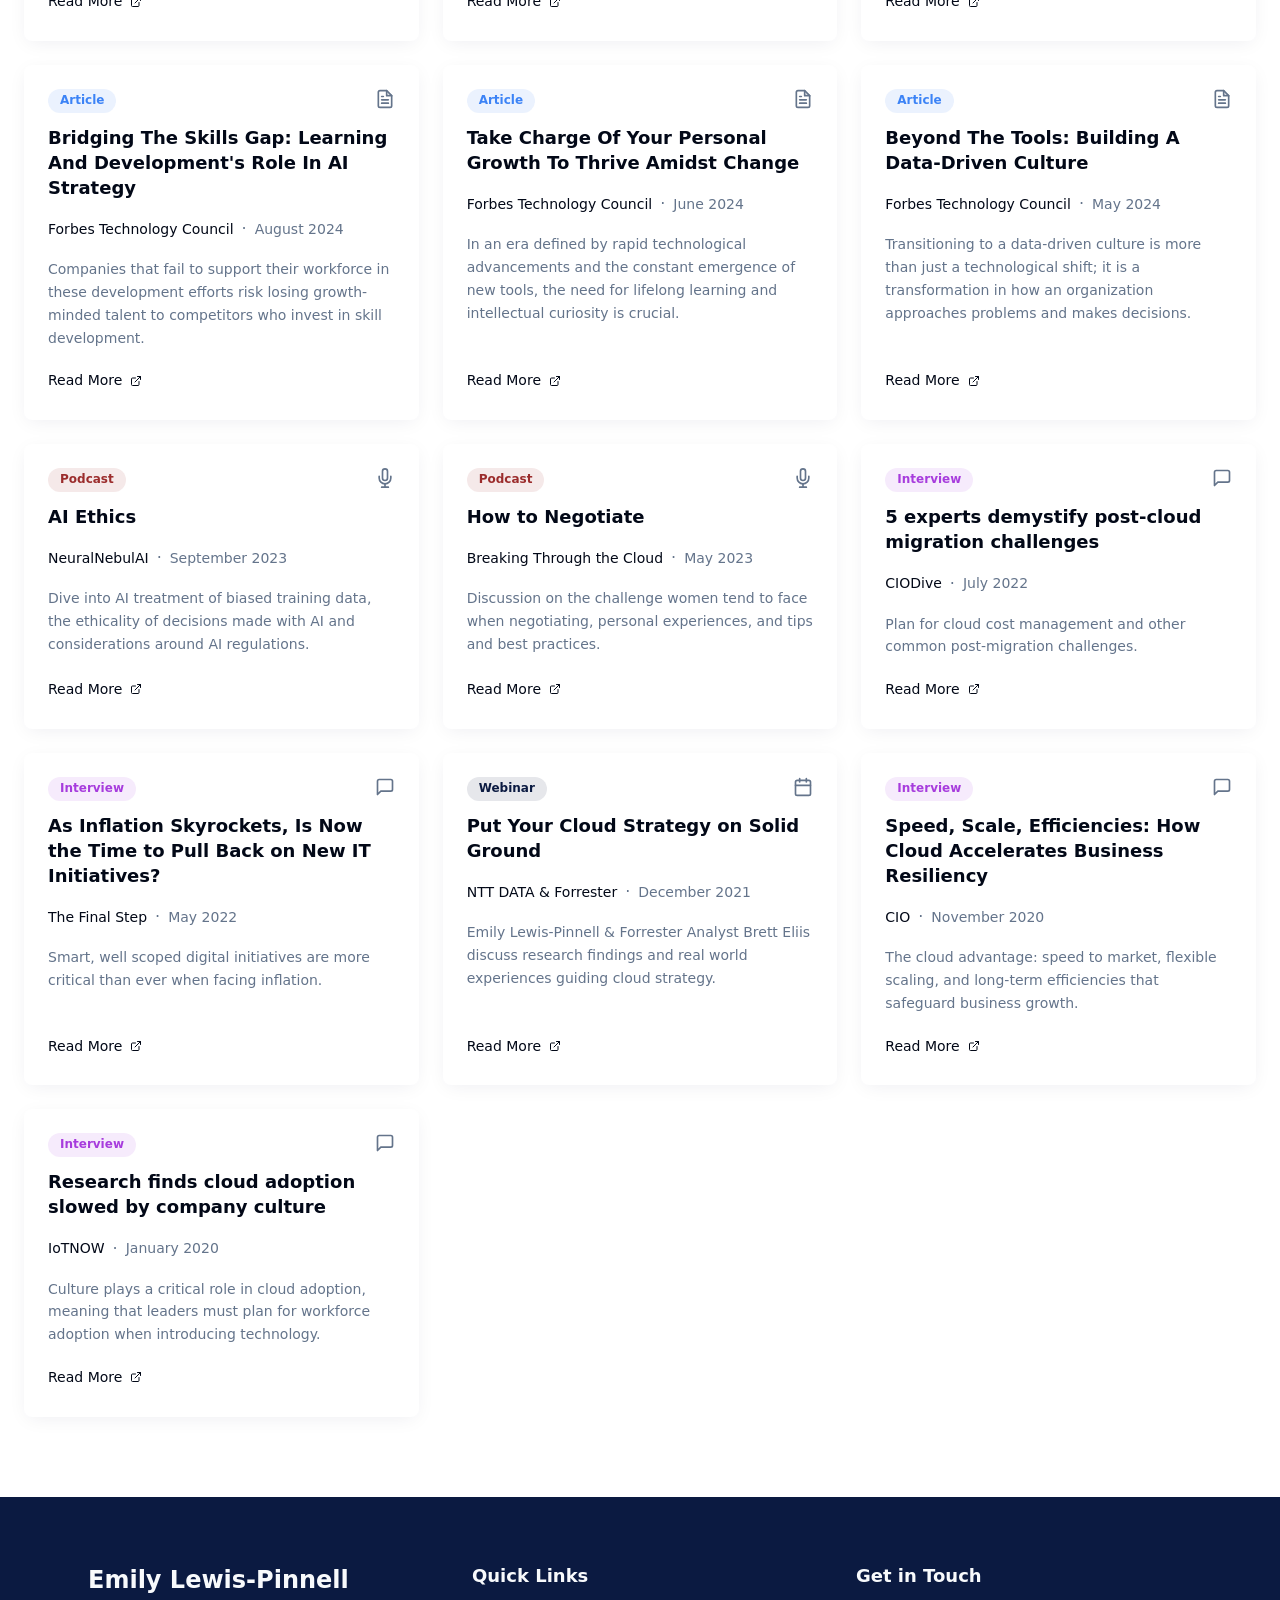
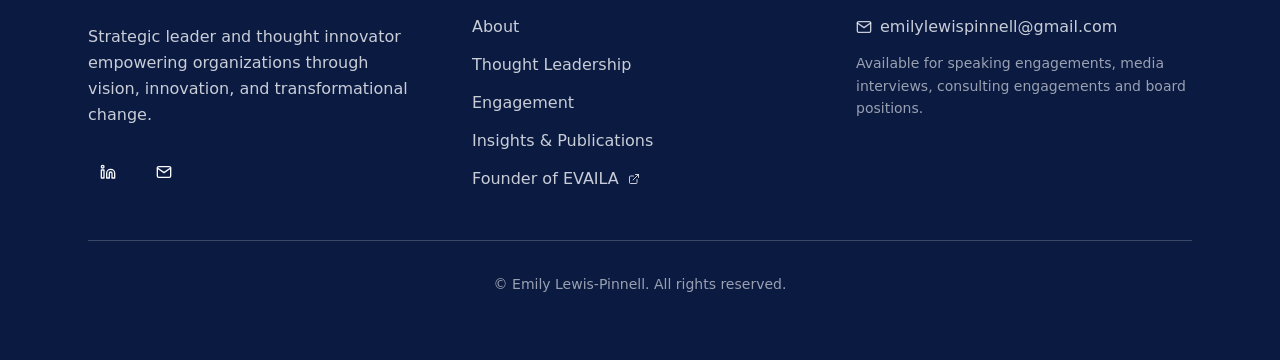
==== commit 018ed52b: "Add thought leadership: How HR Leaders Can Leverage AI to Make Their Work More Effective and Fulfill" ====
--- a/insights.html
+++ b/insights.html
@@ -438,6 +438,29 @@
       <!-- All Cards -->
       <div class="card-grid">
 
+          <!-- Speaker: How HR Leaders Can Leverage AI to Make Their Work More Effective and Fulfilling -->
+          <article class="tl-card" data-type="speaker">
+            <div class="tl-card-header">
+              <div class="tl-card-top-row">
+                <span class="badge badge-speaker">Speaker</span>
+                <span class="tl-card-type-icon"><svg viewBox="0 0 24 24"><path d="M12 1a3 3 0 0 0-3 3v8a3 3 0 0 0 6 0V4a3 3 0 0 0-3-3z"/><path d="M19 10v2a7 7 0 0 1-14 0v-2"/><line x1="12" y1="19" x2="12" y2="23"/><line x1="8" y1="23" x2="16" y2="23"/></svg></span>
+              </div>
+              <h3 class="tl-card-title">How HR Leaders Can Leverage AI to Make Their Work More Effective and Fulfilling</h3>
+            </div>
+            <div class="tl-card-content">
+              <div class="tl-card-meta">
+                <span class="tl-card-source">From Day One Austin</span>
+                <span class="tl-card-meta-dot">&middot;</span>
+                <span class="tl-card-date">September 2026</span>
+              </div>
+              <p class="tl-card-description">A panel discussion with HR and people leaders from Circana, Natera, Kinfolk, and Betr Health on putting AI to work in HR. Emily spoke on driving adoption that feels credible to the people doing the work, and on why trust in AI starts with responsible practices and the data underneath them.</p>
+              <a href="https://www.fromdayone.com/conferences/2026/2026_p_austin" class="tl-card-link" target="_blank" rel="noopener noreferrer">
+                Read More
+                <svg viewBox="0 0 24 24"><path d="M18 13v6a2 2 0 0 1-2 2H5a2 2 0 0 1-2-2V8a2 2 0 0 1 2-2h6"/><polyline points="15 3 21 3 21 9"/><line x1="10" y1="14" x2="21" y2="3"/></svg>
+              </a>
+            </div>
+          </article>
+
           <!-- Podcast: How Leaders Make AI Work Inside Real Organizations Instead of Chasing Hype -->
           <article class="tl-card" data-type="podcast">
             <div class="tl-card-header">
